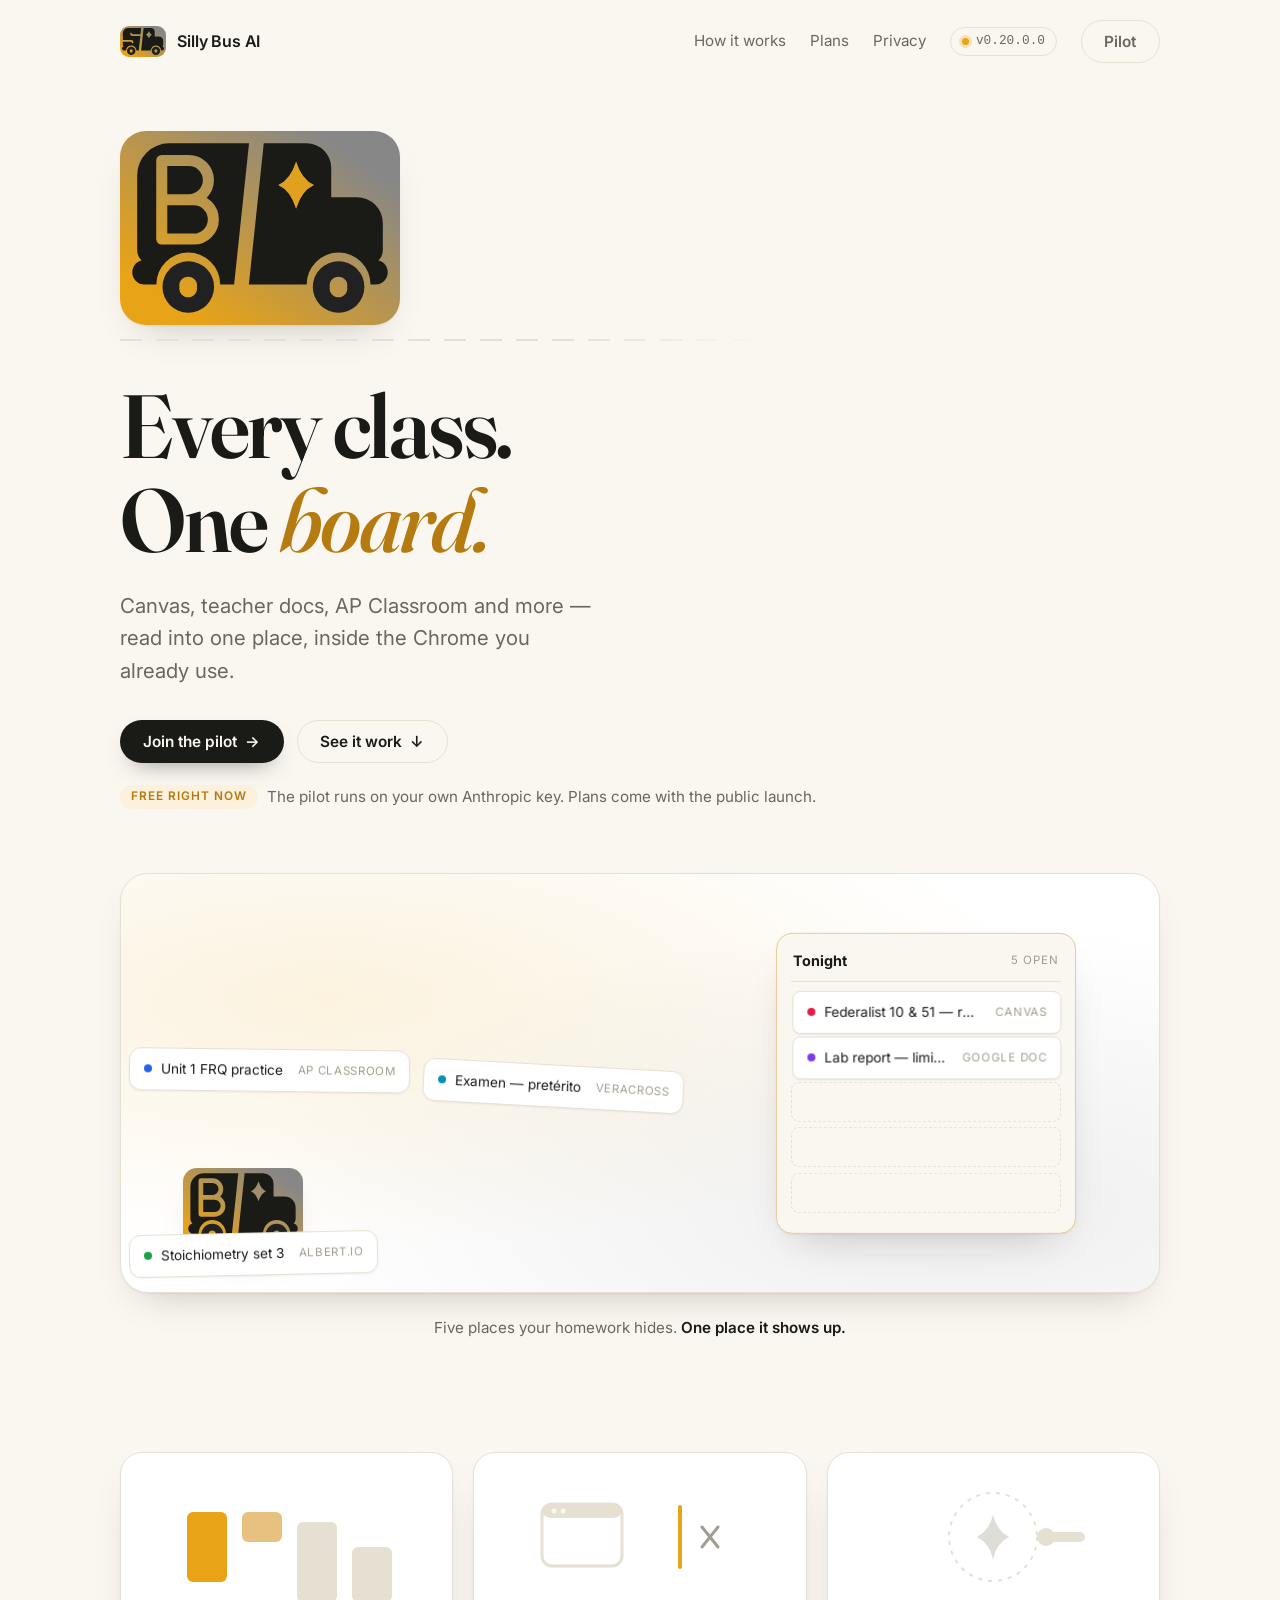
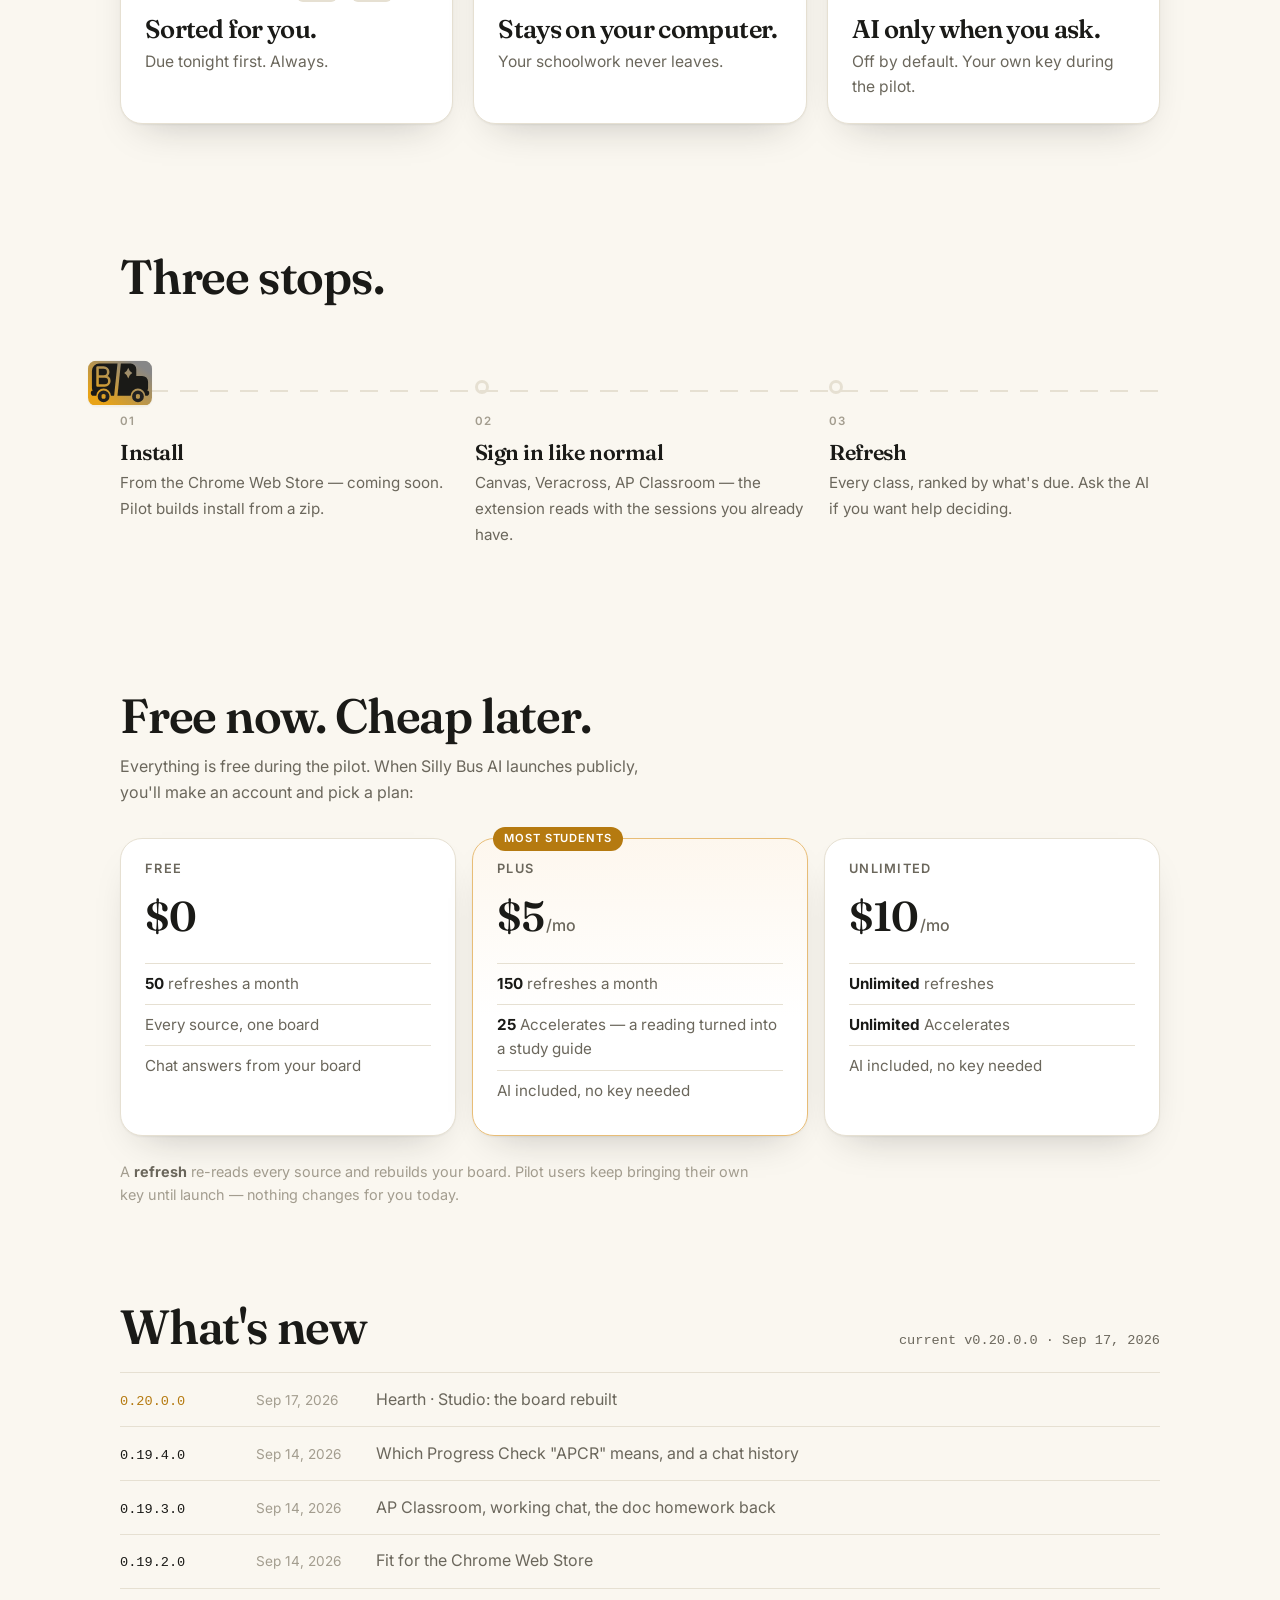
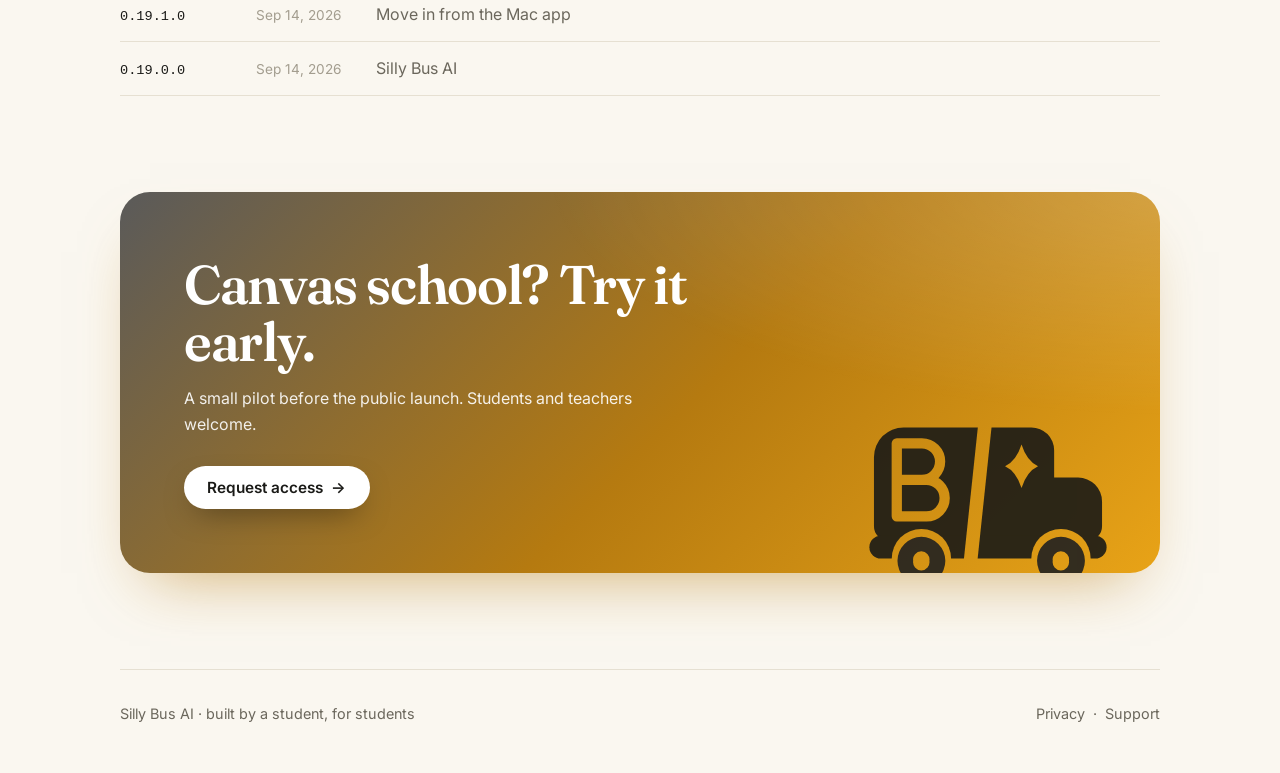
==== index.html @ c0c5c616 "Say it's free now, show the plans coming at launch, add a version tracker Students see "Free right n" ====
<!doctype html>
<html lang="en">
<head>
<meta charset="utf-8">
<meta name="viewport" content="width=device-width, initial-scale=1">
<title>Silly Bus AI — every class, one board</title>
<meta name="description" content="Silly Bus AI reads Canvas, teacher docs, AP Classroom and more into one prioritized board, inside your Chrome. Nothing is uploaded.">
<meta property="og:title" content="Silly Bus AI — every class, one board">
<meta property="og:description" content="Every assignment from every source, in one place, on your own computer.">
<meta property="og:image" content="https://elmagoct.github.io/sillybusai-site/assets/img/og-1200x630.png">
<meta name="twitter:card" content="summary_large_image">
<link rel="icon" href="assets/favicon.ico" sizes="any">
<link rel="icon" type="image/svg+xml" href="assets/img/icon-square.svg">
<link rel="icon" type="image/png" sizes="32x32" href="assets/img/icon-32.png">
<link rel="apple-touch-icon" href="assets/img/icon-180.png">
<link rel="preconnect" href="https://fonts.googleapis.com">
<link rel="preconnect" href="https://fonts.gstatic.com" crossorigin>
<link rel="stylesheet" href="style.css">
</head>
<body>

<svg width="0" height="0" style="position:absolute" aria-hidden="true">
  <defs>
    <linearGradient id="bus-grad" x1="0" y1="0" x2="1" y2="0" gradientTransform="rotate(135 0.5 0.5)">
      <stop offset="0" stop-color="#878787"/><stop offset="1" stop-color="#E8A317"/>
    </linearGradient>
    <mask id="bus-mask" maskUnits="userSpaceOnUse" x="-60" y="-60" width="280" height="260">
      <rect x="-60" y="-60" width="280" height="260" fill="#fff"/>
      <path d="M49.7 12.5L55.7 12.5L49.3 73L43.3 73Z" fill="#000"/>
      <path d="M14 21V53M14 21H25A8 8 0 0 1 25 37H14M14 37H27A8 8 0 0 1 27 53H14" fill="none" stroke="#000" stroke-width="4.5" stroke-linecap="round" stroke-linejoin="round"/>
      <circle cx="24.8" cy="71.5" r="13" fill="#000"/><circle cx="86" cy="71.5" r="13" fill="#000"/>
      <use href="#sparkle-shape" fill="#000"/>
    </mask>
    <path id="sparkle-shape" d="M68.7 21.48Q70.98 28.72 75.93 31Q70.98 33.28 68.7 40.52Q66.42 33.28 61.48 31Q66.42 28.72 68.7 21.48Z"/>
    <g id="bus-body">
      <g mask="url(#bus-mask)">
        <path d="M4 57.5V27a13 13 0 0 1 13 -13H73a10 10 0 0 1 10 10V36H93.5a10.5 10.5 0 0 1 10.5 10.5V57.5a6 6 0 0 1 -6 6H10a6 6 0 0 1 -6 -6Z" fill="#1A1A17"/>
        <rect x="2" y="61.5" width="104" height="10" rx="5" fill="#1A1A17"/>
      </g>
      <path fill-rule="evenodd" fill="#212121" d="M14.3 72.5a10.5 10.5 0 1 0 21 0a10.5 10.5 0 1 0 -21 0ZM21.2 72.5a3.6 3.6 0 1 0 7.1 0a3.6 3.6 0 1 0 -7.1 0Z"/>
      <path fill-rule="evenodd" fill="#212121" d="M75.5 72.5a10.5 10.5 0 1 0 21 0a10.5 10.5 0 1 0 -21 0ZM82.4 72.5a3.6 3.6 0 1 0 7.1 0a3.6 3.6 0 1 0 -7.1 0Z"/>
    </g>
    <g id="bus-full">
      <rect x="-3" y="9" width="114" height="79" fill="url(#bus-grad)"/>
      <use href="#bus-body"/>
    </g>
  </defs>
</svg>
<canvas id="burst" aria-hidden="true"></canvas>

<div class="wrap">
  <nav class="nav">
    <a class="brand" href="./"><img src="assets/img/logo.svg" alt="" width="46" height="32">Silly Bus AI</a>
    <div class="nav-links">
      <a class="hide-sm" href="#how">How it works</a>
      <a class="hide-sm" href="#plans">Plans</a>
      <a class="hide-xs" href="privacy.html">Privacy</a>
      <a class="version" id="version" href="#changes" title="What's new"><span class="vdot"></span><span class="vtext">Changelog</span></a>
      <a class="btn btn-ghost" href="#pilot">Pilot</a>
    </div>
  </nav>

  <section class="hero">
    <div class="hero-mark" id="hero-mark" title="Click me" role="img" aria-label="Silly Bus AI logo">
      <svg viewBox="-3 9 114 79"><use href="#bus-full"/><use class="twinkle" href="#sparkle-shape" fill="#E8A317" opacity=".9"/></svg>
    </div>
    <div class="road" aria-hidden="true"></div>
    <h1 class="rise">Every class.<br>One <span class="accent">board.</span></h1>
    <p class="lede rise">Canvas, teacher docs, AP Classroom and more — read into one place, inside the Chrome you already use.</p>
    <div class="cta-row rise">
      <a class="btn btn-primary" data-burst href="https://github.com/ElMagoCT/sillybusai-site/issues/new?title=Pilot%20access%20request&labels=pilot&body=School%3A%0ACanvas%20URL%3A%0AGrade%2FYear%3A%0A">Join the pilot <span class="arrow">→</span></a>
      <a class="btn btn-ghost" href="#stage">See it work <span class="arrow">↓</span></a>
    </div>
    <p class="free-now rise"><span class="tag">Free right now</span> The pilot runs on your own Anthropic key. Plans come with the public launch.</p>
  </section>

  <section class="stage-wrap" id="stage">
    <div class="stage" id="convergence" aria-label="Assignments from five sources gathering into one board">
      <div class="chip" style="--c:#e11d48"><span class="dot"></span><span class="t">Federalist 10 &amp; 51 — reading</span><span class="src">Canvas</span></div>
      <div class="chip" style="--c:#7c3aed"><span class="dot"></span><span class="t">Lab report — limiting reagent</span><span class="src">Google Doc</span></div>
      <div class="chip" style="--c:#2563eb"><span class="dot"></span><span class="t">Unit 1 FRQ practice</span><span class="src">AP Classroom</span></div>
      <div class="chip" style="--c:#0891b2"><span class="dot"></span><span class="t">Examen — pretérito</span><span class="src">Veracross</span></div>
      <div class="chip" style="--c:#16a34a"><span class="dot"></span><span class="t">Stoichiometry set 3</span><span class="src">Albert.io</span></div>
      <div class="board" aria-hidden="true">
        <div class="board-head"><b>Tonight</b><span>5 open</span></div>
        <div class="slot"></div><div class="slot"></div><div class="slot"></div><div class="slot"></div><div class="slot"></div>
      </div>
      <div class="stage-bus" aria-hidden="true"><svg viewBox="-3 9 114 79"><use href="#bus-full"/></svg></div>
      <button class="replay" type="button" aria-label="Replay">↻</button>
    </div>
    <p class="stage-caption reveal">Five places your homework hides. <b>One place it shows up.</b></p>
  </section>

  <section class="reasons">
    <div class="reasons-grid reveal-stagger">
      <article class="reason">
        <div class="glyph">
          <svg class="g-bars" viewBox="0 0 220 110" aria-hidden="true">
            <rect class="bar b1 hot"  x="10"  y="30" width="40" height="70" rx="6"/>
            <rect class="bar b2 warm" x="65"  y="70" width="40" height="30" rx="6"/>
            <rect class="bar b3"      x="120" y="20" width="40" height="80" rx="6"/>
            <rect class="bar b4"      x="175" y="45" width="40" height="55" rx="6"/>
          </svg>
        </div>
        <h3>Sorted for you.</h3>
        <p>Due tonight first. Always.</p>
      </article>
      <article class="reason">
        <div class="glyph">
          <svg class="g-lock" viewBox="0 0 220 110" aria-hidden="true">
            <rect x="12" y="22" width="80" height="62" rx="10" fill="none" stroke="var(--rule)" stroke-width="3"/>
            <rect x="12" y="22" width="80" height="14" rx="10" fill="var(--rule)"/>
            <circle cx="24" cy="29" r="2.5" fill="var(--bg)"/><circle cx="33" cy="29" r="2.5" fill="var(--bg)"/>
            <path class="wall" d="M150 25 V85" stroke="var(--gold)" stroke-width="4" stroke-linecap="round"/>
            <path d="M172 45 l16 20 m0 -20 l-16 20" stroke="var(--faint)" stroke-width="3" stroke-linecap="round"/>
            <circle class="pkt" r="6" fill="var(--gold)"/>
          </svg>
        </div>
        <h3>Stays on your computer.</h3>
        <p>Your schoolwork never leaves.</p>
      </article>
      <article class="reason" tabindex="0">
        <div class="glyph">
          <svg class="g-spark" viewBox="0 0 220 110" aria-hidden="true">
            <circle class="ring" cx="110" cy="55" r="44" fill="none" stroke-width="2"/>
            <path class="star" d="M110 18Q116 45 137 55Q116 65 110 92Q104 65 83 55Q104 45 110 18Z"/>
            <rect class="key" x="160" y="50" width="42" height="10" rx="5"/>
            <circle class="key" cx="163" cy="55" r="9"/>
          </svg>
        </div>
        <h3>AI only when you ask.</h3>
        <p>Off by default. Your own key during the pilot.</p>
      </article>
    </div>
  </section>

  <section class="how" id="how">
    <h2 class="reveal">Three stops.</h2>
    <div class="route" id="route">
      <div class="route-line"></div>
      <div class="route-progress" id="route-progress"></div>
      <div class="route-bus" id="route-bus"><svg viewBox="-3 9 114 79"><use href="#bus-full"/></svg></div>
      <ol class="steps">
        <li><div class="pin"></div><b>Install</b><span>From the Chrome Web Store — coming soon. Pilot builds install from a zip.</span></li>
        <li><div class="pin"></div><b>Sign in like normal</b><span>Canvas, Veracross, AP Classroom — the extension reads with the sessions you already have.</span></li>
        <li><div class="pin"></div><b>Refresh</b><span>Every class, ranked by what's due. Ask the AI if you want help deciding.</span></li>
      </ol>
    </div>
  </section>

  <section class="plans" id="plans">
    <h2 class="reveal">Free now. Cheap later.</h2>
    <p class="plans-lede reveal">Everything is free during the pilot. When Silly Bus AI launches publicly, you'll make an account and pick a plan:</p>
    <div class="plan-grid reveal-stagger">
      <article class="plan">
        <div class="plan-name">Free</div>
        <div class="plan-price">$0</div>
        <ul>
          <li><b>50</b> refreshes a month</li>
          <li>Every source, one board</li>
          <li>Chat answers from your board</li>
        </ul>
      </article>
      <article class="plan featured">
        <div class="plan-name">Plus</div>
        <div class="plan-price">$5<span>/mo</span></div>
        <ul>
          <li><b>150</b> refreshes a month</li>
          <li><b>25</b> Accelerates — a reading turned into a study guide</li>
          <li>AI included, no key needed</li>
        </ul>
      </article>
      <article class="plan">
        <div class="plan-name">Unlimited</div>
        <div class="plan-price">$10<span>/mo</span></div>
        <ul>
          <li><b>Unlimited</b> refreshes</li>
          <li><b>Unlimited</b> Accelerates</li>
          <li>AI included, no key needed</li>
        </ul>
      </article>
    </div>
    <p class="plans-note reveal">A <b>refresh</b> re-reads every source and rebuilds your board. Pilot users keep bringing their own key until launch — nothing changes for you today.</p>
  </section>

  <section class="changes" id="changes">
    <div class="changes-head reveal">
      <h2>What's new</h2>
      <span class="changes-current" id="changes-current"></span>
    </div>
    <ol class="changes-list reveal-stagger" id="changes-list"></ol>
  </section>

  <section class="pilot reveal" id="pilot">
    <div class="pilot-card" id="pilot-card">
      <h2>Canvas school? Try it early.</h2>
      <p>A small pilot before the public launch. Students and teachers welcome.</p>
      <a class="btn btn-primary" data-burst href="https://github.com/ElMagoCT/sillybusai-site/issues/new?title=Pilot%20access%20request&labels=pilot&body=School%3A%0ACanvas%20URL%3A%0AGrade%2FYear%3A%0A">Request access <span class="arrow">→</span></a>
      <div class="bus" aria-hidden="true"><svg viewBox="-3 9 114 79"><use href="#bus-body"/></svg></div>
    </div>
  </section>

  <footer>
    <span>Silly Bus AI · built by a student, for students</span>
    <span><a href="privacy.html">Privacy</a> &nbsp;·&nbsp; <a href="https://github.com/ElMagoCT/sillybusai-site/issues">Support</a></span>
  </footer>
</div>

<script src="app.js" defer></script>
</body>
</html>
---- style.css ----
@import url("https://fonts.googleapis.com/css2?family=Fraunces:opsz,wght@9..144,500;9..144,600;9..144,700&family=Inter:wght@400;500;600&display=swap");

:root {
  --bg: #faf7f0;
  --panel: #ffffff;
  --ink: #1a1a17;
  --muted: #6b675c;
  --faint: #a39d8f;
  --rule: #e6e0d2;
  --gold: #e8a317;
  --gold-deep: #b57a10;
  --gray: #878787;
  --accent: var(--gold-deep);
  --accent-soft: #fbf1dc;
  --shadow: 0 1px 2px rgba(26, 26, 23, .06), 0 18px 40px -22px rgba(26, 26, 23, .28);
  --head: "Fraunces", Georgia, serif;
  --body: "Inter", -apple-system, BlinkMacSystemFont, "Segoe UI", sans-serif;
  --ease: cubic-bezier(.2, .7, .2, 1);
  --ease-out-back: cubic-bezier(.34, 1.4, .64, 1);
  color-scheme: light;
}
@media (prefers-color-scheme: dark) {
  :root {
    --bg: #141311;
    --panel: #1d1c19;
    --ink: #f1ede4;
    --muted: #a8a294;
    --faint: #6f6a5e;
    --rule: #2c2a25;
    --accent: #e0af4f;
    --accent-soft: #2a2316;
    --shadow: 0 1px 2px rgba(0, 0, 0, .4), 0 18px 40px -22px rgba(0, 0, 0, .8);
    color-scheme: dark;
  }
}

* { box-sizing: border-box; }
html { scroll-behavior: smooth; }
body {
  margin: 0;
  background: var(--bg);
  color: var(--ink);
  font: 400 16px/1.6 var(--body);
  -webkit-font-smoothing: antialiased;
  overflow-x: hidden;
}
a { color: inherit; }
img, svg { display: block; }
h1, h2, h3 { font-family: var(--head); font-weight: 600; letter-spacing: -.025em; margin: 0; line-height: 1.05; }
.wrap { max-width: 68rem; margin: 0 auto; padding: 0 1.5rem; }
.wrap.narrow { max-width: 44rem; }

/* ---------- nav ---------- */
.nav {
  display: flex; align-items: center; justify-content: space-between; gap: 1rem;
  padding: 1.25rem 0;
}
.brand { display: flex; align-items: center; gap: .7rem; text-decoration: none; font-weight: 600; letter-spacing: -.01em; white-space: nowrap; }
.nav-links a { white-space: nowrap; }
@media (max-width: 560px) { .nav-links .hide-sm, .nav-links .hide-xs { display: none; } .nav-links { gap: .75rem; } }
.brand img { width: 46px; height: auto; border-radius: 9px; }
.nav-links { display: flex; align-items: center; gap: 1.5rem; font-size: .95rem; }
.nav-links a { color: var(--muted); text-decoration: none; transition: color .2s; }
.nav-links a:hover { color: var(--ink); }

/* ---------- buttons ---------- */
.btn {
  position: relative; display: inline-flex; align-items: center; gap: .5rem;
  padding: .8rem 1.4rem; border-radius: 999px; font: 600 .96rem/1 var(--body);
  text-decoration: none; border: 1px solid transparent; cursor: pointer;
  transition: transform .25s var(--ease), box-shadow .25s var(--ease), background .2s, color .2s, border-color .2s;
  will-change: transform;
}
.btn-primary { background: var(--ink); color: var(--bg); box-shadow: 0 10px 24px -14px rgba(26, 26, 23, .7); }
.btn-primary:hover { box-shadow: 0 16px 30px -14px rgba(26, 26, 23, .7); }
.btn-ghost { color: var(--ink); border-color: var(--rule); background: transparent; }
.btn-ghost:hover { border-color: var(--ink); }
.btn .arrow { transition: transform .25s var(--ease); }
.btn:hover .arrow { transform: translateX(3px); }
.btn-ghost:hover .arrow { transform: translateY(3px); }

/* ---------- hero ---------- */
.hero { padding: 3rem 0 2rem; min-height: 78vh; display: grid; align-content: center; }
.hero-mark {
  width: min(280px, 60vw); margin: 0 0 2.25rem; border-radius: 26px; overflow: hidden;
  box-shadow: var(--shadow); cursor: pointer; position: relative;
  transform: translateX(-60vw) rotate(-2deg); opacity: 0;
  animation: drive-in 1.3s var(--ease-out-back) .15s forwards;
}
.hero-mark svg { width: 100%; height: auto; }
.hero-mark .twinkle { transform-box: fill-box; transform-origin: center; animation: twinkle 2.8s ease-in-out 1.6s infinite; }
@keyframes drive-in {
  0%   { transform: translateX(-60vw) rotate(-2deg); opacity: 0; }
  60%  { opacity: 1; }
  100% { transform: translateX(0) rotate(0); opacity: 1; }
}
@keyframes twinkle {
  0%, 100% { transform: scale(1) rotate(0deg); opacity: 1; }
  50% { transform: scale(1.25) rotate(12deg); opacity: .85; }
}
.road {
  height: 2px; width: 100%; max-width: 640px; margin: -1.4rem 0 2.4rem;
  background: repeating-linear-gradient(90deg, var(--rule) 0 22px, transparent 22px 36px);
  mask: linear-gradient(90deg, #000 70%, transparent);
  -webkit-mask: linear-gradient(90deg, #000 70%, transparent);
  transform-origin: left; transform: scaleX(0);
  animation: road-draw 1.1s var(--ease) .35s forwards;
}
@keyframes road-draw { to { transform: scaleX(1); } }
.hero h1 { font-size: clamp(2.8rem, 7.2vw, 5.6rem); max-width: 14ch; }
.hero h1 .accent { font-style: italic; font-weight: 500; color: var(--accent); }
.hero .lede { font-size: clamp(1.05rem, 1.6vw, 1.3rem); color: var(--muted); max-width: 30rem; margin: 1.4rem 0 2rem; }
.cta-row { display: flex; gap: .8rem; flex-wrap: wrap; }
.hero .rise { opacity: 0; transform: translateY(18px); animation: rise .9s var(--ease) forwards; }
.hero .rise:nth-child(3) { animation-delay: .5s; }
.hero .rise:nth-child(4) { animation-delay: .65s; }
.hero .rise:nth-child(5) { animation-delay: .8s; }
.hero .rise:nth-child(6) { animation-delay: 1s; }
@keyframes rise { to { opacity: 1; transform: none; } }

/* ---------- convergence stage ---------- */
.stage-wrap { padding: 2rem 0 5rem; }
.stage {
  position: relative; height: 420px; border-radius: 28px;
  background:
    radial-gradient(ellipse at 20% 30%, color-mix(in oklab, var(--gold) 14%, transparent), transparent 60%),
    radial-gradient(ellipse at 80% 80%, color-mix(in oklab, var(--gray) 14%, transparent), transparent 60%),
    var(--panel);
  border: 1px solid var(--rule); overflow: hidden; box-shadow: var(--shadow);
}
.chip {
  position: absolute; left: 0; top: 0; display: flex; align-items: center; gap: .6rem;
  padding: .6rem .85rem; border-radius: 12px; background: var(--panel);
  border: 1px solid var(--rule); box-shadow: var(--shadow); font-size: .85rem; white-space: nowrap;
  transform: translate(var(--x), var(--y)) rotate(var(--r, 0deg));
  transition: transform 1.25s var(--ease), opacity .6s, border-radius .8s;
  will-change: transform;
}
.chip { z-index: 2; }
.chip .dot { width: 8px; height: 8px; border-radius: 99px; background: var(--c); flex: none; }
.chip .t { overflow: hidden; text-overflow: ellipsis; min-width: 0; }
.chip .src { color: var(--faint); font-size: .72rem; letter-spacing: .06em; text-transform: uppercase; margin-left: .3rem; flex: none; }
.chip.landed { transform: translate(var(--tx), var(--ty)) rotate(0deg); border-radius: 8px; overflow: hidden; }
.board { z-index: 1; } .stage-bus { z-index: 1; } .replay { z-index: 3; }
.board {
  position: absolute; right: 8%; top: 50%; width: min(300px, 46%); transform: translateY(-50%) scale(.96);
  background: var(--bg); border: 1px solid color-mix(in oklab, var(--gold) 35%, var(--rule)); border-radius: 16px; box-shadow: var(--shadow);
  padding: .9rem; opacity: 0; transition: opacity .6s var(--ease), transform .8s var(--ease);
}
.stage.play .board { opacity: 1; transform: translateY(-50%) scale(1); }
.board-head { display: flex; align-items: center; justify-content: space-between; font-size: .72rem; letter-spacing: .08em; text-transform: uppercase; color: var(--faint); padding: 0 .1rem .6rem; border-bottom: 1px solid var(--rule); margin-bottom: .5rem; }
.board-head b { color: var(--ink); letter-spacing: 0; text-transform: none; font-size: .9rem; }
.slot { height: 40px; border-radius: 8px; margin: .35rem 0; border: 1px dashed var(--rule); transition: border-color .5s; }
.slot.filled { border-color: transparent; }
.stage-bus { position: absolute; left: 6%; bottom: 10%; width: 120px; border-radius: 14px; overflow: hidden; box-shadow: var(--shadow); opacity: 0; transform: translateX(-40px); transition: opacity .8s, transform 1s var(--ease); }
.stage.play .stage-bus { opacity: 1; transform: none; }
.stage-bus svg { width: 100%; height: auto; }
.replay {
  position: absolute; right: 1rem; top: 1rem; width: 34px; height: 34px; border-radius: 99px; border: 1px solid var(--rule);
  background: var(--panel); color: var(--muted); cursor: pointer; display: grid; place-items: center; opacity: 0; transition: opacity .3s, transform .4s var(--ease), color .2s;
}
.stage.done .replay { opacity: 1; }
.replay:hover { color: var(--ink); transform: rotate(-90deg); }
.stage-caption { text-align: center; color: var(--muted); margin: 1.4rem 0 0; font-size: .95rem; }
.stage-caption b { color: var(--ink); font-weight: 600; }

/* ---------- three reasons ---------- */
.reasons { padding: 2rem 0 5rem; }
.reasons-grid { display: grid; grid-template-columns: repeat(auto-fit, minmax(16rem, 1fr)); gap: 1.25rem; }
.reason {
  position: relative; background: var(--panel); border: 1px solid var(--rule); border-radius: 22px; padding: 1.5rem;
  overflow: hidden; box-shadow: var(--shadow); transition: transform .35s var(--ease), border-color .3s;
}
.reason::before {
  content: ""; position: absolute; inset: 0; pointer-events: none; opacity: 0; transition: opacity .35s;
  background: radial-gradient(240px circle at var(--mx, 50%) var(--my, 50%), color-mix(in oklab, var(--gold) 16%, transparent), transparent 70%);
}
.reason:hover { transform: translateY(-4px); border-color: color-mix(in oklab, var(--gold) 45%, var(--rule)); }
.reason:hover::before { opacity: 1; }
.reason h3 { font-size: 1.6rem; margin: 1.2rem 0 .35rem; }
.reason p { margin: 0; color: var(--muted); font-size: .98rem; }
.glyph { height: 120px; display: grid; place-items: center; }
.glyph svg { width: 100%; max-width: 220px; height: 110px; overflow: visible; }

/* glyph 1 — bars sort themselves */
.g-bars rect { transition: transform 1.1s var(--ease); }
.g-bars .bar { fill: var(--rule); }
.g-bars .bar.hot { fill: var(--gold); }
.g-bars .bar.warm { fill: color-mix(in oklab, var(--gold) 55%, var(--rule)); }
.in .g-bars .b1 { transform: translateY(0); }
.in .g-bars .b2 { transform: translateY(-40px); }
.in .g-bars .b3 { transform: translateY(20px); }
.in .g-bars .b4 { transform: translateY(20px); }
/* glyph 2 — a packet tries to leave and bounces back */
.g-lock .pkt { offset-path: path("M60 55 C 95 55, 120 55, 150 55"); offset-distance: 0%; opacity: 0; }
.in .g-lock .pkt { animation: pkt 2.6s var(--ease) .5s infinite; }
@keyframes pkt {
  0% { offset-distance: 0%; opacity: 0; }
  10% { opacity: 1; }
  45% { offset-distance: 58%; }
  55% { offset-distance: 58%; }
  85% { offset-distance: 0%; opacity: 1; }
  100% { offset-distance: 0%; opacity: 0; }
}
.g-lock .wall { stroke-dasharray: 60; stroke-dashoffset: 60; transition: stroke-dashoffset .9s var(--ease) .2s; }
.in .g-lock .wall { stroke-dashoffset: 0; }
/* glyph 3 — sparkle lights on hover */
.g-spark .star { transform-box: fill-box; transform-origin: center; transform: scale(.6); opacity: .35; transition: transform .6s var(--ease-out-back), opacity .4s, fill .4s; fill: var(--faint); }
.reason:hover .g-spark .star, .reason:focus-within .g-spark .star { transform: scale(1); opacity: 1; fill: var(--gold); }
.g-spark .ring { stroke: var(--rule); stroke-dasharray: 4 6; transition: stroke .4s; }
.reason:hover .g-spark .ring { stroke: var(--gold); }
.g-spark .key { fill: var(--rule); transition: fill .4s; }
.reason:hover .g-spark .key { fill: var(--ink); }

/* ---------- how it works: bus follows the road ---------- */
.how { padding: 3rem 0 6rem; }
.how h2 { font-size: clamp(2rem, 4vw, 3rem); margin-bottom: 3rem; }
.route { position: relative; padding: 2.5rem 0 1rem; }
.route-line {
  position: absolute; left: 0; right: 0; top: 2.5rem; height: 2px;
  background: repeating-linear-gradient(90deg, var(--rule) 0 18px, transparent 18px 30px);
}
.route-progress { position: absolute; left: 0; top: 2.5rem; height: 2px; width: 0; background: var(--gold); transition: width .15s linear; }
.route-bus { position: absolute; top: 2.5rem; left: 0; width: 64px; transform: translate(-50%, -66%); border-radius: 8px; overflow: hidden; box-shadow: var(--shadow); transition: left .15s linear; }
.route-bus svg { width: 100%; height: auto; }
.steps { display: grid; grid-template-columns: repeat(3, 1fr); gap: 1.5rem; margin: 0; padding: 1.5rem 0 0; list-style: none; counter-reset: s; }
.steps li { counter-increment: s; }
.steps .pin { width: 14px; height: 14px; border-radius: 99px; background: var(--bg); border: 3px solid var(--rule); margin: -2.15rem 0 1.4rem; transition: border-color .3s, transform .3s var(--ease-out-back); }
.steps li.hit .pin { border-color: var(--gold); transform: scale(1.25); }
.steps b { display: block; font-family: var(--head); font-size: 1.35rem; font-weight: 600; letter-spacing: -.02em; }
.steps b::before { content: counter(s, decimal-leading-zero); font: 600 .72rem/1 var(--body); color: var(--faint); letter-spacing: .1em; display: block; margin-bottom: .5rem; }
.steps span { color: var(--muted); font-size: .95rem; }

/* ---------- pilot ---------- */
.pilot { padding: 1rem 0 6rem; }
.pilot-card {
  position: relative; border-radius: 30px; padding: clamp(2rem, 5vw, 4rem); overflow: hidden; color: #fff;
  background: linear-gradient(135deg, #5a5a5a, var(--gold-deep) 55%, var(--gold));
  box-shadow: 0 30px 60px -30px rgba(181, 122, 16, .6);
}
.pilot-card::after {
  content: ""; position: absolute; inset: -40%; pointer-events: none;
  background: radial-gradient(closest-side, rgba(255,255,255,.22), transparent 70%);
  transform: translate(var(--px, 30%), var(--py, -30%)); transition: transform .6s var(--ease);
}
.pilot-card h2 { font-size: clamp(2rem, 4.6vw, 3.4rem); max-width: 16ch; }
.pilot-card p { margin: 1rem 0 1.8rem; opacity: .9; max-width: 32rem; }
.pilot-card .btn-primary { background: #fff; color: #1a1a17; box-shadow: 0 12px 30px -12px rgba(0,0,0,.5); }
.pilot-card .bus { position: absolute; right: 4%; bottom: -6%; width: min(260px, 34%); opacity: .9; transform: translateX(30px) rotate(-3deg); transition: transform 1s var(--ease); }
.pilot-card .bus svg { width: 100%; height: auto; }
.in .pilot-card .bus { transform: none; }

/* ---------- version badge + free-now ---------- */
.version {
  display: inline-flex; align-items: center; gap: .45rem; font: 500 .8rem/1 ui-monospace, SFMono-Regular, Menlo, monospace;
  color: var(--muted) !important; border: 1px solid var(--rule); border-radius: 999px; padding: .42rem .7rem; text-decoration: none;
  transition: border-color .2s, color .2s;
}
.version:hover { border-color: var(--gold); color: var(--ink) !important; }
.vdot { width: 7px; height: 7px; border-radius: 99px; background: var(--gold); box-shadow: 0 0 0 3px color-mix(in oklab, var(--gold) 25%, transparent); }
.free-now { margin: 1.4rem 0 0; color: var(--muted); font-size: .95rem; display: flex; align-items: center; gap: .6rem; flex-wrap: wrap; }
.free-now .tag { font: 600 .74rem/1 var(--body); letter-spacing: .08em; text-transform: uppercase; color: var(--gold-deep); background: var(--accent-soft); border-radius: 999px; padding: .38rem .7rem; }
@media (prefers-color-scheme: dark) { .free-now .tag { color: var(--accent); } }

/* ---------- plans ---------- */
.plans { padding: 2rem 0 5rem; }
.plans h2 { font-size: clamp(2rem, 4vw, 3rem); }
.plans-lede { color: var(--muted); max-width: 34rem; margin: .8rem 0 2rem; }
.plan-grid { display: grid; grid-template-columns: repeat(auto-fit, minmax(14rem, 1fr)); gap: 1rem; align-items: stretch; }
.plan {
  position: relative; background: var(--panel); border: 1px solid var(--rule); border-radius: 22px; padding: 1.5rem;
  box-shadow: var(--shadow); transition: transform .35s var(--ease), border-color .3s;
}
.plan:hover { transform: translateY(-4px); }
.plan.featured { border-color: color-mix(in oklab, var(--gold) 60%, var(--rule)); background: linear-gradient(180deg, color-mix(in oklab, var(--gold) 9%, var(--panel)), var(--panel) 60%); }
.plan.featured::before { content: "Most students"; position: absolute; top: -.7rem; left: 1.25rem; font: 600 .7rem/1 var(--body); letter-spacing: .08em; text-transform: uppercase; color: #fff; background: var(--gold-deep); border-radius: 999px; padding: .38rem .7rem; }
.plan-name { font: 600 .8rem/1 var(--body); letter-spacing: .1em; text-transform: uppercase; color: var(--muted); }
.plan-price { font-family: var(--head); font-size: 2.6rem; font-weight: 600; letter-spacing: -.03em; margin: .5rem 0 .8rem; }
.plan-price span { font-size: 1rem; color: var(--muted); font-family: var(--body); font-weight: 500; letter-spacing: 0; margin-left: .15rem; }
.plan ul { list-style: none; padding: 0; margin: 0; }
.plan li { padding: .5rem 0; border-top: 1px solid var(--rule); color: var(--muted); font-size: .95rem; }
.plan li b { color: var(--ink); }
.plans-note { color: var(--faint); font-size: .9rem; max-width: 40rem; margin: 1.5rem 0 0; }
.plans-note b { color: var(--muted); }

/* ---------- what's new ---------- */
.changes { padding: 1rem 0 5rem; }
.changes-head { display: flex; align-items: baseline; justify-content: space-between; gap: 1rem; flex-wrap: wrap; margin-bottom: 1.25rem; }
.changes-head h2 { font-size: clamp(2rem, 4vw, 3rem); }
.changes-current { font: 500 .85rem/1 ui-monospace, SFMono-Regular, Menlo, monospace; color: var(--muted); }
.changes-list { list-style: none; padding: 0; margin: 0; border-top: 1px solid var(--rule); }
.changes-list li { display: grid; grid-template-columns: 7.5rem 6.5rem 1fr; gap: 1rem; padding: .85rem 0; border-bottom: 1px solid var(--rule); align-items: baseline; }
.changes-list .v { font: 500 .85rem/1.4 ui-monospace, SFMono-Regular, Menlo, monospace; color: var(--ink); }
.changes-list li:first-child .v { color: var(--gold-deep); }
.changes-list .d { color: var(--faint); font-size: .85rem; }
.changes-list .t { color: var(--muted); }
@media (max-width: 720px) {
  .changes-list li { grid-template-columns: 1fr; gap: .15rem; }
  .version .vtext { display: none; }
}

/* ---------- footer ---------- */
footer { border-top: 1px solid var(--rule); padding: 2rem 0 3rem; color: var(--muted); font-size: .9rem; display: flex; justify-content: space-between; gap: 1rem; flex-wrap: wrap; }
footer a { color: var(--muted); text-decoration: none; }
footer a:hover { color: var(--ink); }

/* ---------- reveal + reduced motion ---------- */
.reveal { opacity: 0; transform: translateY(24px); transition: opacity .8s var(--ease), transform .8s var(--ease); }
.reveal.in { opacity: 1; transform: none; }
.reveal-stagger > * { opacity: 0; transform: translateY(20px); transition: opacity .7s var(--ease), transform .7s var(--ease); }
.reveal-stagger.in > * { opacity: 1; transform: none; }
.reveal-stagger.in > :nth-child(2) { transition-delay: .12s; }
.reveal-stagger.in > :nth-child(3) { transition-delay: .24s; }
#burst { position: fixed; inset: 0; pointer-events: none; z-index: 50; }

@media (max-width: 720px) {
  .stage { height: 520px; }
  .board { right: 50%; top: auto; bottom: 1rem; transform: translate(50%, 0) scale(.96); width: 88%; }
  .stage.play .board { transform: translate(50%, 0) scale(1); }
  .stage-bus { display: none; }
  .steps { grid-template-columns: 1fr; gap: 2rem; }
  .route-line, .route-progress, .route-bus { display: none; }
  .steps .pin { display: none; }
  .pilot-card .bus { display: none; }
}
@media (prefers-reduced-motion: reduce) {
  html { scroll-behavior: auto; }
  *, *::before, *::after { animation-duration: .01ms !important; animation-delay: 0s !important; transition-duration: .01ms !important; }
  .hero-mark, .hero .rise, .reveal, .reveal-stagger > * { opacity: 1; transform: none; }
  .road { transform: none; }
}

/* ---------- privacy page (long-form text) ---------- */
.doc h1 { font-size: 2.6rem; margin-bottom: .4rem; }
.doc h2 { font-size: 1.35rem; margin: 2.5rem 0 .6rem; }
.doc .lede { color: var(--muted); font-size: 1.1rem; margin: 0 0 .4rem; }
.doc .updated { color: var(--faint); font-size: .9rem; margin: 0 0 2rem; }
.doc ul { padding-left: 1.15rem; } .doc li { margin: .4rem 0; }
.doc a { color: var(--accent); }
.doc .card { background: var(--panel); border: 1px solid var(--rule); border-radius: 14px; padding: 1.1rem 1.25rem; margin: 1.25rem 0; }
.doc .card p:first-child { margin-top: 0; } .doc .card p:last-child { margin-bottom: 0; }
.doc table { border-collapse: collapse; width: 100%; margin: 1rem 0; font-size: .95rem; }
.doc th, .doc td { text-align: left; padding: .55rem .6rem; border-bottom: 1px solid var(--rule); vertical-align: top; }
.doc th { color: var(--muted); font-weight: 600; }
.doc code { font-family: ui-monospace, SFMono-Regular, Menlo, monospace; font-size: .88em; background: var(--accent-soft); padding: .12em .35em; border-radius: 4px; }
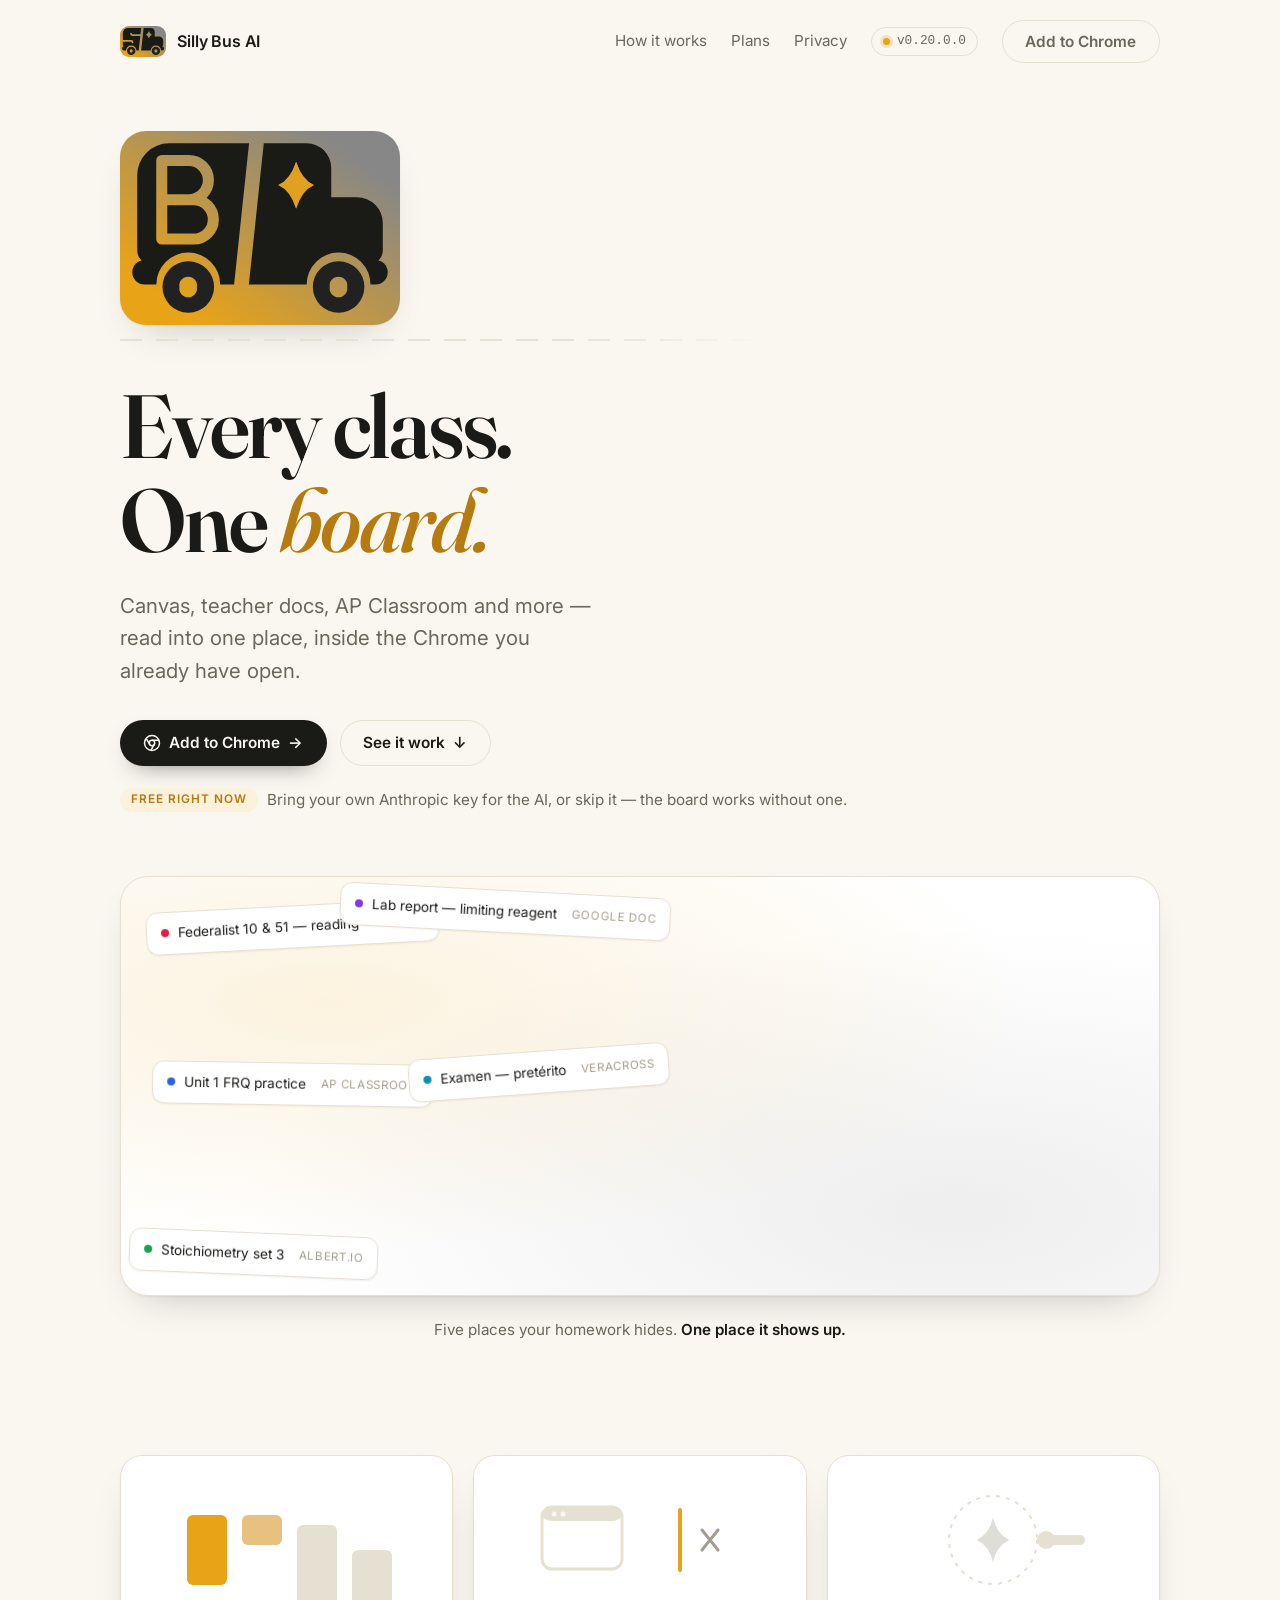
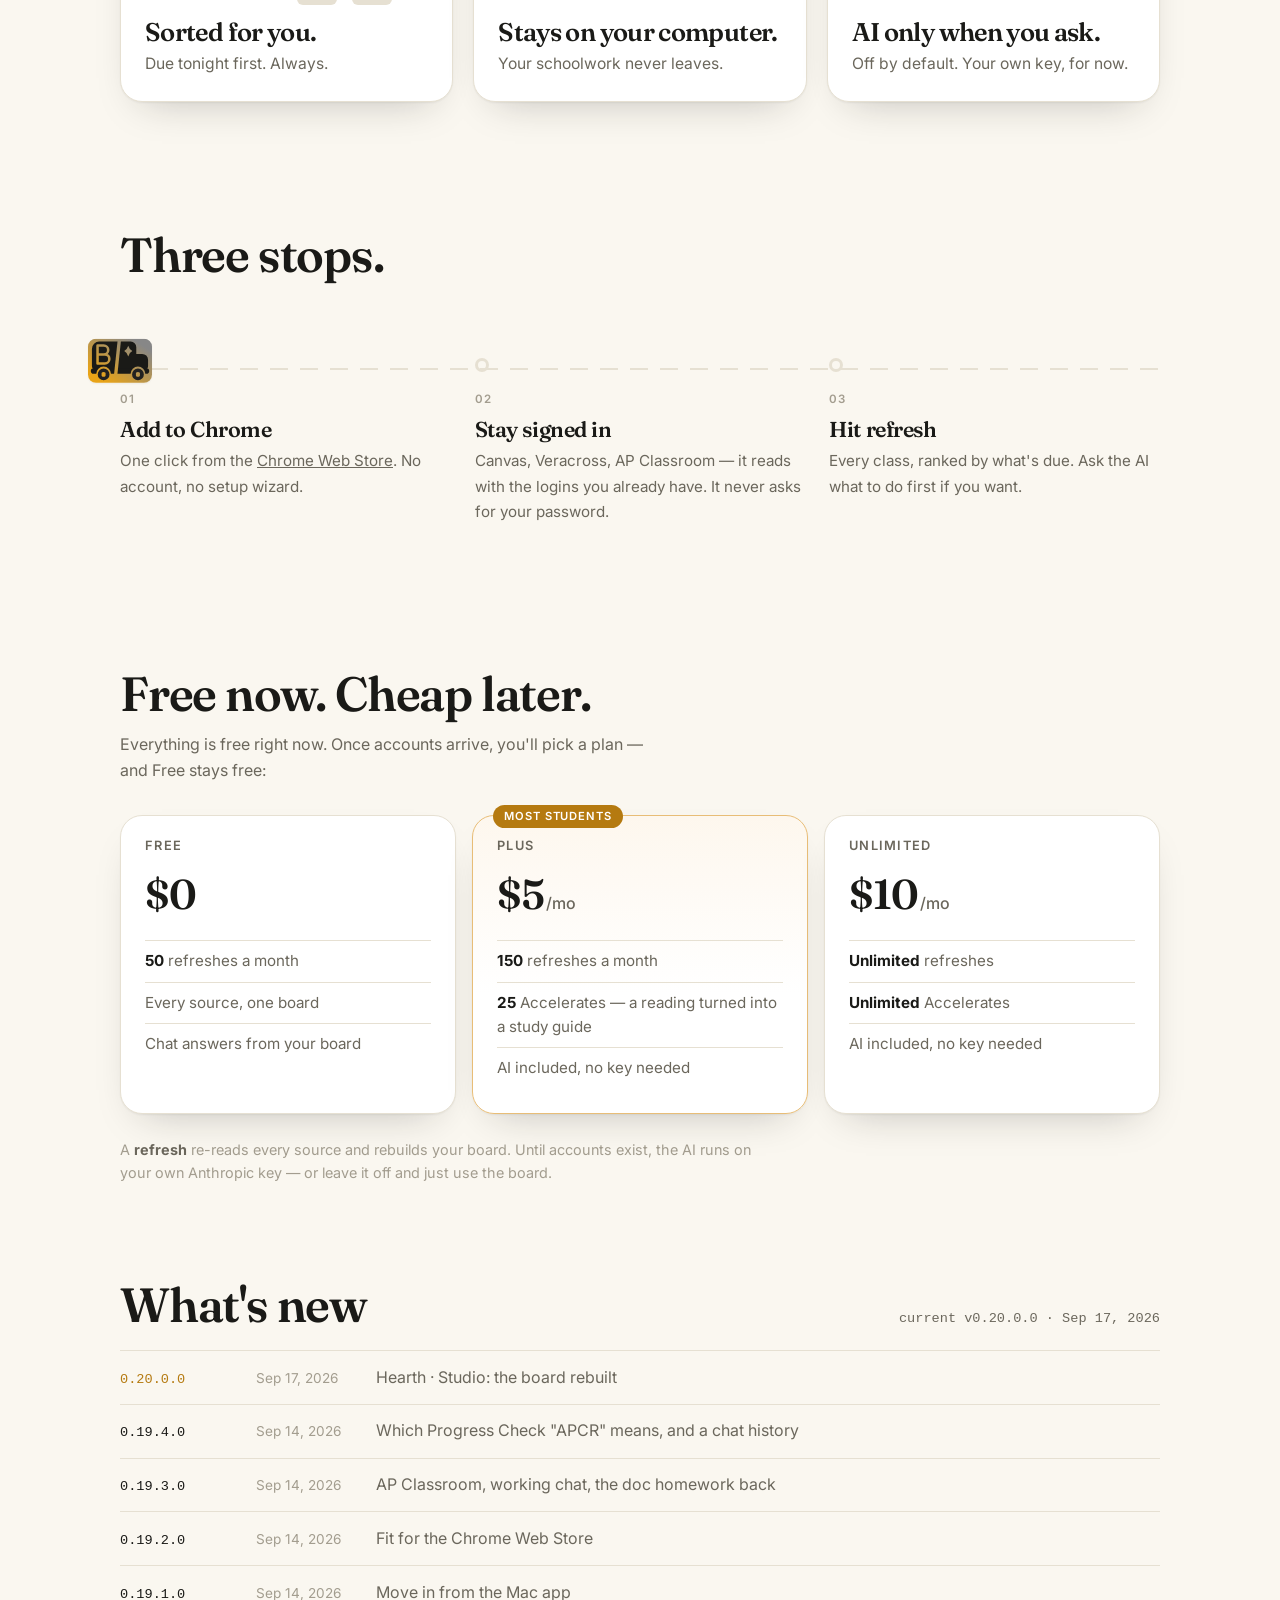
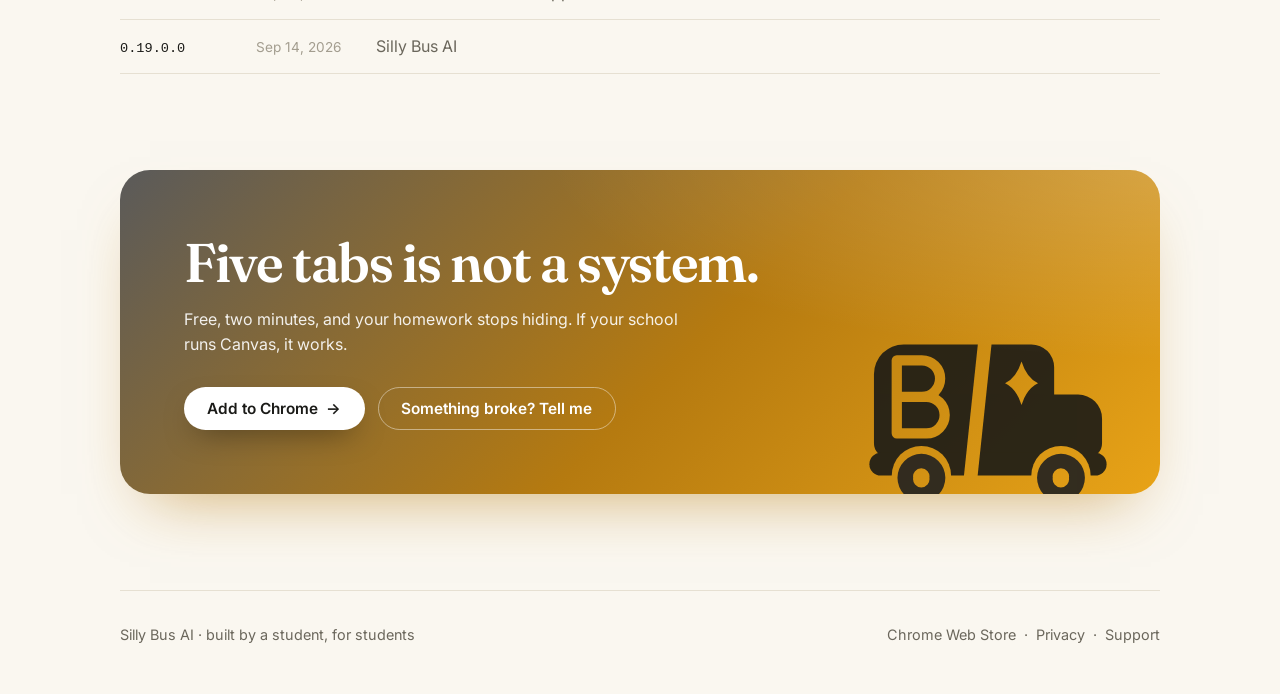
==== commit 2447f833: "Talk to students, link the published extension, point everything at sillybusai.com Every "pilot" cal" ====
--- a/index.html
+++ b/index.html
@@ -7,8 +7,10 @@
 <meta name="description" content="Silly Bus AI reads Canvas, teacher docs, AP Classroom and more into one prioritized board, inside your Chrome. Nothing is uploaded.">
 <meta property="og:title" content="Silly Bus AI — every class, one board">
 <meta property="og:description" content="Every assignment from every source, in one place, on your own computer.">
-<meta property="og:image" content="https://elmagoct.github.io/sillybusai-site/assets/img/og-1200x630.png">
+<meta property="og:image" content="https://sillybusai.com/assets/img/og-1200x630.png">
+<meta property="og:url" content="https://sillybusai.com/">
 <meta name="twitter:card" content="summary_large_image">
+<link rel="canonical" href="https://sillybusai.com/">
 <link rel="icon" href="assets/favicon.ico" sizes="any">
 <link rel="icon" type="image/svg+xml" href="assets/img/icon-square.svg">
 <link rel="icon" type="image/png" sizes="32x32" href="assets/img/icon-32.png">
@@ -56,7 +58,7 @@
       <a class="hide-sm" href="#plans">Plans</a>
       <a class="hide-xs" href="privacy.html">Privacy</a>
       <a class="version" id="version" href="#changes" title="What's new"><span class="vdot"></span><span class="vtext">Changelog</span></a>
-      <a class="btn btn-ghost" href="#pilot">Pilot</a>
+      <a class="btn btn-ghost" href="https://chromewebstore.google.com/detail/silly-bus-ai/nkglcihnfamdlmkiihoncmikndpmidpa">Add to Chrome</a>
     </div>
   </nav>
 
@@ -66,12 +68,12 @@
     </div>
     <div class="road" aria-hidden="true"></div>
     <h1 class="rise">Every class.<br>One <span class="accent">board.</span></h1>
-    <p class="lede rise">Canvas, teacher docs, AP Classroom and more — read into one place, inside the Chrome you already use.</p>
+    <p class="lede rise">Canvas, teacher docs, AP Classroom and more — read into one place, inside the Chrome you already have open.</p>
     <div class="cta-row rise">
-      <a class="btn btn-primary" data-burst href="https://github.com/ElMagoCT/sillybusai-site/issues/new?title=Pilot%20access%20request&labels=pilot&body=School%3A%0ACanvas%20URL%3A%0AGrade%2FYear%3A%0A">Join the pilot <span class="arrow">→</span></a>
+      <a class="btn btn-primary" data-burst href="https://chromewebstore.google.com/detail/silly-bus-ai/nkglcihnfamdlmkiihoncmikndpmidpa"><svg class="chrome" viewBox="0 0 24 24" width="18" height="18" aria-hidden="true"><circle cx="12" cy="12" r="10" fill="none" stroke="currentColor" stroke-width="2"/><circle cx="12" cy="12" r="3.6" fill="none" stroke="currentColor" stroke-width="2"/><path d="M12 8.4h8.6M8.9 13.8 4.6 6.4M15.1 13.8l-4.3 7.5" fill="none" stroke="currentColor" stroke-width="2" stroke-linecap="round"/></svg>Add to Chrome <span class="arrow">→</span></a>
       <a class="btn btn-ghost" href="#stage">See it work <span class="arrow">↓</span></a>
     </div>
-    <p class="free-now rise"><span class="tag">Free right now</span> The pilot runs on your own Anthropic key. Plans come with the public launch.</p>
+    <p class="free-now rise"><span class="tag">Free right now</span> Bring your own Anthropic key for the AI, or skip it — the board works without one.</p>
   </section>
 
   <section class="stage-wrap" id="stage">
@@ -129,7 +131,7 @@
           </svg>
         </div>
         <h3>AI only when you ask.</h3>
-        <p>Off by default. Your own key during the pilot.</p>
+        <p>Off by default. Your own key, for now.</p>
       </article>
     </div>
   </section>
@@ -141,16 +143,16 @@
       <div class="route-progress" id="route-progress"></div>
       <div class="route-bus" id="route-bus"><svg viewBox="-3 9 114 79"><use href="#bus-full"/></svg></div>
       <ol class="steps">
-        <li><div class="pin"></div><b>Install</b><span>From the Chrome Web Store — coming soon. Pilot builds install from a zip.</span></li>
-        <li><div class="pin"></div><b>Sign in like normal</b><span>Canvas, Veracross, AP Classroom — the extension reads with the sessions you already have.</span></li>
-        <li><div class="pin"></div><b>Refresh</b><span>Every class, ranked by what's due. Ask the AI if you want help deciding.</span></li>
+        <li><div class="pin"></div><b>Add to Chrome</b><span>One click from the <a href="https://chromewebstore.google.com/detail/silly-bus-ai/nkglcihnfamdlmkiihoncmikndpmidpa">Chrome Web Store</a>. No account, no setup wizard.</span></li>
+        <li><div class="pin"></div><b>Stay signed in</b><span>Canvas, Veracross, AP Classroom — it reads with the logins you already have. It never asks for your password.</span></li>
+        <li><div class="pin"></div><b>Hit refresh</b><span>Every class, ranked by what's due. Ask the AI what to do first if you want.</span></li>
       </ol>
     </div>
   </section>
 
   <section class="plans" id="plans">
     <h2 class="reveal">Free now. Cheap later.</h2>
-    <p class="plans-lede reveal">Everything is free during the pilot. When Silly Bus AI launches publicly, you'll make an account and pick a plan:</p>
+    <p class="plans-lede reveal">Everything is free right now. Once accounts arrive, you'll pick a plan — and Free stays free:</p>
     <div class="plan-grid reveal-stagger">
       <article class="plan">
         <div class="plan-name">Free</div>
@@ -180,7 +182,7 @@
         </ul>
       </article>
     </div>
-    <p class="plans-note reveal">A <b>refresh</b> re-reads every source and rebuilds your board. Pilot users keep bringing their own key until launch — nothing changes for you today.</p>
+    <p class="plans-note reveal">A <b>refresh</b> re-reads every source and rebuilds your board. Until accounts exist, the AI runs on your own Anthropic key — or leave it off and just use the board.</p>
   </section>
 
   <section class="changes" id="changes">
@@ -191,18 +193,21 @@
     <ol class="changes-list reveal-stagger" id="changes-list"></ol>
   </section>
 
-  <section class="pilot reveal" id="pilot">
+  <section class="pilot reveal" id="get">
     <div class="pilot-card" id="pilot-card">
-      <h2>Canvas school? Try it early.</h2>
-      <p>A small pilot before the public launch. Students and teachers welcome.</p>
-      <a class="btn btn-primary" data-burst href="https://github.com/ElMagoCT/sillybusai-site/issues/new?title=Pilot%20access%20request&labels=pilot&body=School%3A%0ACanvas%20URL%3A%0AGrade%2FYear%3A%0A">Request access <span class="arrow">→</span></a>
+      <h2>Five tabs is not a system.</h2>
+      <p>Free, two minutes, and your homework stops hiding. If your school runs Canvas, it works.</p>
+      <div class="cta-row">
+        <a class="btn btn-primary" data-burst href="https://chromewebstore.google.com/detail/silly-bus-ai/nkglcihnfamdlmkiihoncmikndpmidpa">Add to Chrome <span class="arrow">→</span></a>
+        <a class="btn btn-ghost on-dark" href="https://github.com/ElMagoCT/sillybusai-site/issues/new?title=Something%20broke&labels=bug&body=School%3A%0AWhat%20happened%3A%0A">Something broke? Tell me</a>
+      </div>
       <div class="bus" aria-hidden="true"><svg viewBox="-3 9 114 79"><use href="#bus-body"/></svg></div>
     </div>
   </section>
 
   <footer>
     <span>Silly Bus AI · built by a student, for students</span>
-    <span><a href="privacy.html">Privacy</a> &nbsp;·&nbsp; <a href="https://github.com/ElMagoCT/sillybusai-site/issues">Support</a></span>
+    <span><a href="https://chromewebstore.google.com/detail/silly-bus-ai/nkglcihnfamdlmkiihoncmikndpmidpa">Chrome Web Store</a> &nbsp;·&nbsp; <a href="privacy.html">Privacy</a> &nbsp;·&nbsp; <a href="https://github.com/ElMagoCT/sillybusai-site/issues">Support</a></span>
   </footer>
 </div>
 
--- a/style.css
+++ b/style.css
@@ -246,6 +246,10 @@
 .pilot-card h2 { font-size: clamp(2rem, 4.6vw, 3.4rem); max-width: 16ch; }
 .pilot-card p { margin: 1rem 0 1.8rem; opacity: .9; max-width: 32rem; }
 .pilot-card .btn-primary { background: #fff; color: #1a1a17; box-shadow: 0 12px 30px -12px rgba(0,0,0,.5); }
+.pilot-card .cta-row { position: relative; z-index: 1; }
+.btn-ghost.on-dark { color: #fff; border-color: rgba(255,255,255,.45); }
+.btn-ghost.on-dark:hover { border-color: #fff; color: #fff; }
+.btn .chrome { flex: none; }
 .pilot-card .bus { position: absolute; right: 4%; bottom: -6%; width: min(260px, 34%); opacity: .9; transform: translateX(30px) rotate(-3deg); transition: transform 1s var(--ease); }
 .pilot-card .bus svg { width: 100%; height: auto; }
 .in .pilot-card .bus { transform: none; }
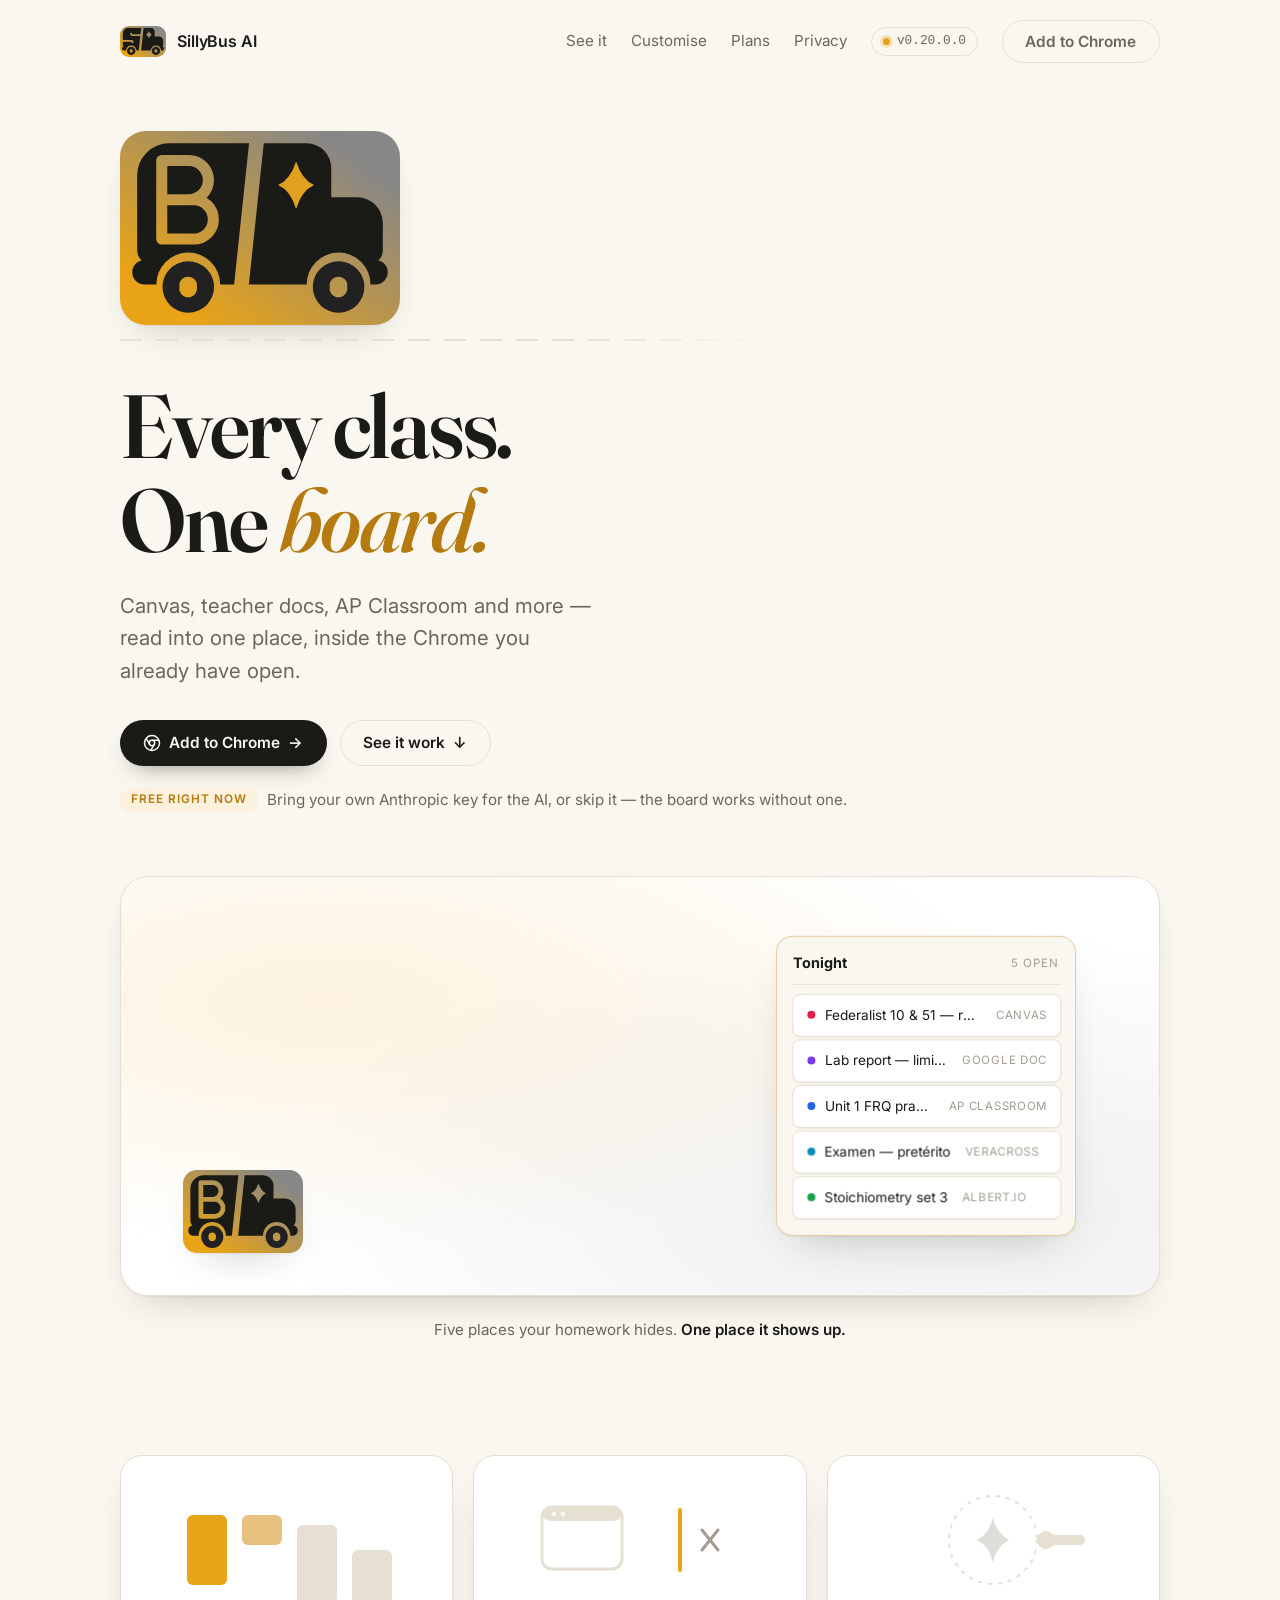
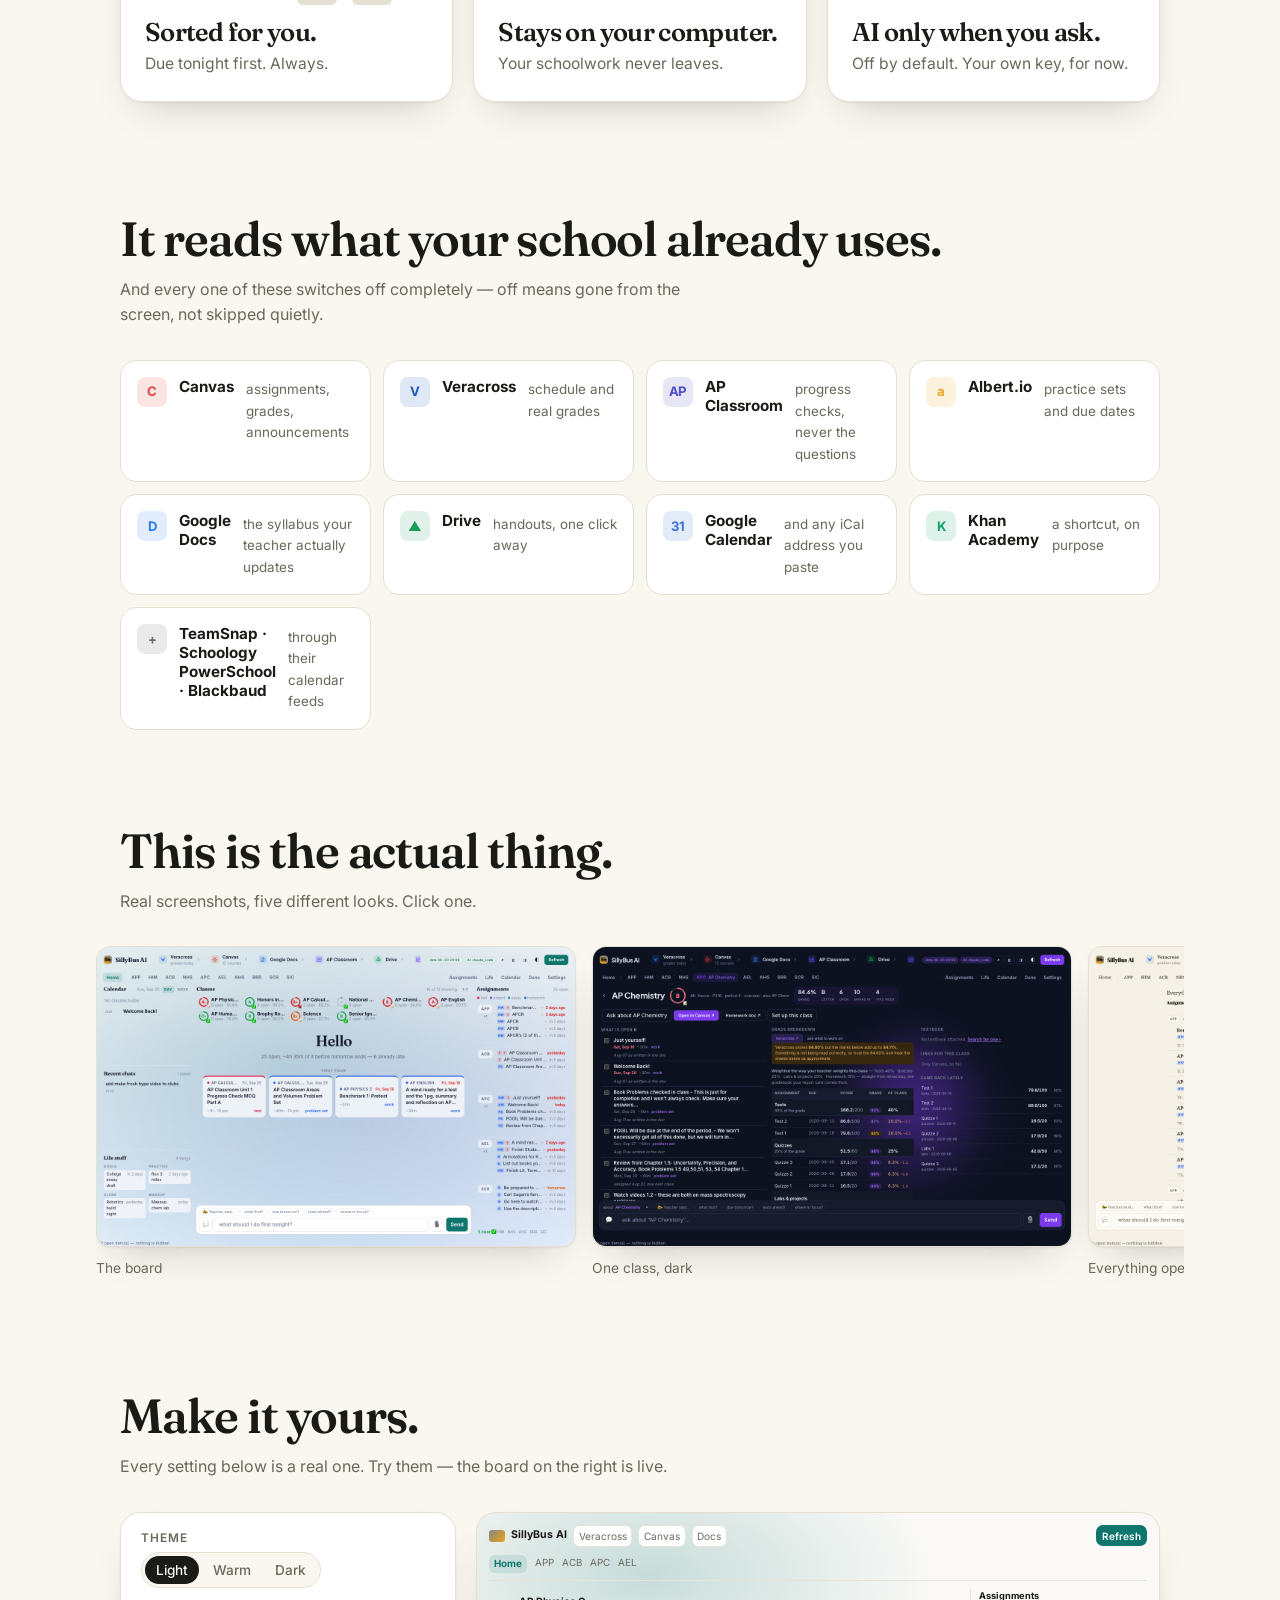
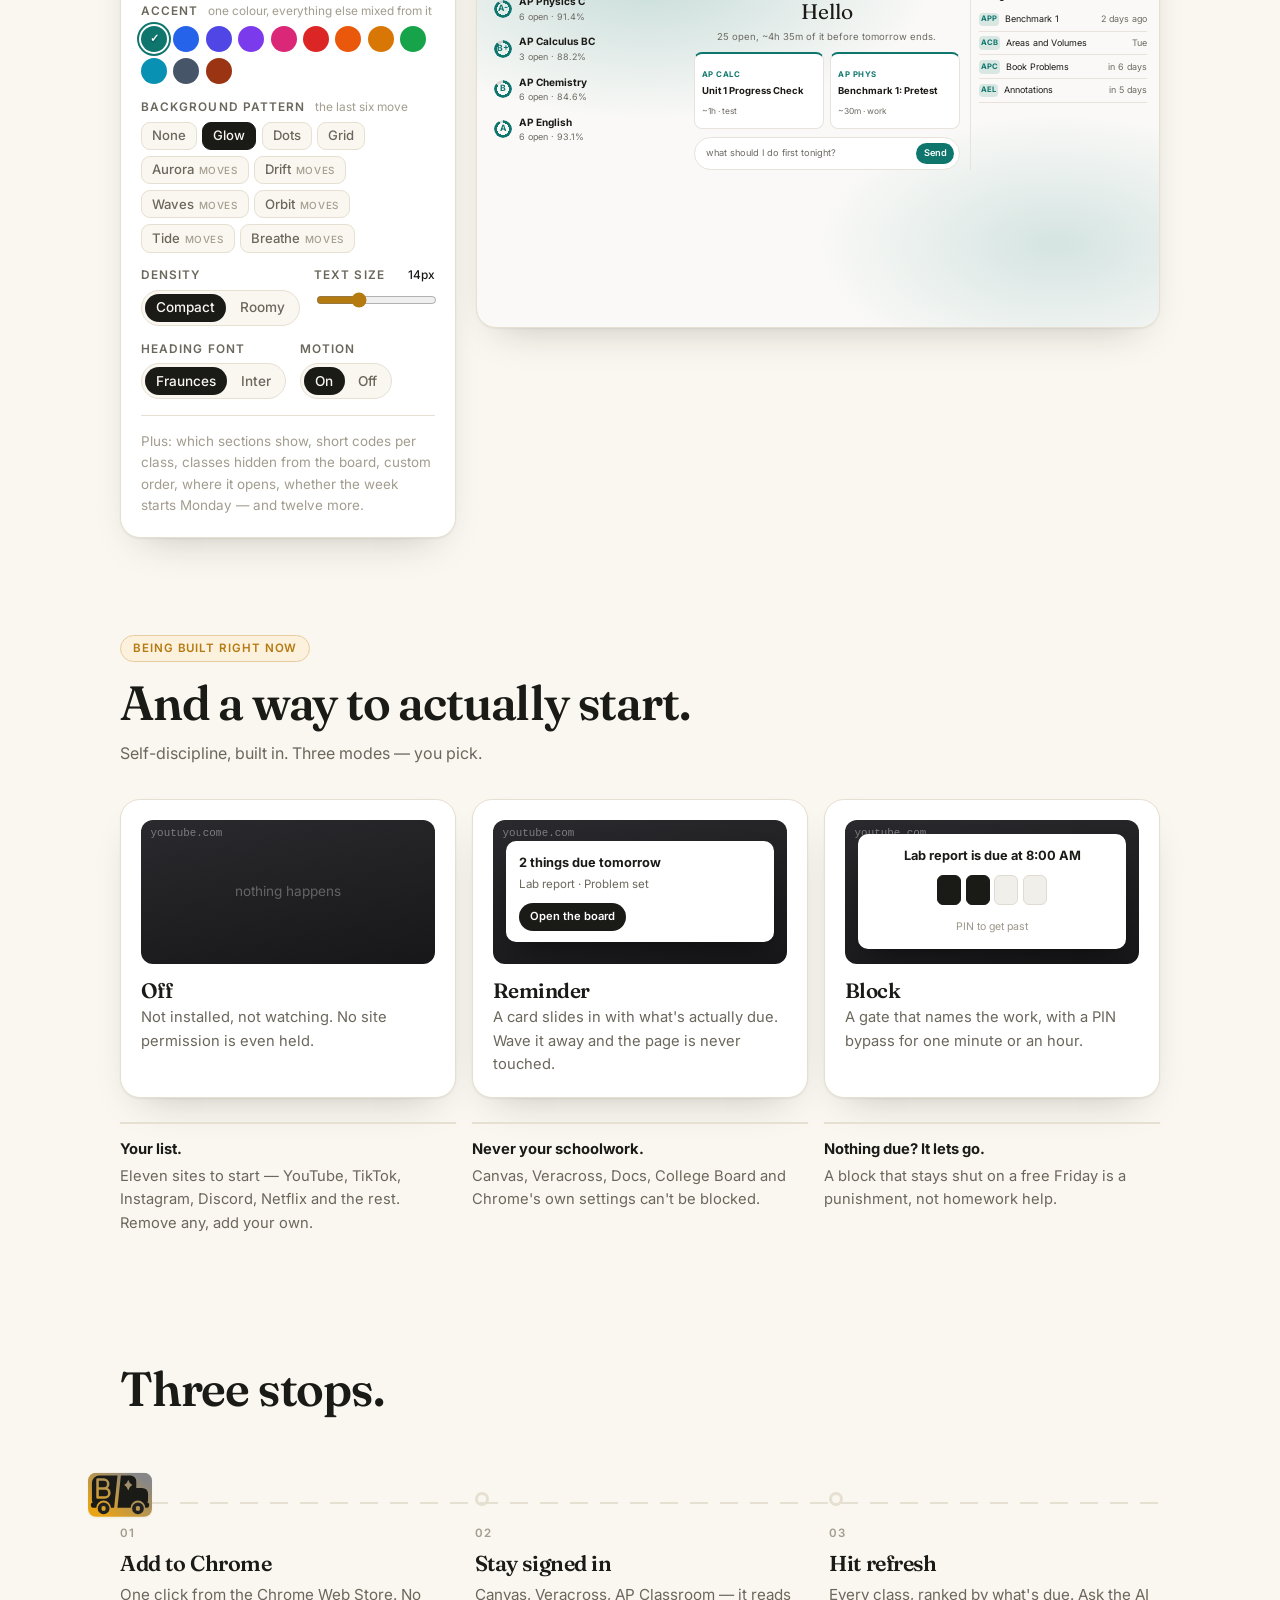
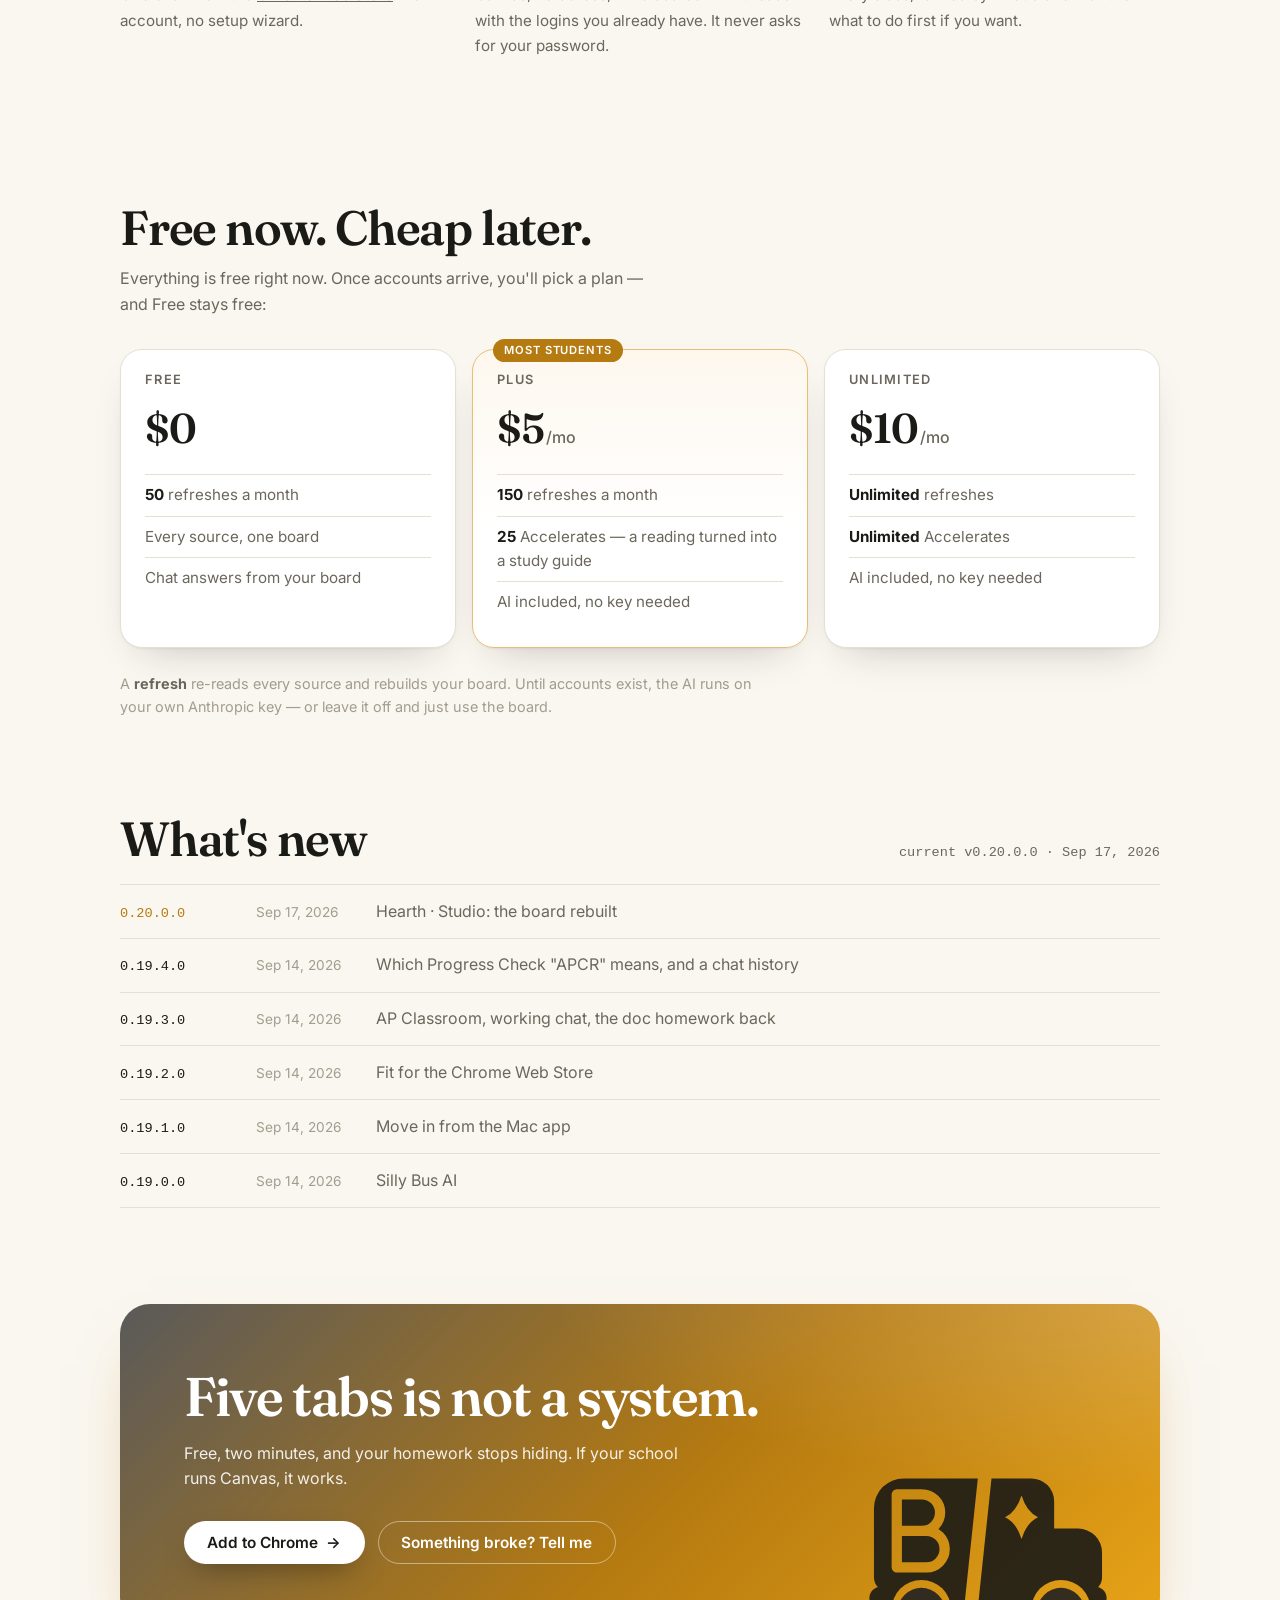
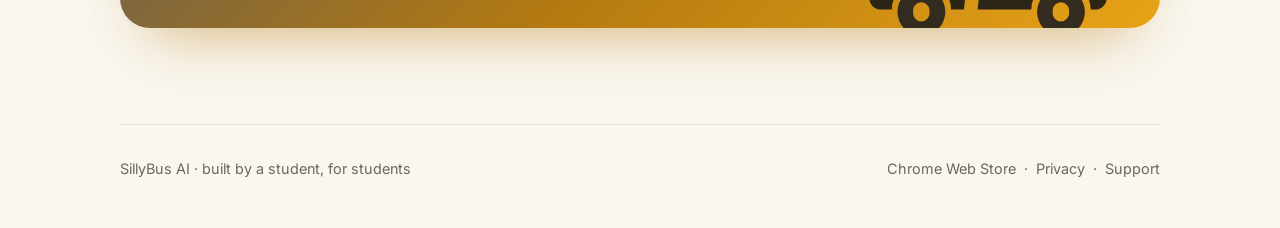
==== commit ff98c3f8: "Show the app: real screenshots, a live customiser, the apps it reads, Focus Four new sections, built" ====
--- a/index.html
+++ b/index.html
@@ -3,9 +3,9 @@
 <head>
 <meta charset="utf-8">
 <meta name="viewport" content="width=device-width, initial-scale=1">
-<title>Silly Bus AI — every class, one board</title>
-<meta name="description" content="Silly Bus AI reads Canvas, teacher docs, AP Classroom and more into one prioritized board, inside your Chrome. Nothing is uploaded.">
-<meta property="og:title" content="Silly Bus AI — every class, one board">
+<title>SillyBus AI — every class, one board</title>
+<meta name="description" content="SillyBus AI reads Canvas, teacher docs, AP Classroom and more into one prioritized board, inside your Chrome. Nothing is uploaded.">
+<meta property="og:title" content="SillyBus AI — every class, one board">
 <meta property="og:description" content="Every assignment from every source, in one place, on your own computer.">
 <meta property="og:image" content="https://sillybusai.com/assets/img/og-1200x630.png">
 <meta property="og:url" content="https://sillybusai.com/">
@@ -52,9 +52,10 @@
 
 <div class="wrap">
   <nav class="nav">
-    <a class="brand" href="./"><img src="assets/img/logo.svg" alt="" width="46" height="32">Silly Bus AI</a>
+    <a class="brand" href="./"><img src="assets/img/logo.svg" alt="" width="46" height="32">SillyBus AI</a>
     <div class="nav-links">
-      <a class="hide-sm" href="#how">How it works</a>
+      <a class="hide-sm" href="#shots">See it</a>
+      <a class="hide-sm" href="#make-it-yours">Customise</a>
       <a class="hide-sm" href="#plans">Plans</a>
       <a class="hide-xs" href="privacy.html">Privacy</a>
       <a class="version" id="version" href="#changes" title="What's new"><span class="vdot"></span><span class="vtext">Changelog</span></a>
@@ -63,7 +64,7 @@
   </nav>
 
   <section class="hero">
-    <div class="hero-mark" id="hero-mark" title="Click me" role="img" aria-label="Silly Bus AI logo">
+    <div class="hero-mark" id="hero-mark" title="Click me" role="img" aria-label="SillyBus AI logo">
       <svg viewBox="-3 9 114 79"><use href="#bus-full"/><use class="twinkle" href="#sparkle-shape" fill="#E8A317" opacity=".9"/></svg>
     </div>
     <div class="road" aria-hidden="true"></div>
@@ -136,6 +137,191 @@
     </div>
   </section>
 
+  <section class="apps" id="apps">
+    <div class="sec-head reveal">
+      <h2>It reads what your school already uses.</h2>
+      <p>And every one of these switches off completely — off means gone from the screen, not skipped quietly.</p>
+    </div>
+    <div class="app-grid reveal-stagger">
+      <div class="app"><span class="app-ic" style="--ic:#e2453c">C</span><b>Canvas</b><i>assignments, grades, announcements</i></div>
+      <div class="app"><span class="app-ic" style="--ic:#1e5bb8">V</span><b>Veracross</b><i>schedule and real grades</i></div>
+      <div class="app"><span class="app-ic" style="--ic:#4b4fc8">AP</span><b>AP Classroom</b><i>progress checks, never the questions</i></div>
+      <div class="app"><span class="app-ic" style="--ic:#e8a317">a</span><b>Albert.io</b><i>practice sets and due dates</i></div>
+      <div class="app"><span class="app-ic" style="--ic:#2b7de9">D</span><b>Google Docs</b><i>the syllabus your teacher actually updates</i></div>
+      <div class="app"><span class="app-ic" style="--ic:#1a9c5b">▲</span><b>Drive</b><i>handouts, one click away</i></div>
+      <div class="app"><span class="app-ic" style="--ic:#3b74d8">31</span><b>Google Calendar</b><i>and any iCal address you paste</i></div>
+      <div class="app"><span class="app-ic" style="--ic:#14a06a">K</span><b>Khan Academy</b><i>a shortcut, on purpose</i></div>
+      <div class="app"><span class="app-ic" style="--ic:#6b6b6b">+</span><b>TeamSnap · Schoology<br>PowerSchool · Blackbaud</b><i>through their calendar feeds</i></div>
+    </div>
+  </section>
+
+  <section class="shots" id="shots">
+    <div class="sec-head reveal">
+      <h2>This is the actual thing.</h2>
+      <p>Real screenshots, five different looks. Click one.</p>
+    </div>
+    <div class="shot-strip reveal-stagger">
+      <figure class="shot"><img src="assets/img/shots/board-aurora.jpg" alt="The SillyBus AI board: classes with grade rings, tonight's four assignments, chat" width="1280" height="800" loading="lazy"><figcaption>The board</figcaption></figure>
+      <figure class="shot"><img src="assets/img/shots/chemistry-dark-orbit.jpg" alt="A class page in dark mode: what's open, the grade breakdown, the textbook" width="1280" height="800" loading="lazy"><figcaption>One class, dark</figcaption></figure>
+      <figure class="shot"><img src="assets/img/shots/assignments-warm-tide.jpg" alt="Every assignment listed by class, in the warm theme" width="1280" height="800" loading="lazy"><figcaption>Everything open</figcaption></figure>
+      <figure class="shot"><img src="assets/img/shots/calendar-drift-blue.jpg" alt="The calendar view with a blue accent" width="1280" height="800" loading="lazy"><figcaption>Your week</figcaption></figure>
+      <figure class="shot"><img src="assets/img/shots/appearance-breathe.jpg" alt="The Appearance settings: theme, accent colour and ten background patterns" width="1280" height="800" loading="lazy"><figcaption>Settings</figcaption></figure>
+    </div>
+  </section>
+
+  <section class="studio" id="make-it-yours">
+    <div class="sec-head reveal">
+      <h2>Make it yours.</h2>
+      <p>Every setting below is a real one. Try them — the board on the right is live.</p>
+    </div>
+    <div class="studio-grid reveal">
+      <div class="panel">
+        <div class="ctl">
+          <label>Theme</label>
+          <div class="seg" role="group" data-ctl="theme">
+            <button data-v="light" class="on">Light</button>
+            <button data-v="warm">Warm</button>
+            <button data-v="dark">Dark</button>
+          </div>
+        </div>
+        <div class="ctl">
+          <label>Accent <span class="hint">one colour, everything else mixed from it</span></label>
+          <div class="swatches" data-ctl="accent">
+            <button class="sw on" data-v="#0f766e" style="--s:#0f766e" aria-label="Teal"></button>
+            <button class="sw" data-v="#2563eb" style="--s:#2563eb" aria-label="Blue"></button>
+            <button class="sw" data-v="#4f46e5" style="--s:#4f46e5" aria-label="Indigo"></button>
+            <button class="sw" data-v="#7c3aed" style="--s:#7c3aed" aria-label="Purple"></button>
+            <button class="sw" data-v="#db2777" style="--s:#db2777" aria-label="Pink"></button>
+            <button class="sw" data-v="#dc2626" style="--s:#dc2626" aria-label="Red"></button>
+            <button class="sw" data-v="#ea580c" style="--s:#ea580c" aria-label="Orange"></button>
+            <button class="sw" data-v="#d97706" style="--s:#d97706" aria-label="Amber"></button>
+            <button class="sw" data-v="#16a34a" style="--s:#16a34a" aria-label="Green"></button>
+            <button class="sw" data-v="#0891b2" style="--s:#0891b2" aria-label="Cyan"></button>
+            <button class="sw" data-v="#475569" style="--s:#475569" aria-label="Slate"></button>
+            <button class="sw" data-v="#9a3412" style="--s:#9a3412" aria-label="Brown"></button>
+          </div>
+        </div>
+        <div class="ctl">
+          <label>Background pattern <span class="hint">the last six move</span></label>
+          <div class="chips" data-ctl="pattern">
+            <button data-v="none">None</button>
+            <button data-v="glow" class="on">Glow</button>
+            <button data-v="dots">Dots</button>
+            <button data-v="grid">Grid</button>
+            <button data-v="aurora">Aurora<em>moves</em></button>
+            <button data-v="drift">Drift<em>moves</em></button>
+            <button data-v="waves">Waves<em>moves</em></button>
+            <button data-v="orbit">Orbit<em>moves</em></button>
+            <button data-v="tide">Tide<em>moves</em></button>
+            <button data-v="breathe">Breathe<em>moves</em></button>
+          </div>
+        </div>
+        <div class="ctl two">
+          <div>
+            <label>Density</label>
+            <div class="seg" role="group" data-ctl="density">
+              <button data-v="compact" class="on">Compact</button>
+              <button data-v="roomy">Roomy</button>
+            </div>
+          </div>
+          <div>
+            <label>Text size <output id="ts-out">14px</output></label>
+            <input type="range" min="12" max="18" step="1" value="14" data-ctl="size" aria-label="Text size">
+          </div>
+        </div>
+        <div class="ctl two">
+          <div>
+            <label>Heading font</label>
+            <div class="seg" role="group" data-ctl="font">
+              <button data-v="Fraunces" class="on">Fraunces</button>
+              <button data-v="Inter">Inter</button>
+            </div>
+          </div>
+          <div>
+            <label>Motion</label>
+            <div class="seg" role="group" data-ctl="motion">
+              <button data-v="auto" class="on">On</button>
+              <button data-v="off">Off</button>
+            </div>
+          </div>
+        </div>
+        <p class="panel-note">Plus: which sections show, short codes per class, classes hidden from the board, custom order, where it opens, whether the week starts Monday — and twelve more.</p>
+      </div>
+
+      <div class="mini" id="mini" data-theme="light" data-pattern="glow" data-density="compact" style="--acc:#0f766e">
+        <div class="mini-pat" aria-hidden="true"></div>
+        <div class="mini-inner">
+          <div class="mini-top">
+            <span class="mini-brand"><i></i>SillyBus AI</span>
+            <span class="mini-chip">Veracross</span>
+            <span class="mini-chip">Canvas</span>
+            <span class="mini-chip hide-narrow">Docs</span>
+            <span class="mini-refresh">Refresh</span>
+          </div>
+          <div class="mini-tabs"><b>Home</b><span>APP</span><span>ACB</span><span>APC</span><span>AEL</span></div>
+          <div class="mini-body">
+            <div class="mini-classes">
+              <div class="mini-cls"><span class="ring" style="--p:91">A-</span><div><b>AP Physics C</b><i>6 open · 91.4%</i></div></div>
+              <div class="mini-cls"><span class="ring" style="--p:88">B+</span><div><b>AP Calculus BC</b><i>3 open · 88.2%</i></div></div>
+              <div class="mini-cls"><span class="ring" style="--p:85">B</span><div><b>AP Chemistry</b><i>6 open · 84.6%</i></div></div>
+              <div class="mini-cls"><span class="ring" style="--p:93">A</span><div><b>AP English</b><i>6 open · 93.1%</i></div></div>
+            </div>
+            <div class="mini-mid">
+              <div class="mini-hello">Hello</div>
+              <div class="mini-sub">25 open, ~4h 35m of it before tomorrow ends.</div>
+              <div class="mini-cards">
+                <div class="mini-card"><span class="tag">AP CALC</span><b>Unit 1 Progress Check</b><i>~1h · test</i></div>
+                <div class="mini-card"><span class="tag">AP PHYS</span><b>Benchmark 1: Pretest</b><i>~30m · work</i></div>
+              </div>
+              <div class="mini-ask"><span>what should I do first tonight?</span><em>Send</em></div>
+            </div>
+            <div class="mini-rail">
+              <div class="rail-h">Assignments</div>
+              <div class="rail-row"><span class="rail-k">APP</span>Benchmark 1<em>2 days ago</em></div>
+              <div class="rail-row"><span class="rail-k">ACB</span>Areas and Volumes<em>Tue</em></div>
+              <div class="rail-row"><span class="rail-k">APC</span>Book Problems<em>in 6 days</em></div>
+              <div class="rail-row"><span class="rail-k">AEL</span>Annotations<em>in 5 days</em></div>
+            </div>
+          </div>
+        </div>
+      </div>
+    </div>
+  </section>
+
+  <section class="focus" id="focus">
+    <div class="sec-head reveal">
+      <span class="badge-now">Being built right now</span>
+      <h2>And a way to actually start.</h2>
+      <p>Self-discipline, built in. Three modes — you pick.</p>
+    </div>
+    <div class="focus-grid reveal-stagger">
+      <article class="fmode">
+        <div class="fdemo off"><span class="fdemo-site">youtube.com</span><span class="fnothing">nothing happens</span></div>
+        <h3>Off</h3>
+        <p>Not installed, not watching. No site permission is even held.</p>
+      </article>
+      <article class="fmode">
+        <div class="fdemo"><span class="fdemo-site">youtube.com</span>
+          <div class="fcard"><b>2 things due tomorrow</b><i>Lab report · Problem set</i><span class="fbtn">Open the board</span></div>
+        </div>
+        <h3>Reminder</h3>
+        <p>A card slides in with what's actually due. Wave it away and the page is never touched.</p>
+      </article>
+      <article class="fmode">
+        <div class="fdemo"><span class="fdemo-site">youtube.com</span>
+          <div class="fgate"><b>Lab report is due at 8:00 AM</b><div class="fpin"><i></i><i></i><i></i><i></i></div><span class="fhint">PIN to get past</span></div>
+        </div>
+        <h3>Block</h3>
+        <p>A gate that names the work, with a PIN bypass for one minute or an hour.</p>
+      </article>
+    </div>
+    <ul class="focus-facts reveal-stagger">
+      <li><b>Your list.</b> Eleven sites to start — YouTube, TikTok, Instagram, Discord, Netflix and the rest. Remove any, add your own.</li>
+      <li><b>Never your schoolwork.</b> Canvas, Veracross, Docs, College Board and Chrome's own settings can't be blocked.</li>
+      <li><b>Nothing due? It lets go.</b> A block that stays shut on a free Friday is a punishment, not homework help.</li>
+    </ul>
+  </section>
+
   <section class="how" id="how">
     <h2 class="reveal">Three stops.</h2>
     <div class="route" id="route">
@@ -206,7 +392,7 @@
   </section>
 
   <footer>
-    <span>Silly Bus AI · built by a student, for students</span>
+    <span>SillyBus AI · built by a student, for students</span>
     <span><a href="https://chromewebstore.google.com/detail/silly-bus-ai/nkglcihnfamdlmkiihoncmikndpmidpa">Chrome Web Store</a> &nbsp;·&nbsp; <a href="privacy.html">Privacy</a> &nbsp;·&nbsp; <a href="https://github.com/ElMagoCT/sillybusai-site/issues">Support</a></span>
   </footer>
 </div>
--- a/style.css
+++ b/style.css
@@ -57,7 +57,14 @@
 }
 .brand { display: flex; align-items: center; gap: .7rem; text-decoration: none; font-weight: 600; letter-spacing: -.01em; white-space: nowrap; }
 .nav-links a { white-space: nowrap; }
-@media (max-width: 560px) { .nav-links .hide-sm, .nav-links .hide-xs { display: none; } .nav-links { gap: .75rem; } }
+@media (max-width: 560px) {
+  .nav-links .hide-sm, .nav-links .hide-xs { display: none; }
+  .nav { gap: .5rem; }
+  .nav-links { gap: .5rem; }
+  .nav-links .btn { padding: .55rem .85rem; font-size: .86rem; }
+  .brand img { width: 38px; }
+  .brand { gap: .5rem; font-size: .95rem; }
+}
 .brand img { width: 46px; height: auto; border-radius: 9px; }
 .nav-links { display: flex; align-items: center; gap: 1.5rem; font-size: .95rem; }
 .nav-links a { color: var(--muted); text-decoration: none; transition: color .2s; }
@@ -254,6 +261,234 @@
 .pilot-card .bus svg { width: 100%; height: auto; }
 .in .pilot-card .bus { transform: none; }
 
+/* ---------- shared section heads ---------- */
+.sec-head { margin-bottom: 2rem; }
+.sec-head h2 { font-size: clamp(2rem, 4vw, 3rem); }
+.sec-head p { color: var(--muted); max-width: 38rem; margin: .8rem 0 0; }
+
+/* ---------- supported apps ---------- */
+.apps { padding: 2rem 0 5rem; }
+.app-grid { display: grid; grid-template-columns: repeat(auto-fit, minmax(13rem, 1fr)); gap: .75rem; }
+.app {
+  display: flex; align-items: flex-start; gap: .75rem; padding: 1rem;
+  background: var(--panel); border: 1px solid var(--rule); border-radius: 16px;
+  transition: transform .3s var(--ease), border-color .3s;
+}
+.app:hover { transform: translateY(-3px); border-color: color-mix(in oklab, var(--gold) 45%, var(--rule)); }
+.app-ic {
+  flex: none; width: 30px; height: 30px; border-radius: 8px; display: grid; place-items: center;
+  background: color-mix(in oklab, var(--ic) 14%, transparent); color: var(--ic);
+  font: 700 .82rem/1 var(--body); letter-spacing: -.02em;
+}
+.app b { display: block; font-size: .95rem; line-height: 1.25; }
+.app i { display: block; font-style: normal; color: var(--muted); font-size: .84rem; margin-top: .15rem; }
+
+/* ---------- screenshot strip ---------- */
+.shots { padding: 1rem 0 5rem; }
+.shot-strip {
+  display: grid; grid-auto-flow: column; grid-auto-columns: min(78vw, 30rem); gap: 1rem;
+  overflow-x: auto; scroll-snap-type: x mandatory; padding-bottom: 1rem;
+  scrollbar-width: thin; margin: 0 -1.5rem; padding-inline: 1.5rem;
+}
+.shot { margin: 0; scroll-snap-align: start; }
+.shot img {
+  width: 100%; height: auto; border-radius: 14px; border: 1px solid var(--rule);
+  box-shadow: var(--shadow); cursor: zoom-in; background: var(--panel);
+  transition: transform .3s var(--ease);
+}
+.shot img:hover { transform: translateY(-3px); }
+.shot figcaption { color: var(--muted); font-size: .86rem; margin-top: .6rem; }
+.lightbox {
+  position: fixed; inset: 0; z-index: 90; background: rgba(14,13,11,.86); display: grid; place-items: center;
+  padding: 3vmin; opacity: 0; pointer-events: none; transition: opacity .25s; cursor: zoom-out;
+  -webkit-backdrop-filter: blur(4px); backdrop-filter: blur(4px);
+}
+.lightbox.on { opacity: 1; pointer-events: auto; }
+.lightbox img { max-width: 100%; max-height: 92vh; border-radius: 12px; box-shadow: 0 40px 90px -30px #000; }
+
+/* ---------- the live customiser ---------- */
+.studio { padding: 1rem 0 5rem; }
+.studio-grid { display: grid; grid-template-columns: minmax(16rem, 21rem) 1fr; gap: 1.25rem; align-items: start; }
+.panel { background: var(--panel); border: 1px solid var(--rule); border-radius: 20px; padding: 1.25rem; box-shadow: var(--shadow); }
+.ctl { margin-bottom: 1.1rem; }
+.ctl:last-of-type { margin-bottom: .5rem; }
+.ctl.two { display: grid; grid-template-columns: 1fr 1fr; gap: .9rem; }
+.ctl label { display: block; font: 600 .74rem/1 var(--body); letter-spacing: .09em; text-transform: uppercase; color: var(--muted); margin-bottom: .5rem; }
+.ctl .hint { text-transform: none; letter-spacing: 0; font-weight: 400; color: var(--faint); margin-left: .35rem; }
+.ctl output { float: right; font-weight: 500; color: var(--ink); letter-spacing: 0; text-transform: none; }
+.seg { display: inline-flex; background: var(--bg); border: 1px solid var(--rule); border-radius: 999px; padding: 3px; gap: 2px; }
+.seg button { flex: 1; border: 0; background: none; font: 500 .85rem/1 var(--body); color: var(--muted); padding: .45rem .7rem; border-radius: 999px; cursor: pointer; transition: background .2s, color .2s; white-space: nowrap; }
+.seg button.on { background: var(--ink); color: var(--bg); }
+.swatches { display: flex; flex-wrap: wrap; gap: .4rem; }
+.sw { width: 26px; height: 26px; border-radius: 999px; background: var(--s); border: 2px solid transparent; outline-offset: 2px; cursor: pointer; padding: 0; transition: transform .2s var(--ease-out-back); position: relative; }
+.sw:hover { transform: scale(1.15); }
+.sw.on::after { content: "✓"; position: absolute; inset: 0; display: grid; place-items: center; color: #fff; font-size: .7rem; font-weight: 700; text-shadow: 0 1px 2px rgba(0,0,0,.4); }
+.sw.on { box-shadow: 0 0 0 2px var(--panel), 0 0 0 4px var(--s); }
+.chips { display: flex; flex-wrap: wrap; gap: .35rem; }
+.chips button {
+  border: 1px solid var(--rule); background: var(--bg); color: var(--muted); cursor: pointer;
+  font: 500 .82rem/1 var(--body); padding: .42rem .62rem; border-radius: 9px; transition: all .2s;
+  display: inline-flex; align-items: baseline; gap: .3rem;
+}
+.chips button em { font-style: normal; font-size: .62rem; letter-spacing: .06em; text-transform: uppercase; color: var(--faint); }
+.chips button:hover { border-color: var(--gold); color: var(--ink); }
+.chips button.on { background: var(--ink); color: var(--bg); border-color: var(--ink); }
+.chips button.on em { color: color-mix(in oklab, var(--bg) 65%, transparent); }
+input[type="range"] { width: 100%; accent-color: var(--gold-deep); }
+.panel-note { color: var(--faint); font-size: .84rem; margin: 1rem 0 0; padding-top: .9rem; border-top: 1px solid var(--rule); }
+
+/* the miniature board */
+.mini {
+  --m-bg: #faf9f7; --m-panel: #fff; --m-ink: #1b1a17; --m-dim: #6d6a62; --m-line: #e7e3da;
+  position: relative; border-radius: 20px; overflow: hidden; border: 1px solid var(--rule);
+  box-shadow: var(--shadow); background: var(--m-bg); color: var(--m-ink);
+  font-size: var(--m-size, 14px); min-height: 26rem;
+  transition: background .4s, color .4s;
+}
+.mini[data-theme="warm"] { --m-bg: #f6f1e7; --m-panel: #fffdf8; --m-ink: #221d14; --m-dim: #6b6252; --m-line: #e7ddcb; }
+.mini[data-theme="dark"] { --m-bg: #12131a; --m-panel: #191b23; --m-ink: #e9eaf0; --m-dim: #9aa0ae; --m-line: #262a34; }
+.mini-pat { position: absolute; inset: 0; pointer-events: none; }
+.mini-inner { position: relative; padding: .75rem; display: flex; flex-direction: column; gap: .5rem; height: 100%; }
+.mini-top { display: flex; align-items: center; gap: .4rem; font-size: .72em; flex-wrap: wrap; }
+.mini-brand { display: flex; align-items: center; gap: .35rem; font-weight: 700; font-size: 1.05em; }
+.mini-brand i { width: 16px; height: 12px; border-radius: 3px; background: linear-gradient(135deg, #878787, #e8a317); display: block; }
+.mini-chip { border: 1px solid var(--m-line); background: var(--m-panel); border-radius: 7px; padding: .2em .45em; color: var(--m-dim); }
+.mini-refresh { margin-left: auto; background: var(--acc); color: #fff; border-radius: 7px; padding: .25em .6em; font-weight: 600; }
+.mini-tabs { display: flex; gap: .5rem; font-size: .7em; color: var(--m-dim); border-bottom: 1px solid var(--m-line); padding-bottom: .4rem; }
+.mini-tabs b { color: var(--acc); background: color-mix(in oklab, var(--acc) 12%, transparent); border-radius: 6px; padding: .15em .5em; }
+.mini-body { display: grid; grid-template-columns: 1.1fr 1.5fr 1fr; gap: .6rem; flex: 1; min-height: 0; }
+.mini-cls { display: flex; align-items: center; gap: .45rem; padding: var(--m-pad, .3rem) .3rem; }
+.ring {
+  flex: none; width: 2.1em; height: 2.1em; border-radius: 999px; display: grid; place-items: center;
+  font-size: .62em; font-weight: 700; color: var(--acc);
+  position: relative; isolation: isolate;
+}
+.ring::before {
+  content: ""; position: absolute; inset: 0; z-index: -1; border-radius: 999px;
+  background: conic-gradient(var(--acc) calc(var(--p) * 1%), color-mix(in oklab, var(--m-ink) 14%, transparent) 0);
+  -webkit-mask: radial-gradient(closest-side, transparent 66%, #000 67%);
+  mask: radial-gradient(closest-side, transparent 66%, #000 67%);
+}
+.mini-cls > div { min-width: 0; }
+.mini-cls b { display: block; font-size: .72em; white-space: nowrap; overflow: hidden; text-overflow: ellipsis; }
+.mini-cls i { display: block; font-style: normal; font-size: .64em; color: var(--m-dim); }
+.mini-hello { font-family: var(--m-head, var(--head)); font-size: 1.5em; text-align: center; margin-top: .4rem; }
+.mini-sub { text-align: center; font-size: .68em; color: var(--m-dim); margin-bottom: .5rem; }
+.mini-cards { display: grid; grid-template-columns: 1fr 1fr; gap: .4rem; }
+.mini-card { background: var(--m-panel); border: 1px solid var(--m-line); border-top: 2px solid var(--acc); border-radius: 8px; padding: .45rem; }
+.mini-card .tag { font-size: .56em; letter-spacing: .06em; color: var(--acc); font-weight: 700; }
+.mini-card b { display: block; font-size: .68em; margin: .15em 0; line-height: 1.25; }
+.mini-card i { font-style: normal; font-size: .6em; color: var(--m-dim); }
+.mini-ask { margin-top: .5rem; display: flex; align-items: center; gap: .4rem; background: var(--m-panel); border: 1px solid var(--m-line); border-radius: 999px; padding: .3rem .3rem .3rem .7rem; font-size: .66em; color: var(--m-dim); }
+.mini-ask em { margin-left: auto; font-style: normal; background: var(--acc); color: #fff; border-radius: 999px; padding: .35em .8em; font-weight: 600; }
+.mini-rail { border-left: 1px solid var(--m-line); padding-left: .5rem; }
+.rail-h { font-size: .66em; font-weight: 700; margin-bottom: .3rem; }
+.rail-row { display: flex; align-items: center; gap: .35rem; font-size: .64em; padding: var(--m-pad, .26rem) 0; border-bottom: 1px solid var(--m-line); }
+.rail-k { background: color-mix(in oklab, var(--acc) 14%, transparent); color: var(--acc); border-radius: 4px; padding: .1em .3em; font-weight: 700; font-size: .85em; flex: none; }
+.rail-row em { margin-left: auto; font-style: normal; color: var(--m-dim); white-space: nowrap; }
+.mini[data-density="roomy"] { --m-pad: .55rem; }
+
+/* the ten patterns */
+.mini[data-pattern="none"] .mini-pat { background: none; }
+.mini[data-pattern="glow"] .mini-pat {
+  background: radial-gradient(60% 50% at 25% 15%, color-mix(in oklab, var(--acc) 22%, transparent), transparent 70%),
+              radial-gradient(50% 45% at 85% 80%, color-mix(in oklab, var(--acc) 16%, transparent), transparent 70%);
+}
+.mini[data-pattern="dots"] .mini-pat {
+  background-image: radial-gradient(color-mix(in oklab, var(--acc) 40%, transparent) 1.4px, transparent 1.4px);
+  background-size: 14px 14px;
+}
+.mini[data-pattern="grid"] .mini-pat {
+  background-image: linear-gradient(color-mix(in oklab, var(--acc) 22%, transparent) 1px, transparent 1px),
+                    linear-gradient(90deg, color-mix(in oklab, var(--acc) 22%, transparent) 1px, transparent 1px);
+  background-size: 22px 22px;
+}
+.mini[data-pattern="aurora"] .mini-pat {
+  background: radial-gradient(45% 40% at 20% 20%, color-mix(in oklab, var(--acc) 34%, transparent), transparent 70%),
+              radial-gradient(40% 38% at 75% 70%, color-mix(in oklab, var(--acc) 26%, transparent), transparent 70%),
+              radial-gradient(35% 30% at 55% 35%, color-mix(in oklab, var(--acc) 18%, transparent), transparent 70%);
+  background-size: 180% 180%, 160% 160%, 200% 200%;
+  animation: pat-aurora 18s ease-in-out infinite alternate;
+}
+@keyframes pat-aurora {
+  0% { background-position: 0% 0%, 100% 100%, 50% 0%; }
+  100% { background-position: 60% 40%, 20% 40%, 10% 90%; }
+}
+.mini[data-pattern="drift"] .mini-pat {
+  background-image: radial-gradient(color-mix(in oklab, var(--acc) 42%, transparent) 1.5px, transparent 1.5px);
+  background-size: 16px 16px; animation: pat-drift 14s linear infinite;
+}
+@keyframes pat-drift { to { background-position: 160px 80px; } }
+.mini[data-pattern="waves"] .mini-pat {
+  background-image: repeating-radial-gradient(circle at 50% 120%, transparent 0 16px, color-mix(in oklab, var(--acc) 26%, transparent) 16px 18px);
+  animation: pat-waves 9s ease-in-out infinite alternate;
+}
+@keyframes pat-waves { from { background-position: 0 0; } to { background-position: 0 -26px; } }
+.mini[data-pattern="orbit"] .mini-pat {
+  background: radial-gradient(28% 26% at 50% 50%, color-mix(in oklab, var(--acc) 38%, transparent), transparent 70%),
+              radial-gradient(22% 20% at 50% 50%, color-mix(in oklab, var(--acc) 26%, transparent), transparent 70%);
+  background-size: 100% 100%, 100% 100%;
+  animation: pat-orbit 16s linear infinite;
+}
+@keyframes pat-orbit {
+  0%   { background-position: 20% 25%, 80% 75%; }
+  50%  { background-position: 80% 30%, 20% 70%; }
+  100% { background-position: 20% 25%, 80% 75%; }
+}
+.mini[data-pattern="tide"] .mini-pat {
+  background: linear-gradient(180deg, transparent 40%, color-mix(in oklab, var(--acc) 26%, transparent) 75%, transparent 100%);
+  background-size: 100% 220%; animation: pat-tide 11s ease-in-out infinite alternate;
+}
+@keyframes pat-tide { from { background-position: 0 100%; } to { background-position: 0 0%; } }
+.mini[data-pattern="breathe"] .mini-pat {
+  background: radial-gradient(50% 45% at 50% 50%, color-mix(in oklab, var(--acc) 30%, transparent), transparent 72%);
+  animation: pat-breathe 7s ease-in-out infinite alternate;
+}
+@keyframes pat-breathe { from { transform: scale(.85); opacity: .7; } to { transform: scale(1.12); opacity: 1; } }
+.mini[data-motion="off"] .mini-pat { animation: none !important; }
+
+/* ---------- focus / screen time ---------- */
+.focus { padding: 1rem 0 5rem; }
+.badge-now {
+  display: inline-block; font: 600 .72rem/1 var(--body); letter-spacing: .08em; text-transform: uppercase;
+  color: var(--gold-deep); background: var(--accent-soft); border: 1px solid color-mix(in oklab, var(--gold) 35%, var(--rule));
+  border-radius: 999px; padding: .4rem .75rem; margin-bottom: 1rem;
+}
+@media (prefers-color-scheme: dark) { .badge-now { color: var(--accent); } }
+.focus-grid { display: grid; grid-template-columns: repeat(auto-fit, minmax(15rem, 1fr)); gap: 1rem; }
+.fmode { background: var(--panel); border: 1px solid var(--rule); border-radius: 20px; padding: 1.25rem; box-shadow: var(--shadow); }
+.fmode h3 { font-size: 1.3rem; margin: 1rem 0 .3rem; }
+.fmode p { margin: 0; color: var(--muted); font-size: .92rem; }
+.fdemo {
+  position: relative; height: 9rem; border-radius: 12px; overflow: hidden;
+  background: linear-gradient(170deg, #2a2a2e, #171719); display: grid; place-items: center; padding: .8rem;
+}
+.fdemo-site { position: absolute; top: .5rem; left: .6rem; font: 500 .68rem/1 ui-monospace, Menlo, monospace; color: rgba(255,255,255,.4); }
+.fnothing { color: rgba(255,255,255,.3); font-size: .85rem; }
+.fcard, .fgate { background: #fff; border-radius: 10px; padding: .7rem .8rem; box-shadow: 0 14px 30px -12px rgba(0,0,0,.6); color: #1a1a17; width: 100%; }
+.fcard { animation: slide-in 3.4s ease-in-out infinite; }
+@keyframes slide-in { 0%, 12% { transform: translateX(115%); opacity: 0; } 25%, 82% { transform: none; opacity: 1; } 96%, 100% { transform: translateX(115%); opacity: 0; } }
+.fcard b, .fgate b { display: block; font-size: .8rem; }
+.fcard i { display: block; font-style: normal; font-size: .72rem; color: #6b675c; margin: .15rem 0 .5rem; }
+.fbtn { display: inline-block; background: #1a1a17; color: #fff; border-radius: 999px; padding: .3rem .7rem; font-size: .7rem; font-weight: 600; }
+.fgate { text-align: center; }
+.fpin { display: flex; gap: .3rem; justify-content: center; margin: .55rem 0 .4rem; }
+.fpin i { width: 1.5rem; height: 1.9rem; border-radius: 6px; background: #f1efe9; border: 1px solid #e0dbd0; }
+.fpin i:nth-child(1), .fpin i:nth-child(2) { background: #1a1a17; border-color: #1a1a17; }
+.fhint { font-size: .66rem; color: #9b968a; }
+.focus-facts { list-style: none; padding: 0; margin: 1.5rem 0 0; display: grid; grid-template-columns: repeat(auto-fit, minmax(15rem, 1fr)); gap: 1rem; }
+.focus-facts li { color: var(--muted); font-size: .92rem; padding-top: .9rem; border-top: 2px solid var(--rule); }
+.focus-facts b { color: var(--ink); display: block; margin-bottom: .2rem; }
+
+@media (max-width: 860px) {
+  .studio-grid { grid-template-columns: 1fr; }
+  .mini-body { grid-template-columns: 1fr; }
+  .mini-rail, .mini-classes { display: none; }
+  .mini { min-height: 20rem; }
+  .ctl.two { grid-template-columns: 1fr; }
+  .mini-chip.hide-narrow { display: none; }
+}
+
 /* ---------- version badge + free-now ---------- */
 .version {
   display: inline-flex; align-items: center; gap: .45rem; font: 500 .8rem/1 ui-monospace, SFMono-Regular, Menlo, monospace;
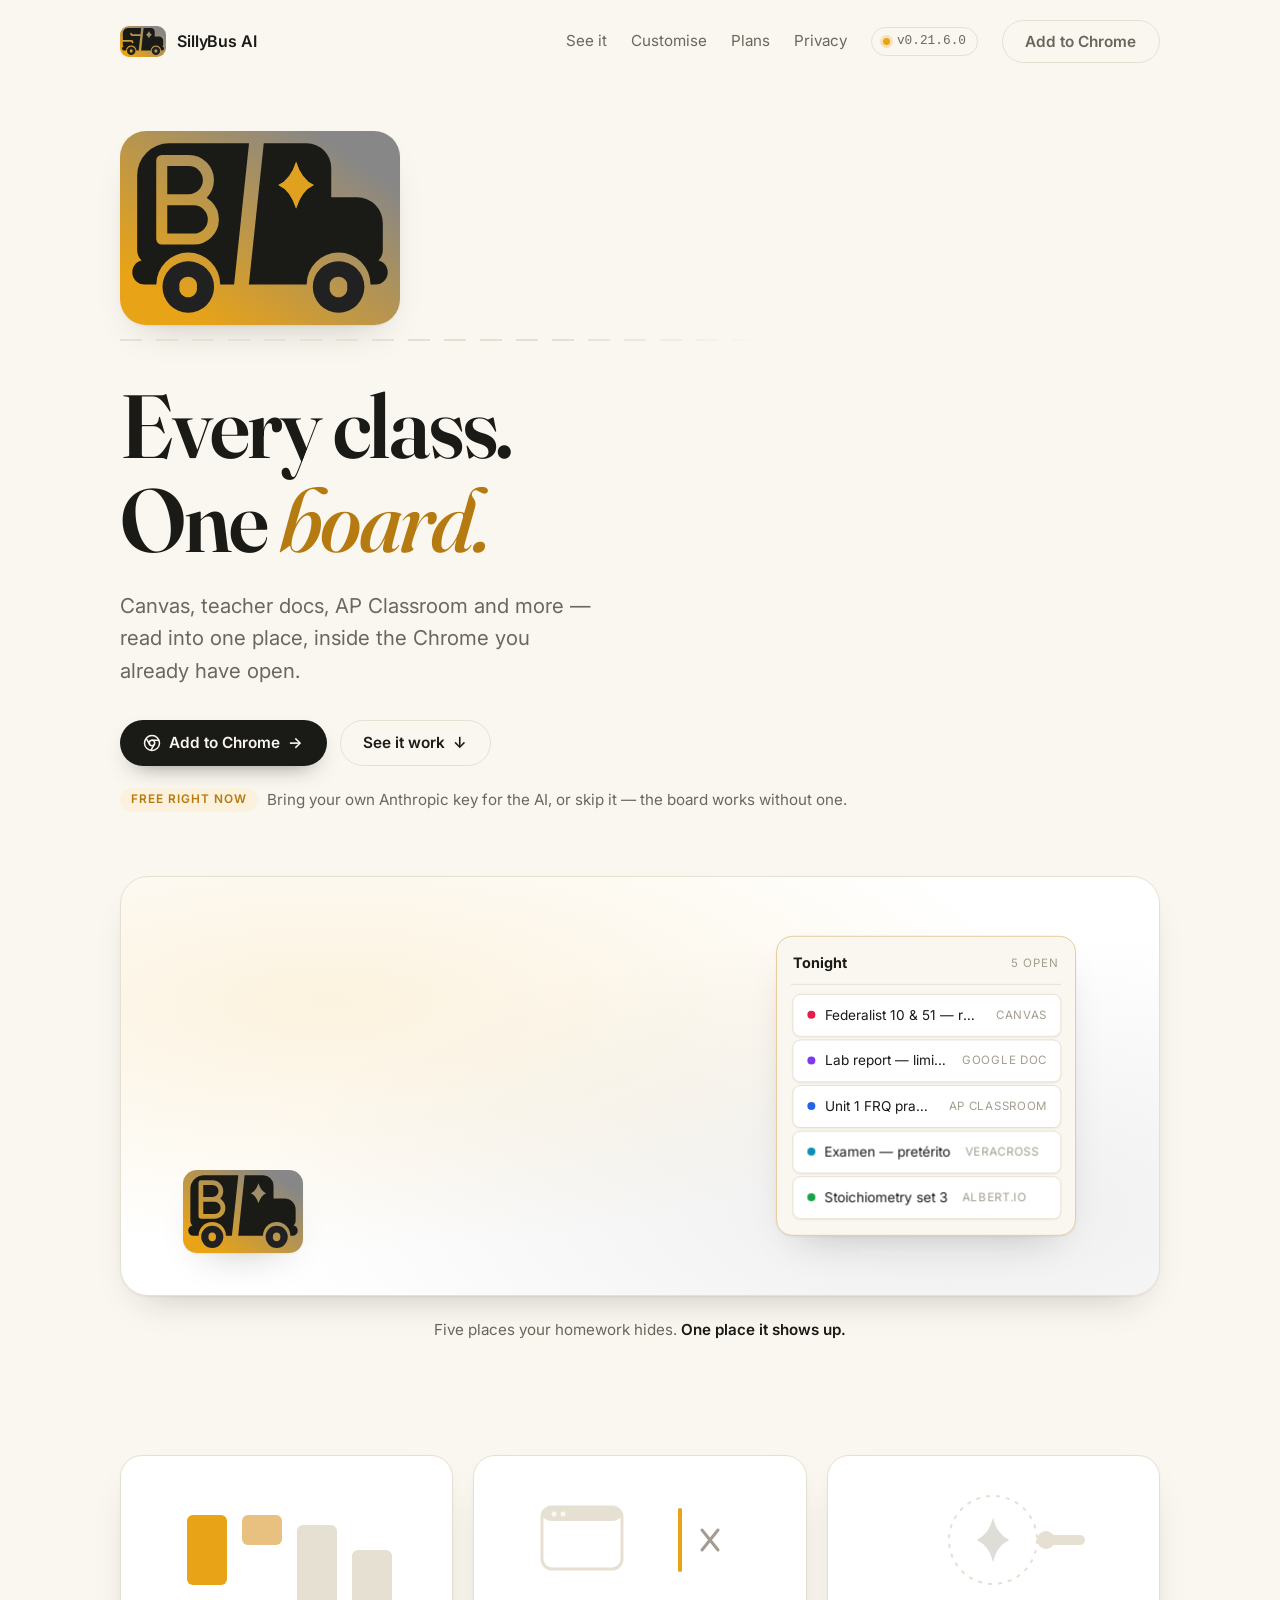
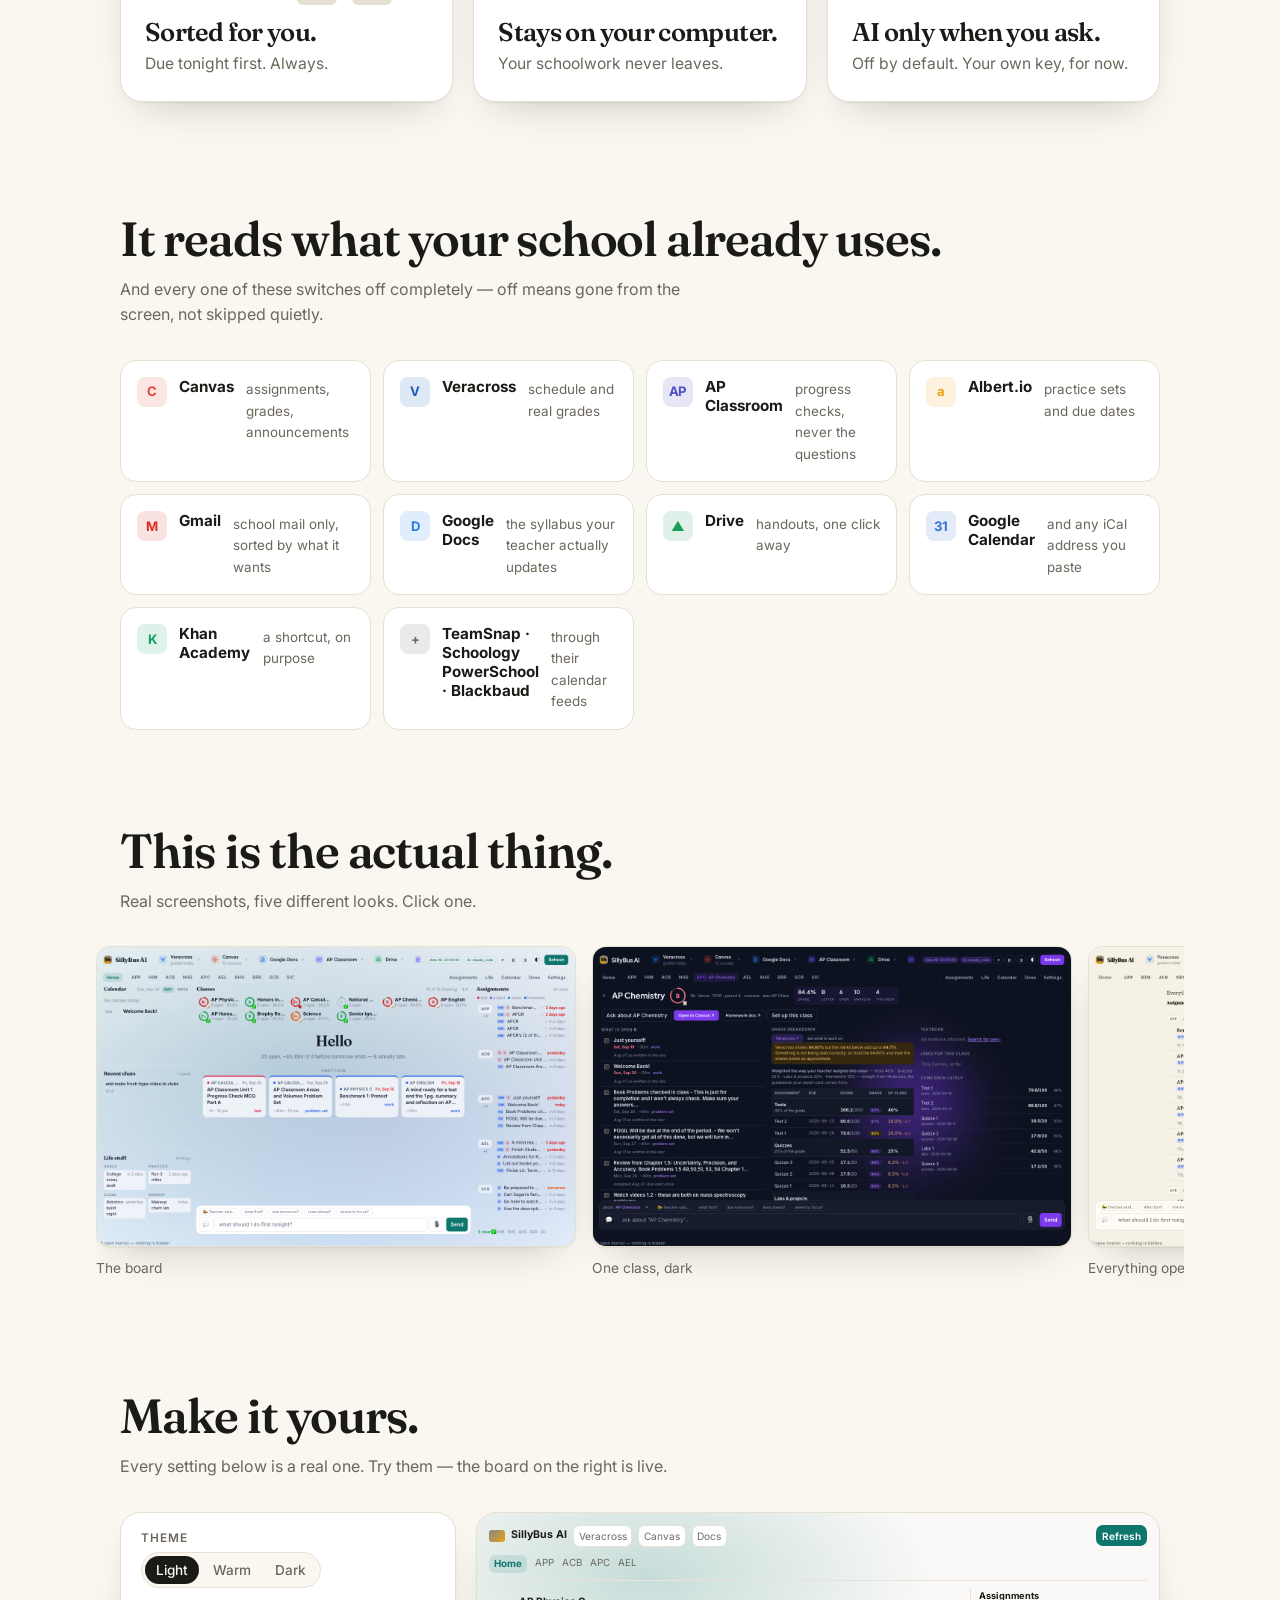
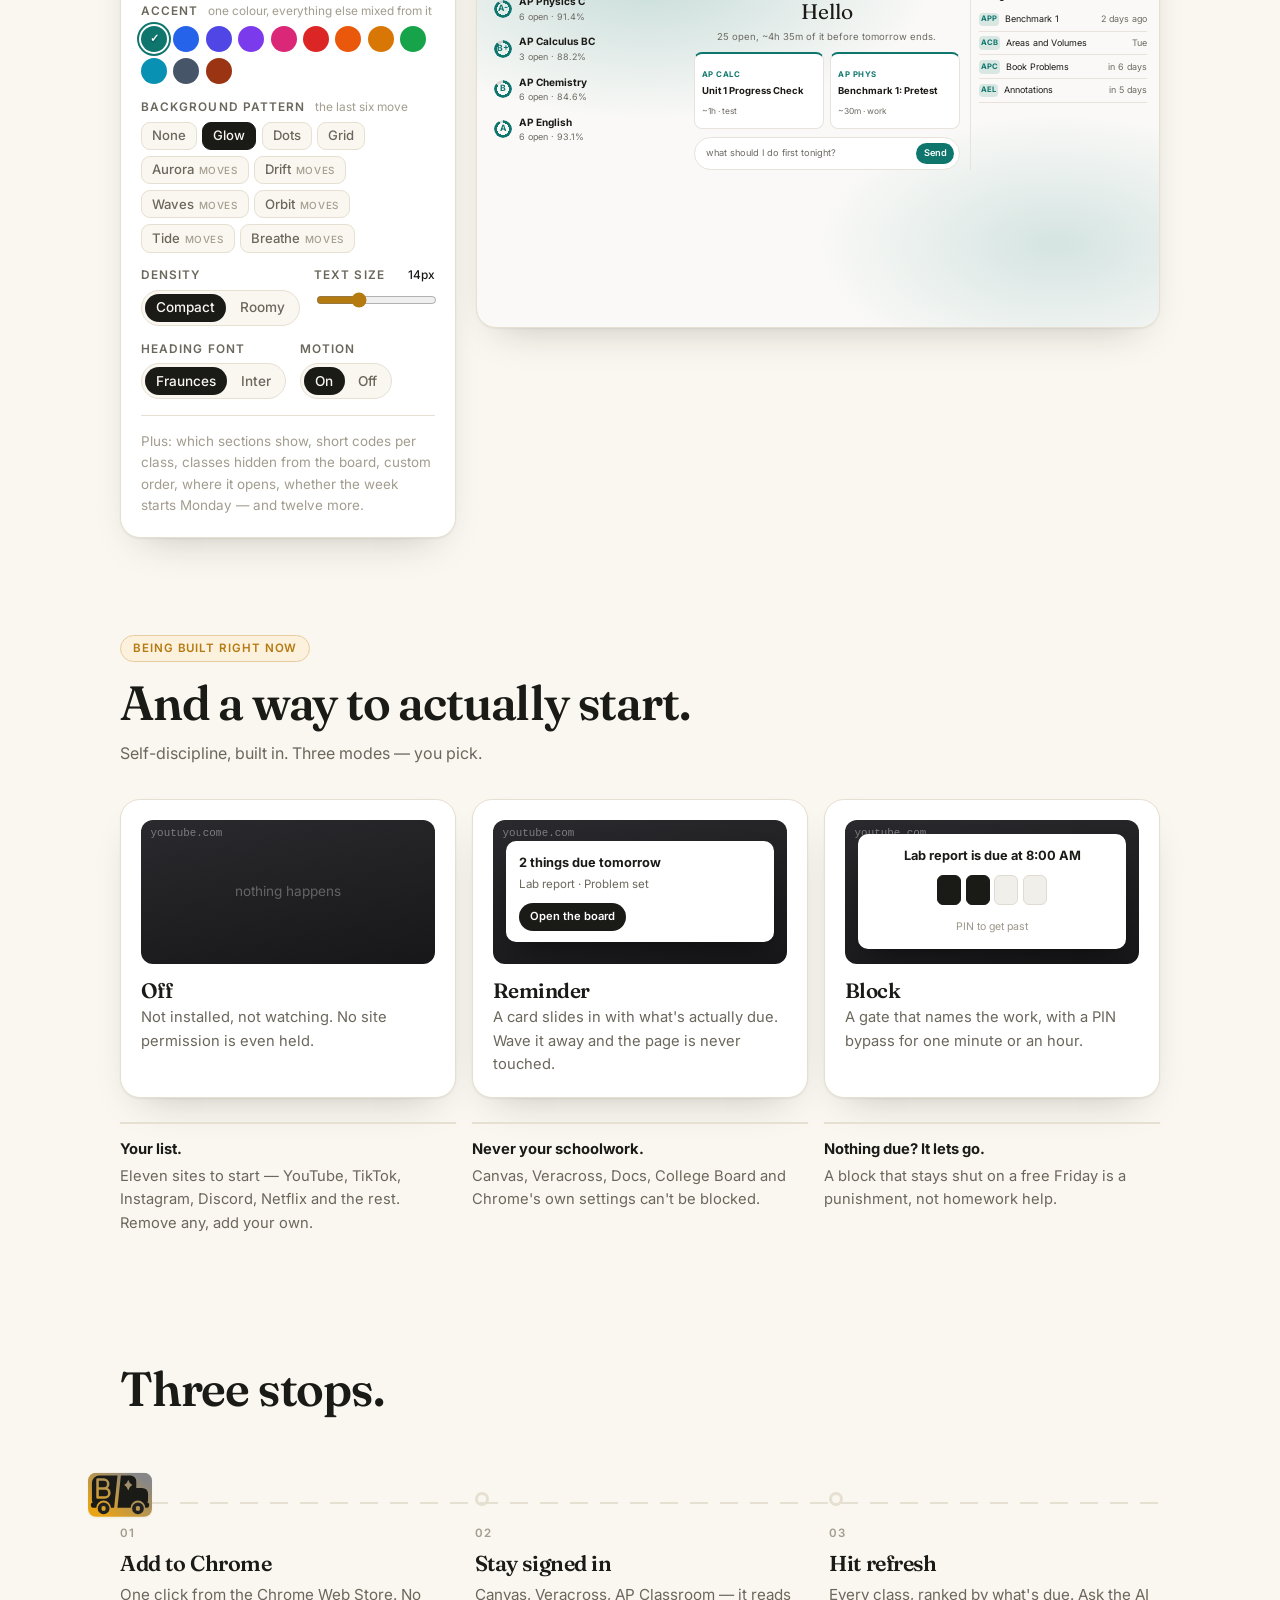
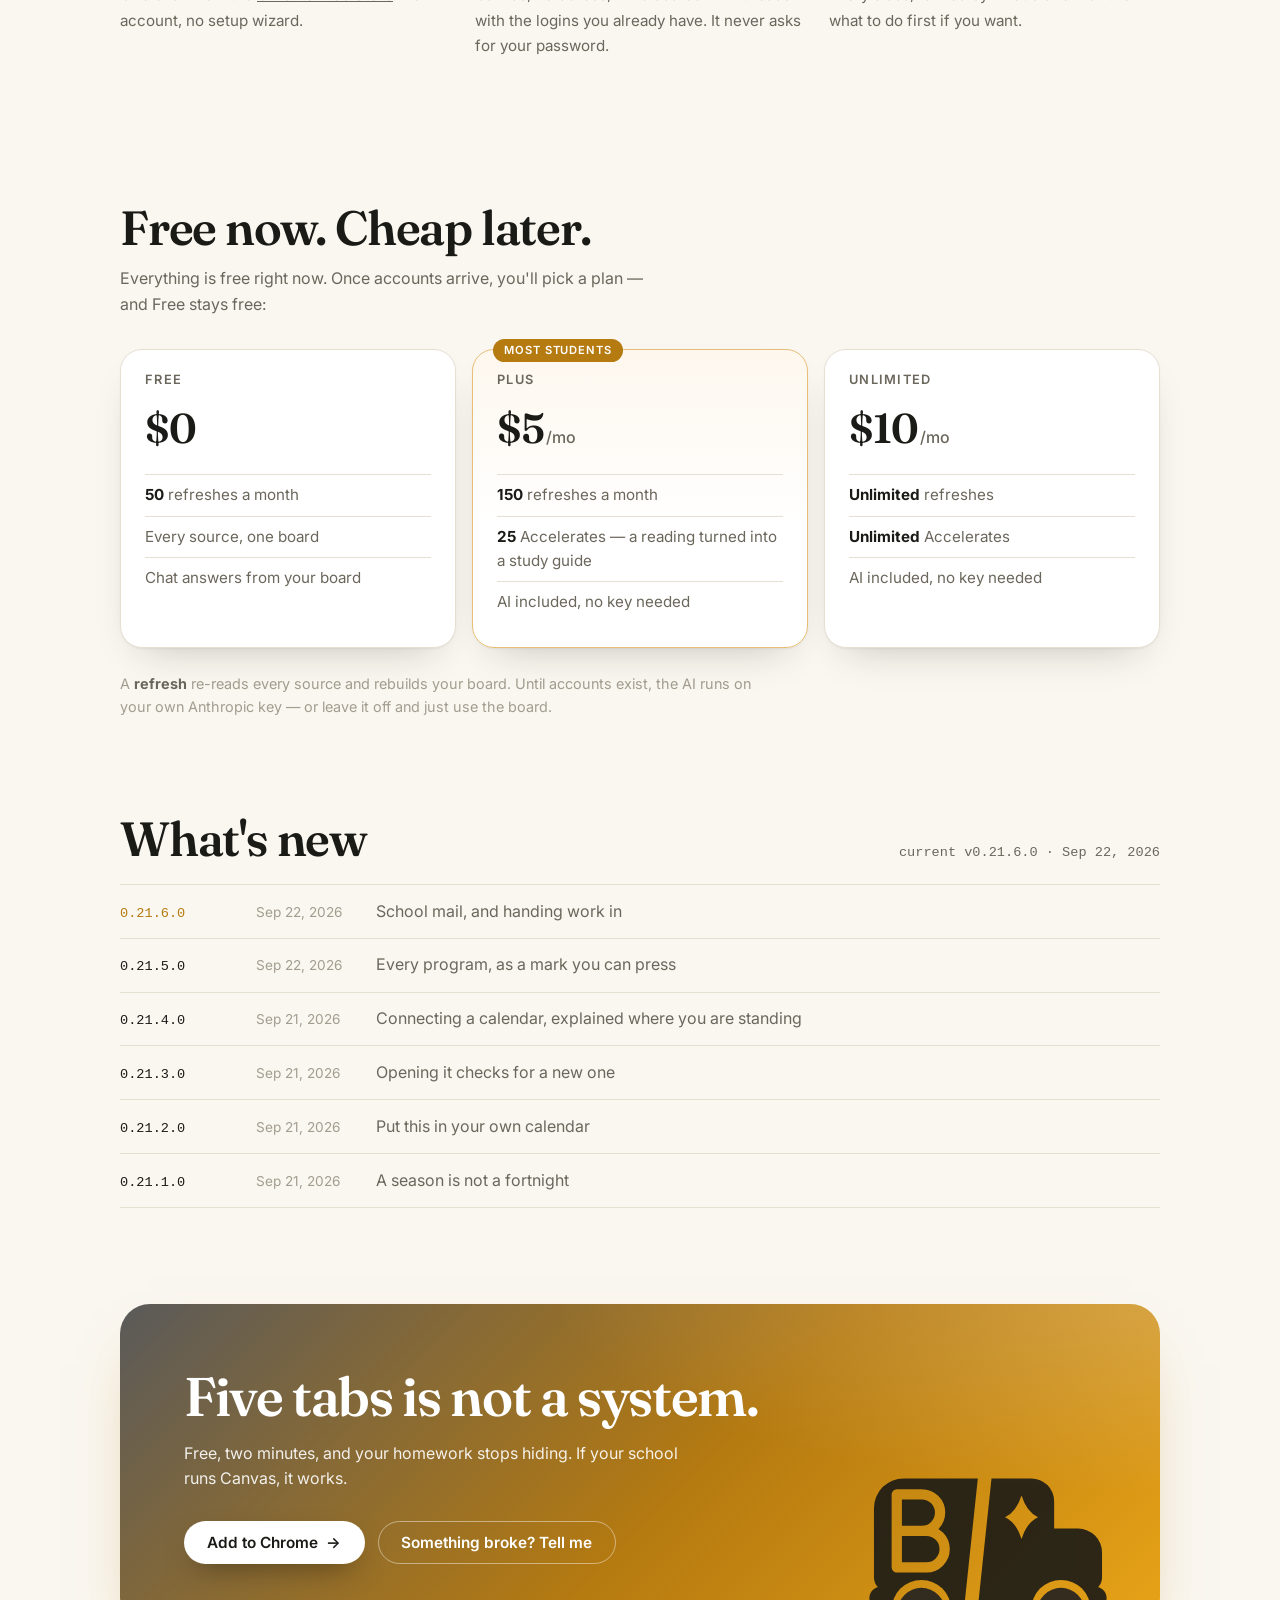
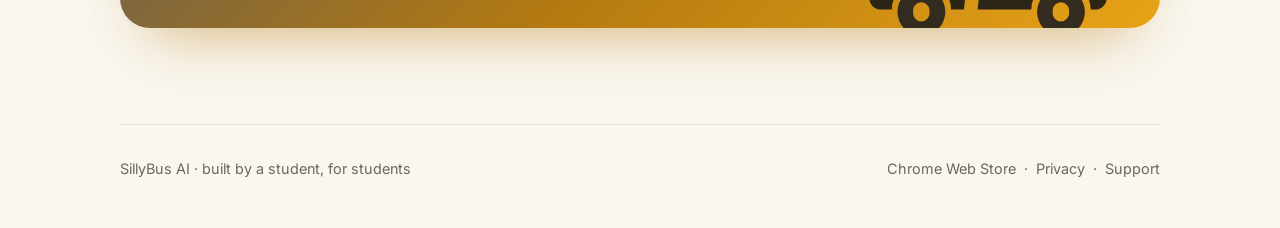
==== commit ce4f5adc: "The site catches up with 0.21.6, and a page the store listing can link to Four changes, all driven b" ====
--- a/index.html
+++ b/index.html
@@ -147,6 +147,7 @@
       <div class="app"><span class="app-ic" style="--ic:#1e5bb8">V</span><b>Veracross</b><i>schedule and real grades</i></div>
       <div class="app"><span class="app-ic" style="--ic:#4b4fc8">AP</span><b>AP Classroom</b><i>progress checks, never the questions</i></div>
       <div class="app"><span class="app-ic" style="--ic:#e8a317">a</span><b>Albert.io</b><i>practice sets and due dates</i></div>
+      <div class="app"><span class="app-ic" style="--ic:#d93025">M</span><b>Gmail</b><i>school mail only, sorted by what it wants</i></div>
       <div class="app"><span class="app-ic" style="--ic:#2b7de9">D</span><b>Google Docs</b><i>the syllabus your teacher actually updates</i></div>
       <div class="app"><span class="app-ic" style="--ic:#1a9c5b">▲</span><b>Drive</b><i>handouts, one click away</i></div>
       <div class="app"><span class="app-ic" style="--ic:#3b74d8">31</span><b>Google Calendar</b><i>and any iCal address you paste</i></div>
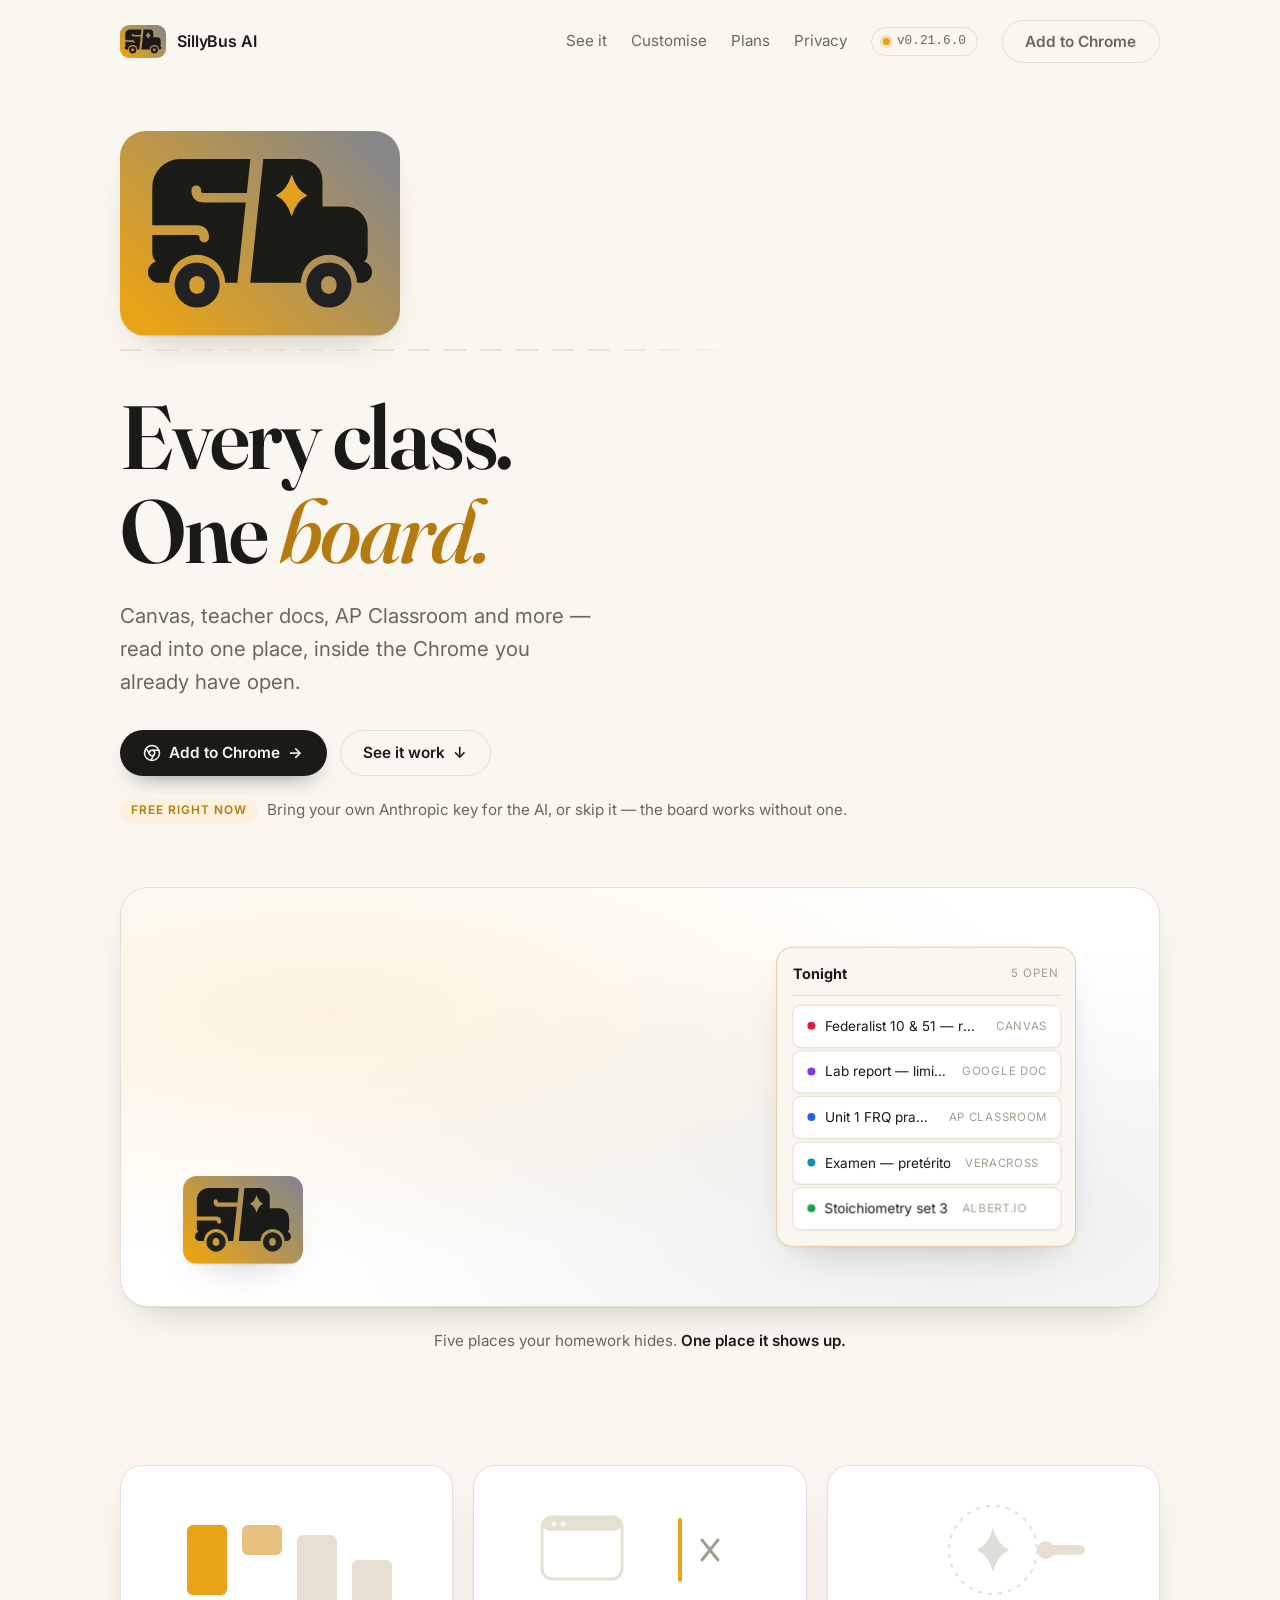
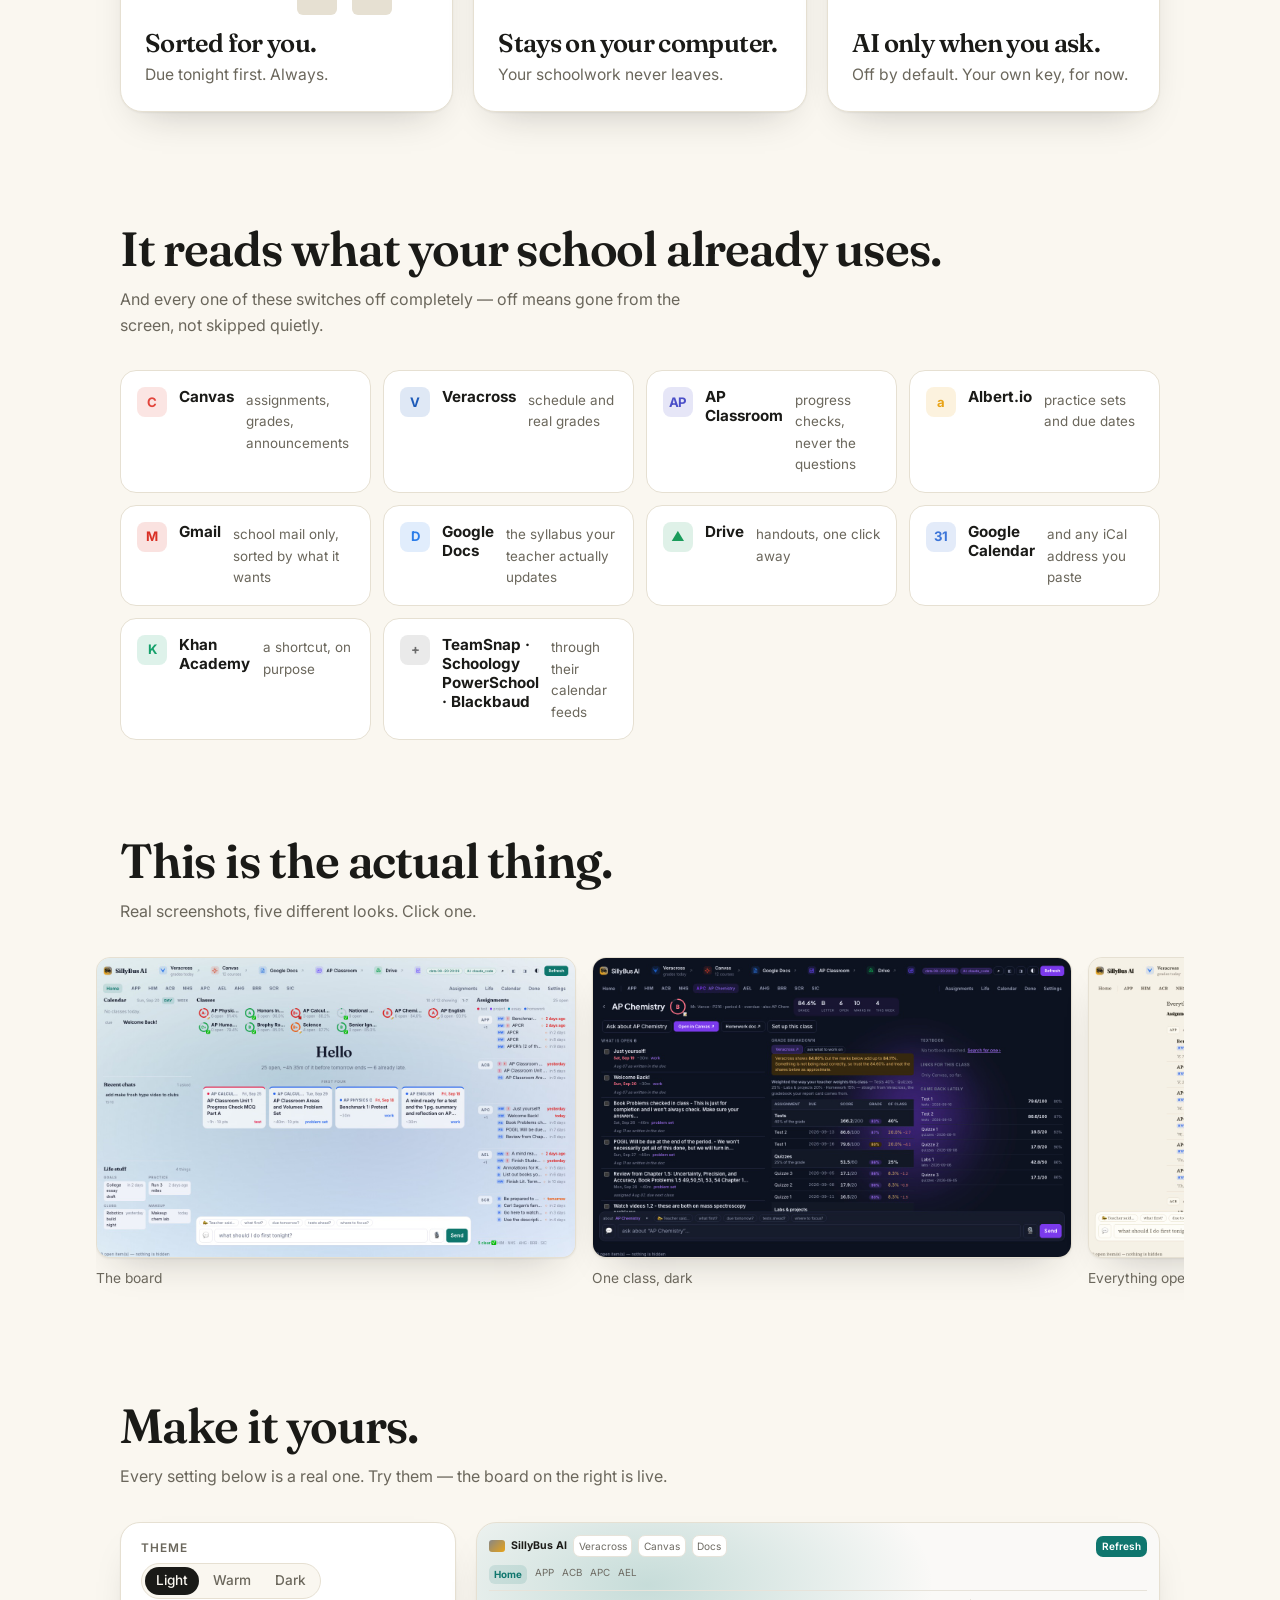
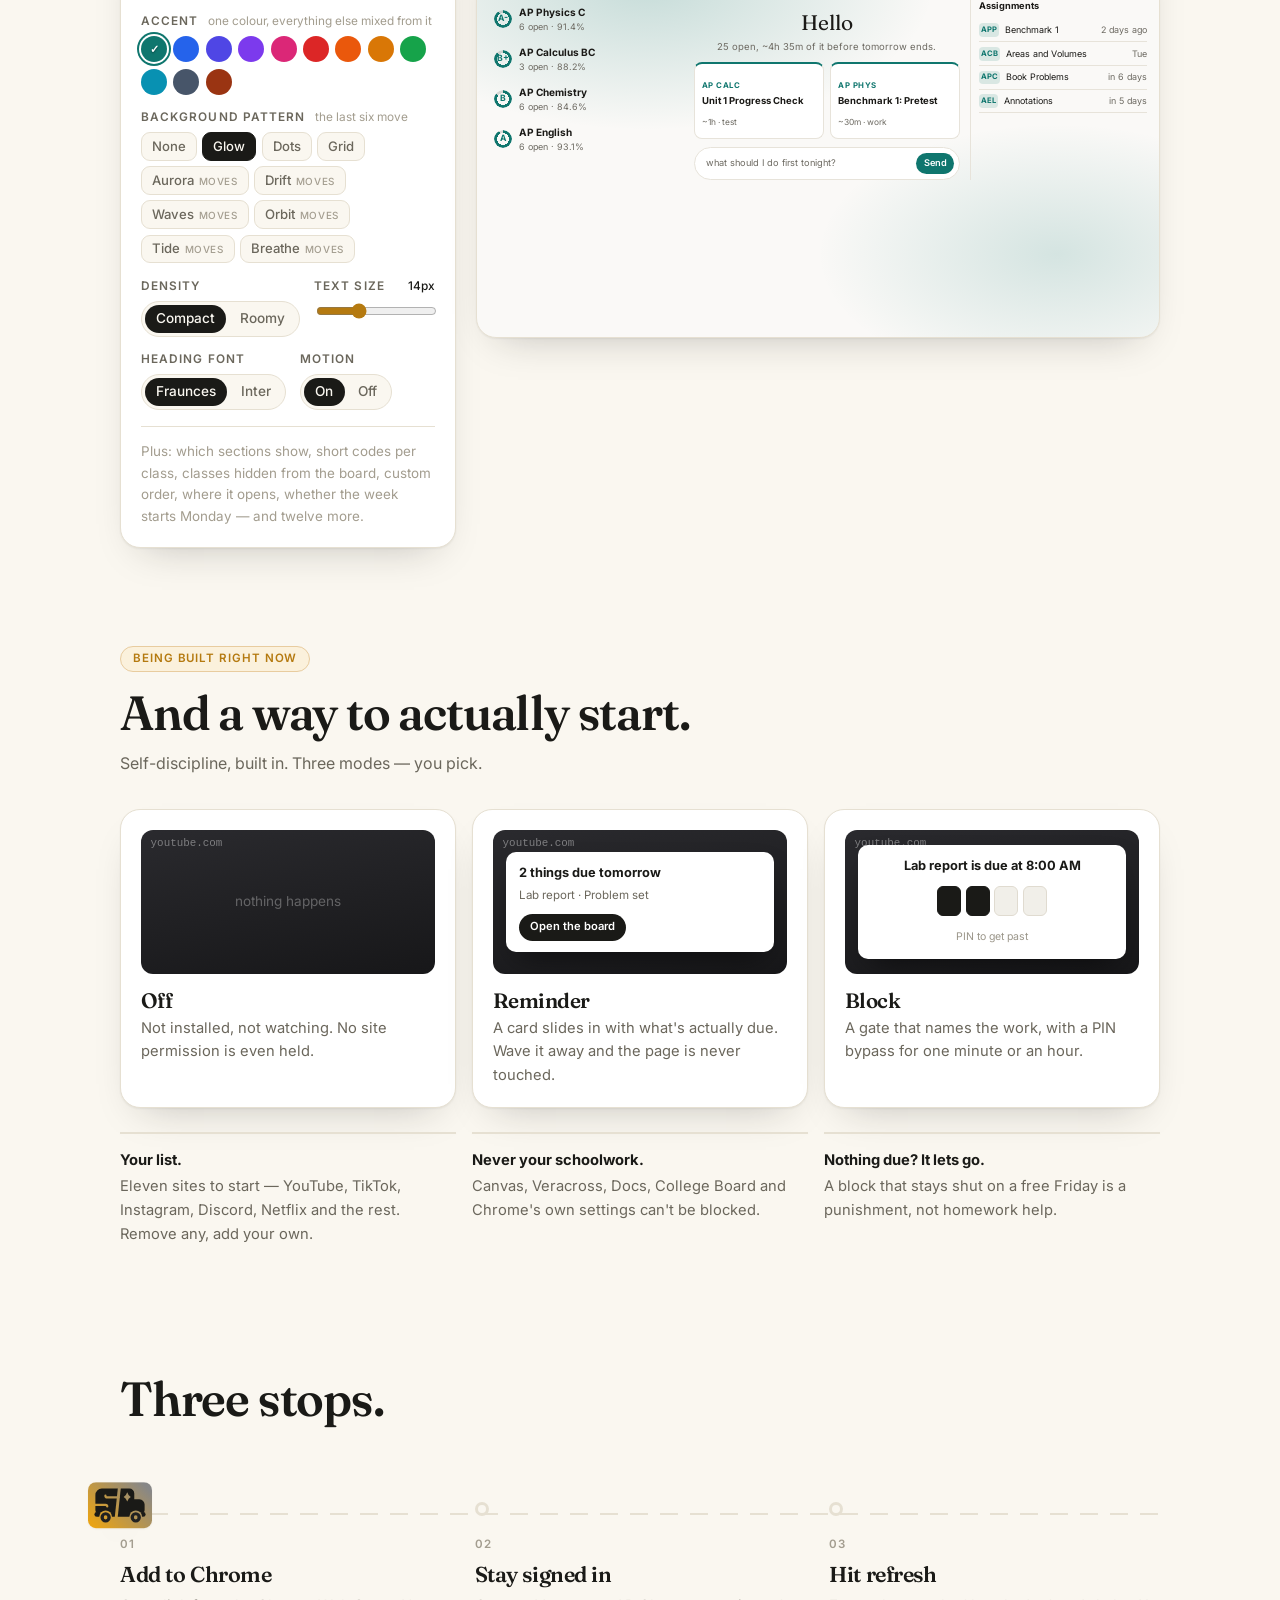
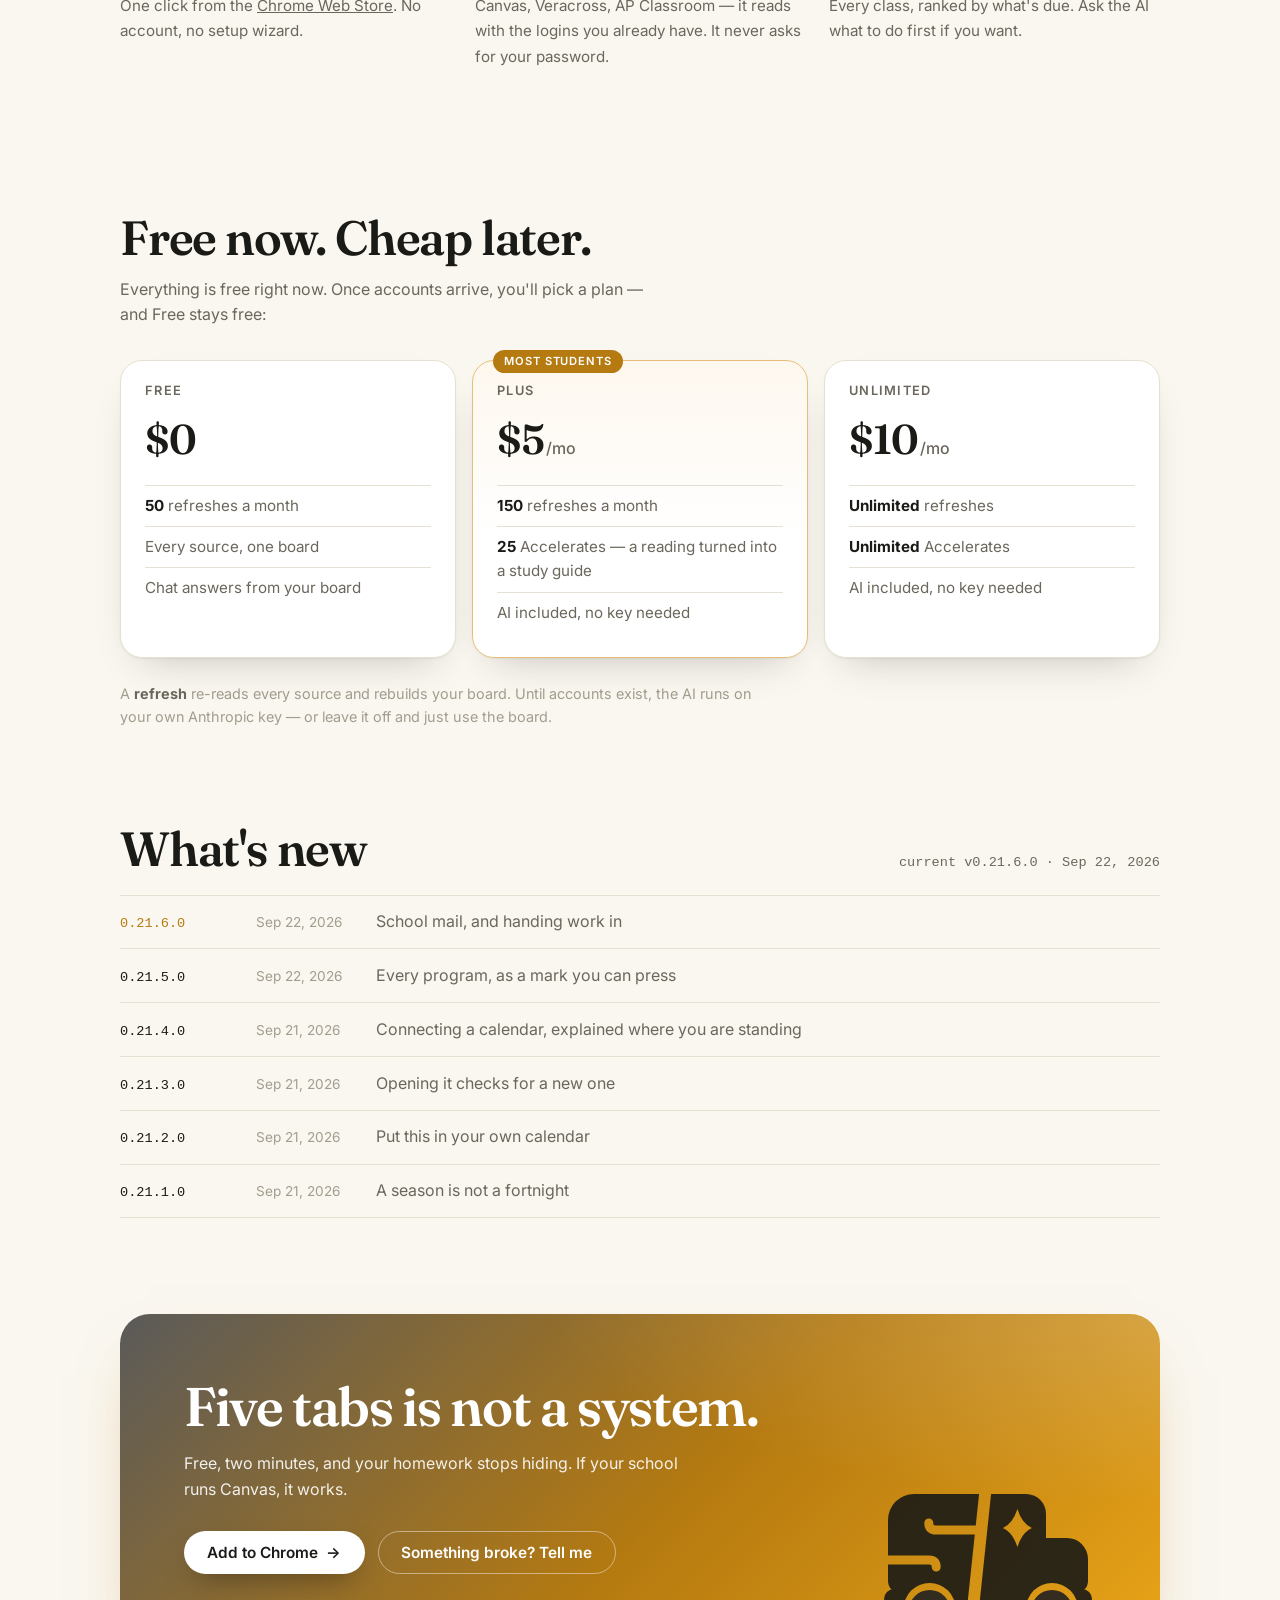
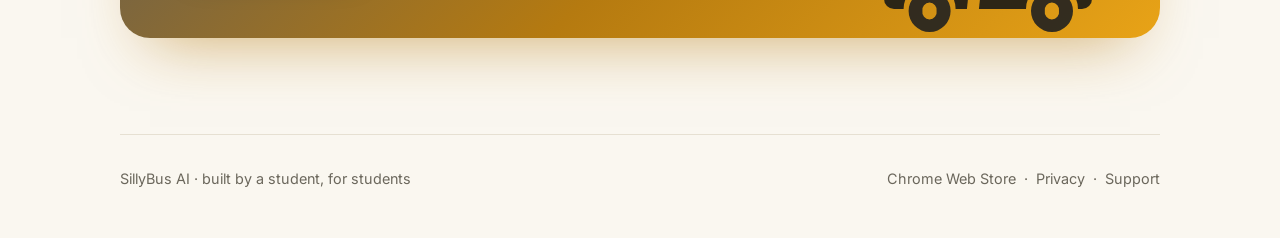
==== commit 43414fb4: "The logo the extension has, everywhere the site draws one Two separate faults, both visible in the h" ====
--- a/index.html
+++ b/index.html
@@ -23,13 +23,19 @@
 
 <svg width="0" height="0" style="position:absolute" aria-hidden="true">
   <defs>
-    <linearGradient id="bus-grad" x1="0" y1="0" x2="1" y2="0" gradientTransform="rotate(135 0.5 0.5)">
+    <!-- User space on purpose: rotate() inside objectBoundingBox is stretched by
+         each shape's aspect ratio, so 135 degrees drew a different angle in the
+         wide tile than in the square icon. These endpoints are that same axis,
+         measured against the box, and hold at every size. -->
+    <linearGradient id="bus-grad" gradientUnits="userSpaceOnUse"
+      x1="145.9" y1="48.5" x2="54" y2="140.4">
       <stop offset="0" stop-color="#878787"/><stop offset="1" stop-color="#E8A317"/>
     </linearGradient>
     <mask id="bus-mask" maskUnits="userSpaceOnUse" x="-60" y="-60" width="280" height="260">
       <rect x="-60" y="-60" width="280" height="260" fill="#fff"/>
       <path d="M49.7 12.5L55.7 12.5L49.3 73L43.3 73Z" fill="#000"/>
-      <path d="M14 21V53M14 21H25A8 8 0 0 1 25 37H14M14 37H27A8 8 0 0 1 27 53H14" fill="none" stroke="#000" stroke-width="4.5" stroke-linecap="round" stroke-linejoin="round"/>
+      <path d="M50.8 32H27.9Q24.4 32 24.4 28.5" fill="none" stroke="#000" stroke-width="4.5" stroke-linecap="round" stroke-linejoin="round"/>
+      <path d="M-0.5 47H24.6Q28.1 47 28.1 50.5" fill="none" stroke="#000" stroke-width="4.5" stroke-linecap="round" stroke-linejoin="round"/>
       <circle cx="24.8" cy="71.5" r="13" fill="#000"/><circle cx="86" cy="71.5" r="13" fill="#000"/>
       <use href="#sparkle-shape" fill="#000"/>
     </mask>
@@ -43,7 +49,7 @@
       <path fill-rule="evenodd" fill="#212121" d="M75.5 72.5a10.5 10.5 0 1 0 21 0a10.5 10.5 0 1 0 -21 0ZM82.4 72.5a3.6 3.6 0 1 0 7.1 0a3.6 3.6 0 1 0 -7.1 0Z"/>
     </g>
     <g id="bus-full">
-      <rect x="-3" y="9" width="114" height="79" fill="url(#bus-grad)"/>
+      <rect x="-11" y="1" width="130" height="95" fill="url(#bus-grad)"/>
       <use href="#bus-body"/>
     </g>
   </defs>
@@ -65,7 +71,7 @@
 
   <section class="hero">
     <div class="hero-mark" id="hero-mark" title="Click me" role="img" aria-label="SillyBus AI logo">
-      <svg viewBox="-3 9 114 79"><use href="#bus-full"/><use class="twinkle" href="#sparkle-shape" fill="#E8A317" opacity=".9"/></svg>
+      <svg viewBox="-11 1 130 95"><use href="#bus-full"/><use class="twinkle" href="#sparkle-shape" fill="#E8A317" opacity=".9"/></svg>
     </div>
     <div class="road" aria-hidden="true"></div>
     <h1 class="rise">Every class.<br>One <span class="accent">board.</span></h1>
@@ -88,7 +94,7 @@
         <div class="board-head"><b>Tonight</b><span>5 open</span></div>
         <div class="slot"></div><div class="slot"></div><div class="slot"></div><div class="slot"></div><div class="slot"></div>
       </div>
-      <div class="stage-bus" aria-hidden="true"><svg viewBox="-3 9 114 79"><use href="#bus-full"/></svg></div>
+      <div class="stage-bus" aria-hidden="true"><svg viewBox="-11 1 130 95"><use href="#bus-full"/></svg></div>
       <button class="replay" type="button" aria-label="Replay">↻</button>
     </div>
     <p class="stage-caption reveal">Five places your homework hides. <b>One place it shows up.</b></p>
@@ -328,7 +334,7 @@
     <div class="route" id="route">
       <div class="route-line"></div>
       <div class="route-progress" id="route-progress"></div>
-      <div class="route-bus" id="route-bus"><svg viewBox="-3 9 114 79"><use href="#bus-full"/></svg></div>
+      <div class="route-bus" id="route-bus"><svg viewBox="-11 1 130 95"><use href="#bus-full"/></svg></div>
       <ol class="steps">
         <li><div class="pin"></div><b>Add to Chrome</b><span>One click from the <a href="https://chromewebstore.google.com/detail/silly-bus-ai/nkglcihnfamdlmkiihoncmikndpmidpa">Chrome Web Store</a>. No account, no setup wizard.</span></li>
         <li><div class="pin"></div><b>Stay signed in</b><span>Canvas, Veracross, AP Classroom — it reads with the logins you already have. It never asks for your password.</span></li>
@@ -388,7 +394,7 @@
         <a class="btn btn-primary" data-burst href="https://chromewebstore.google.com/detail/silly-bus-ai/nkglcihnfamdlmkiihoncmikndpmidpa">Add to Chrome <span class="arrow">→</span></a>
         <a class="btn btn-ghost on-dark" href="https://github.com/ElMagoCT/sillybusai-site/issues/new?title=Something%20broke&labels=bug&body=School%3A%0AWhat%20happened%3A%0A">Something broke? Tell me</a>
       </div>
-      <div class="bus" aria-hidden="true"><svg viewBox="-3 9 114 79"><use href="#bus-body"/></svg></div>
+      <div class="bus" aria-hidden="true"><svg viewBox="-11 1 130 95"><use href="#bus-body"/></svg></div>
     </div>
   </section>
 
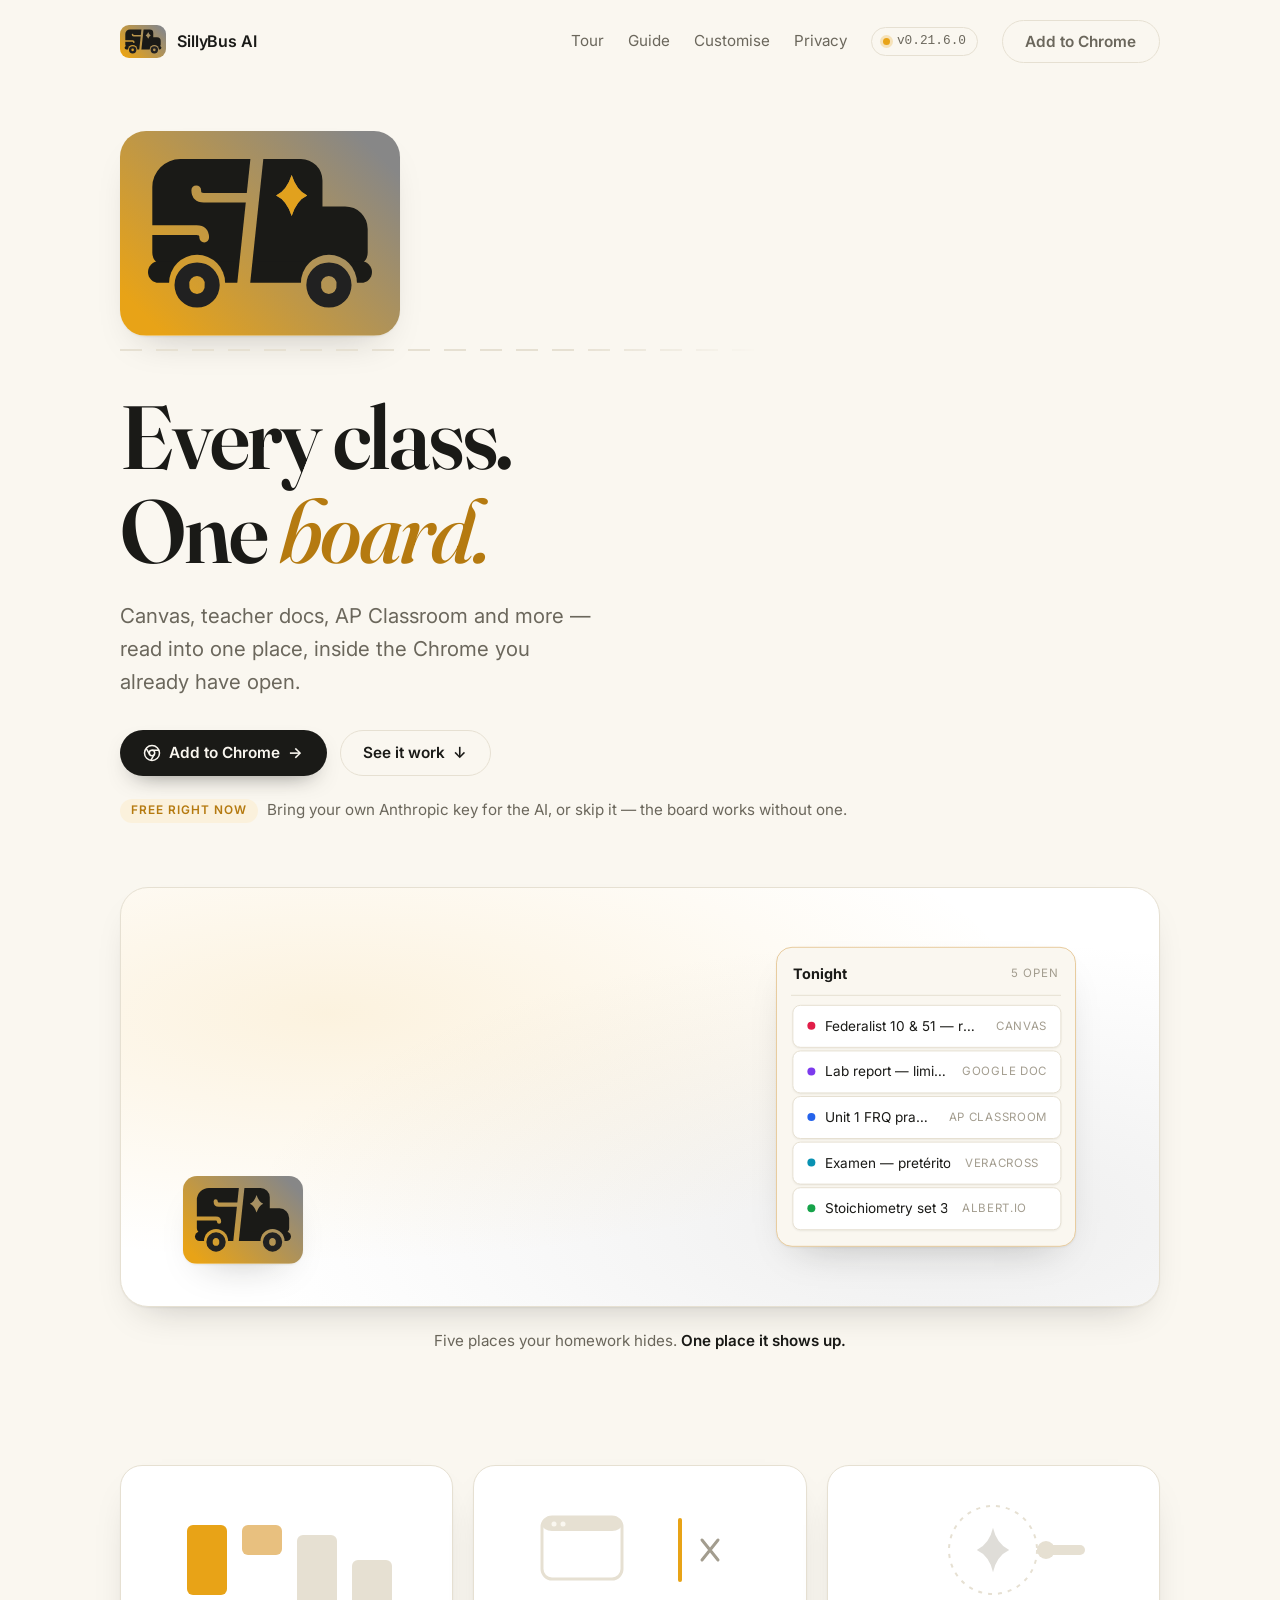
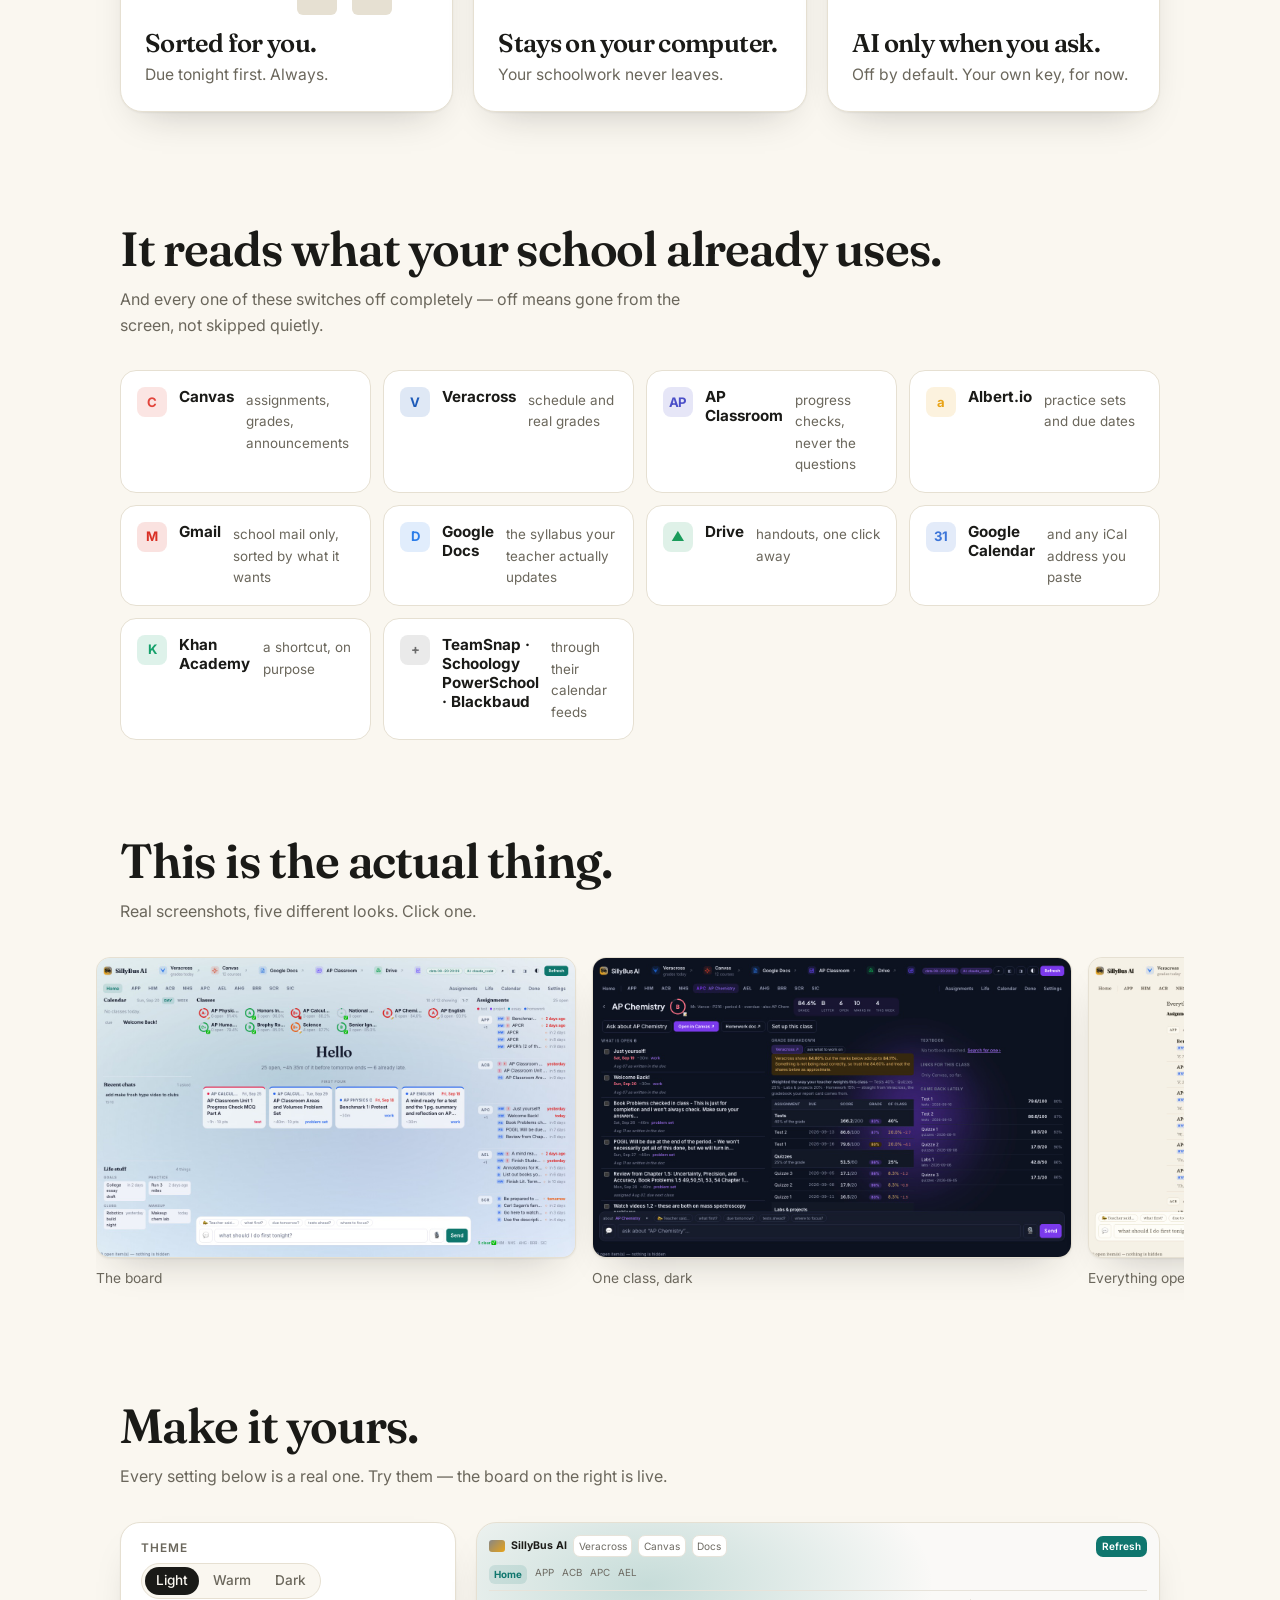
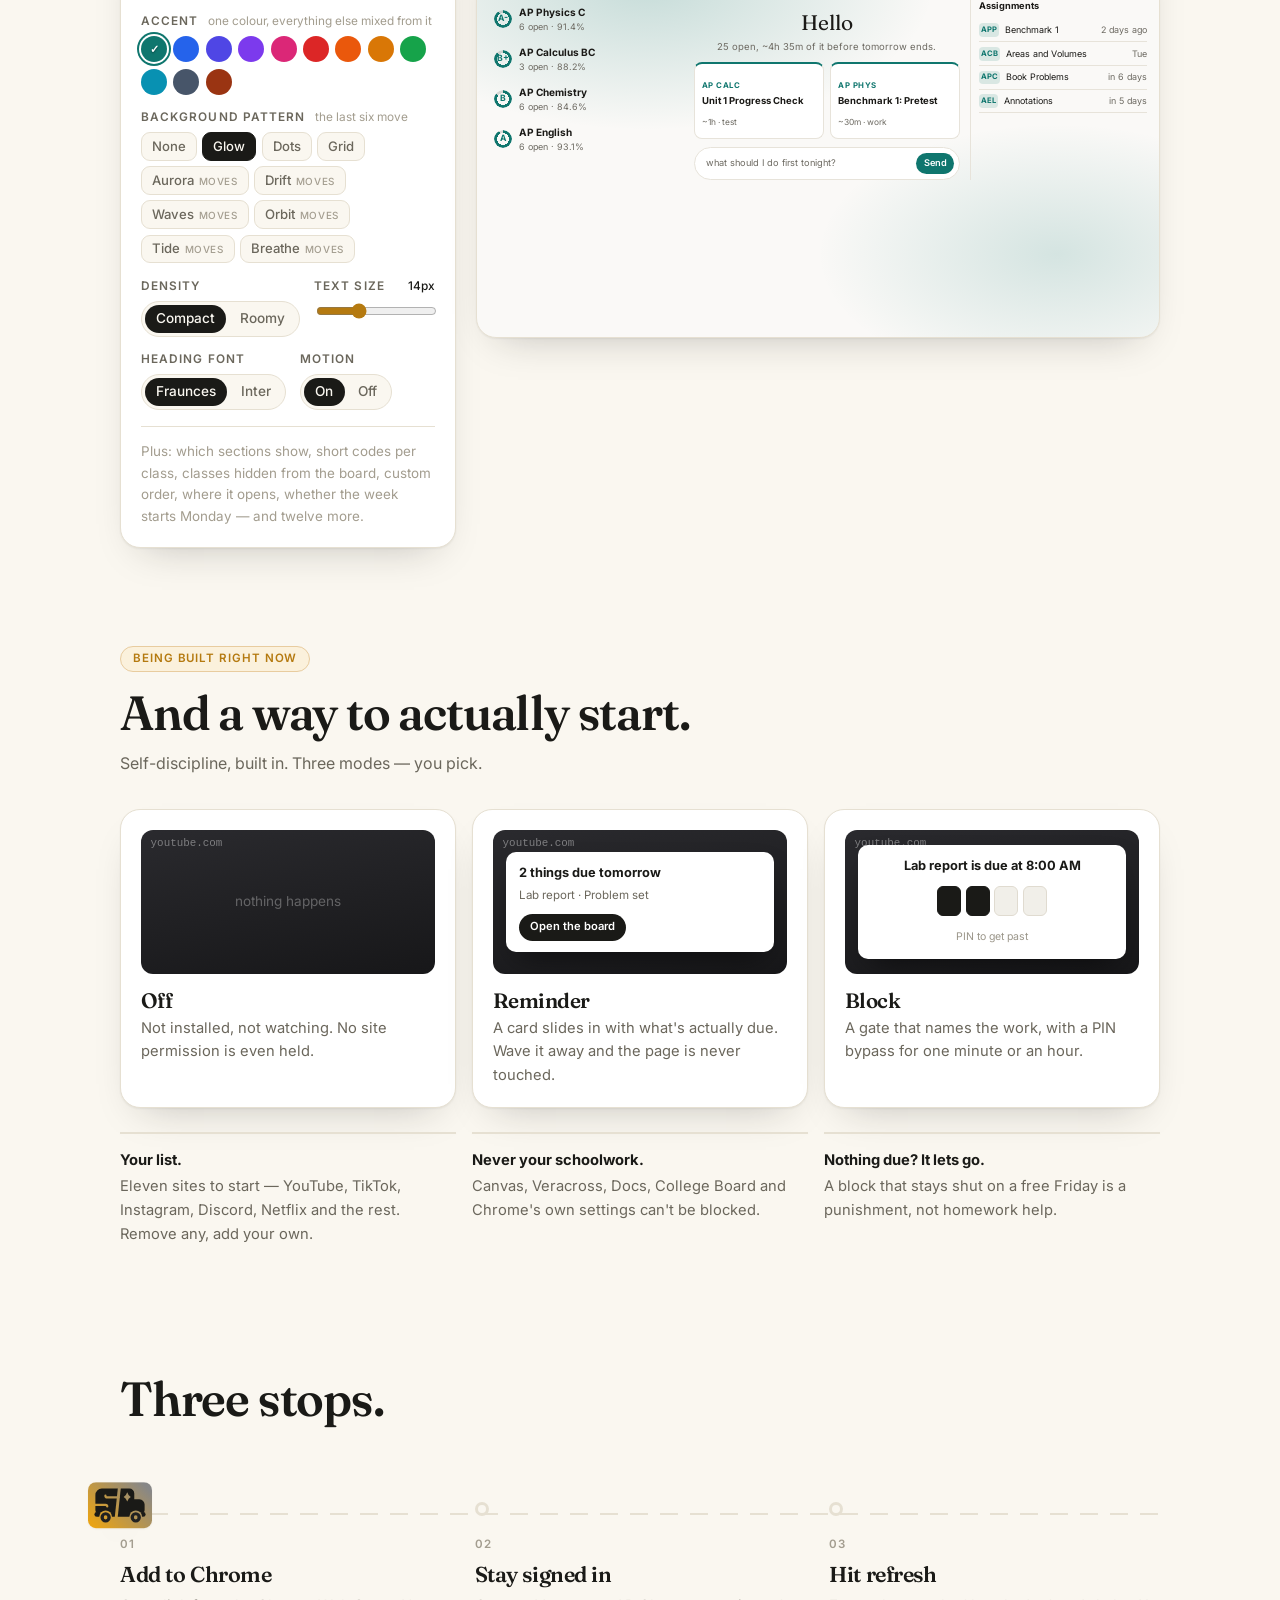
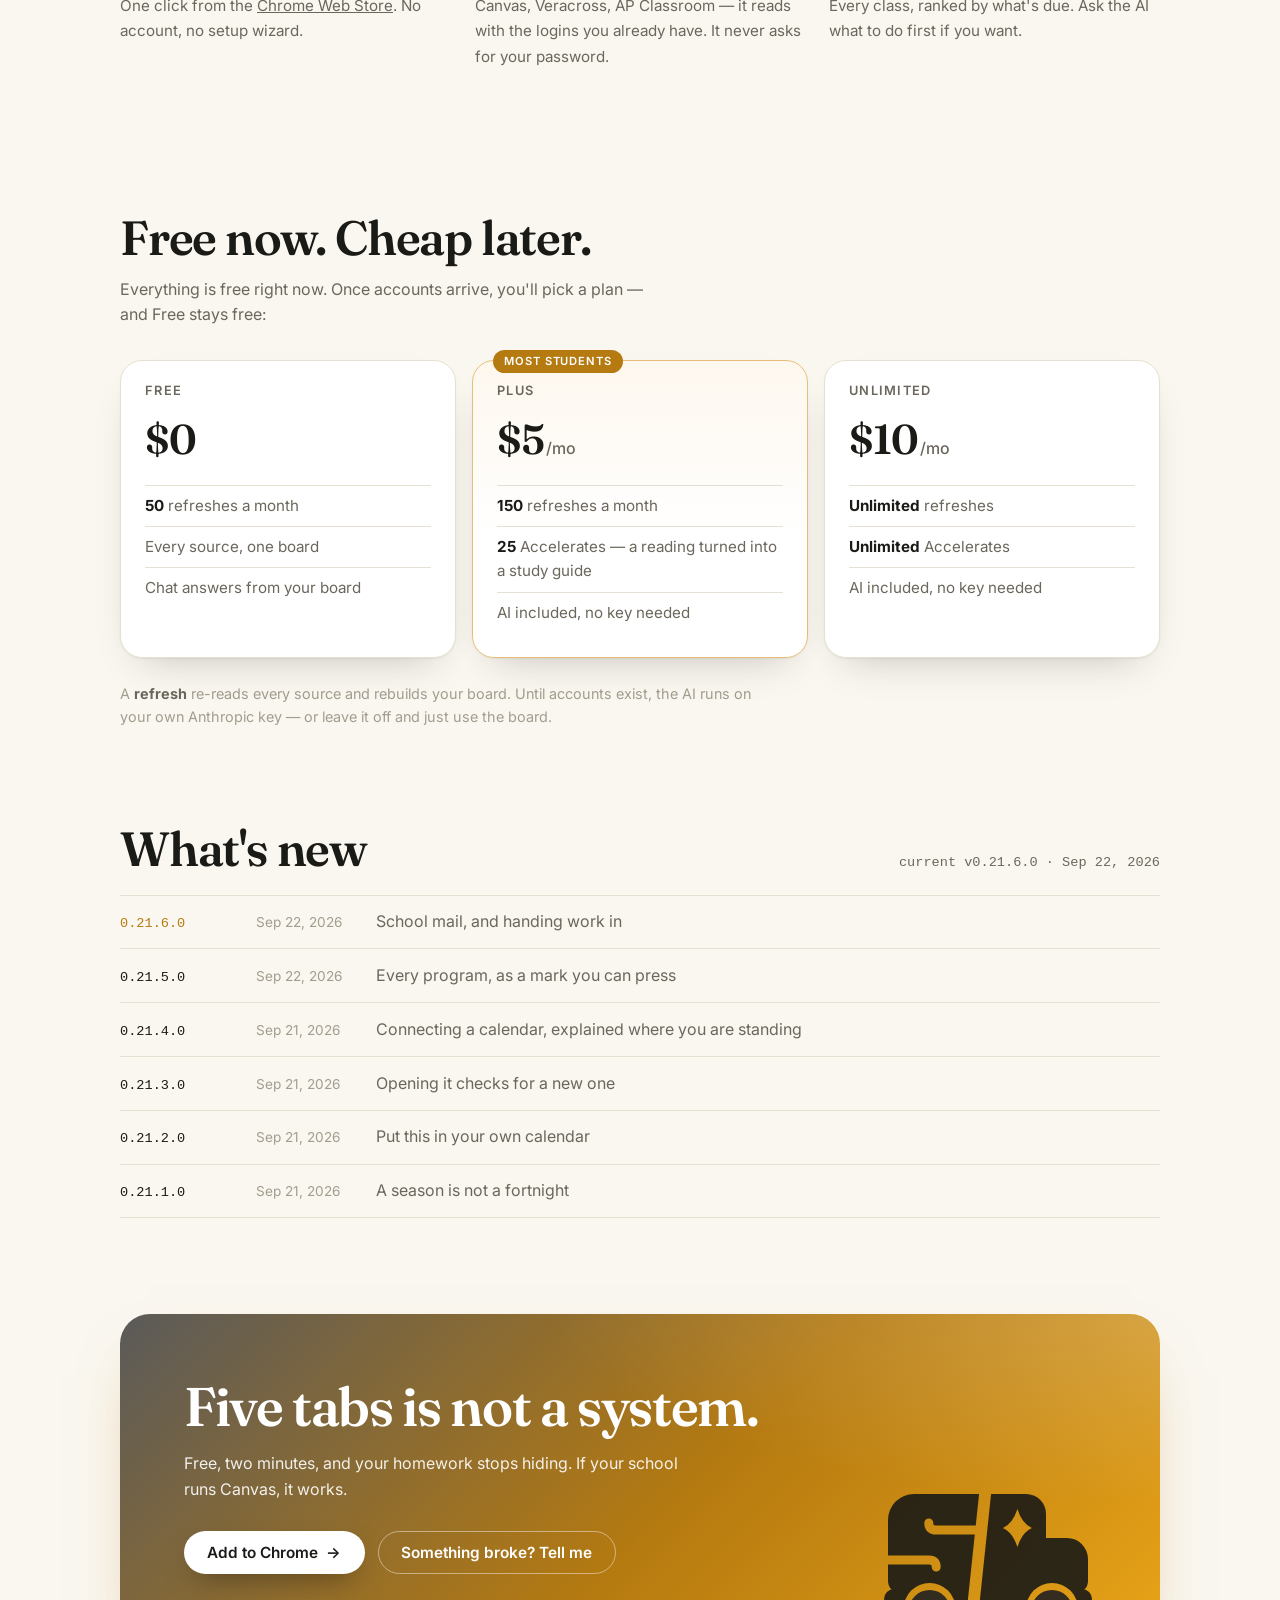
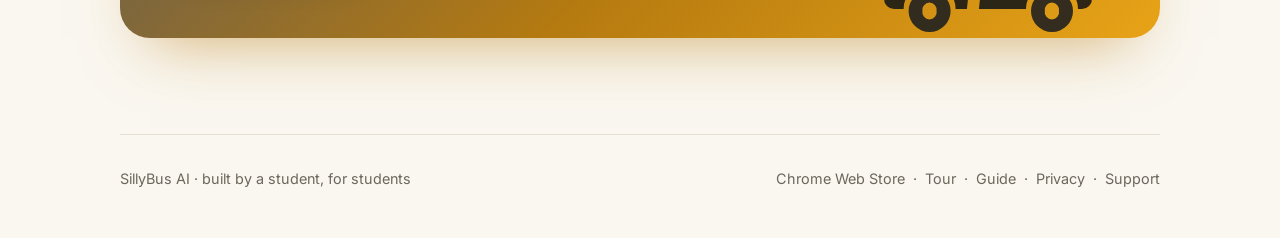
==== commit e63e8b80: "The tour and every feature: two new pages tour.html plays the extension's own seven-step tour over t" ====
--- a/index.html
+++ b/index.html
@@ -60,9 +60,9 @@
   <nav class="nav">
     <a class="brand" href="./"><img src="assets/img/logo.svg" alt="" width="46" height="32">SillyBus AI</a>
     <div class="nav-links">
-      <a class="hide-sm" href="#shots">See it</a>
+      <a class="hide-sm" href="tour.html">Tour</a>
+      <a class="hide-sm" href="guide.html">Guide</a>
       <a class="hide-sm" href="#make-it-yours">Customise</a>
-      <a class="hide-sm" href="#plans">Plans</a>
       <a class="hide-xs" href="privacy.html">Privacy</a>
       <a class="version" id="version" href="#changes" title="What's new"><span class="vdot"></span><span class="vtext">Changelog</span></a>
       <a class="btn btn-ghost" href="https://chromewebstore.google.com/detail/silly-bus-ai/nkglcihnfamdlmkiihoncmikndpmidpa">Add to Chrome</a>
@@ -400,7 +400,7 @@
 
   <footer>
     <span>SillyBus AI · built by a student, for students</span>
-    <span><a href="https://chromewebstore.google.com/detail/silly-bus-ai/nkglcihnfamdlmkiihoncmikndpmidpa">Chrome Web Store</a> &nbsp;·&nbsp; <a href="privacy.html">Privacy</a> &nbsp;·&nbsp; <a href="https://github.com/ElMagoCT/sillybusai-site/issues">Support</a></span>
+    <span><a href="https://chromewebstore.google.com/detail/silly-bus-ai/nkglcihnfamdlmkiihoncmikndpmidpa">Chrome Web Store</a> &nbsp;·&nbsp; <a href="tour.html">Tour</a> &nbsp;·&nbsp; <a href="guide.html">Guide</a> &nbsp;·&nbsp; <a href="privacy.html">Privacy</a> &nbsp;·&nbsp; <a href="https://github.com/ElMagoCT/sillybusai-site/issues">Support</a></span>
   </footer>
 </div>
 
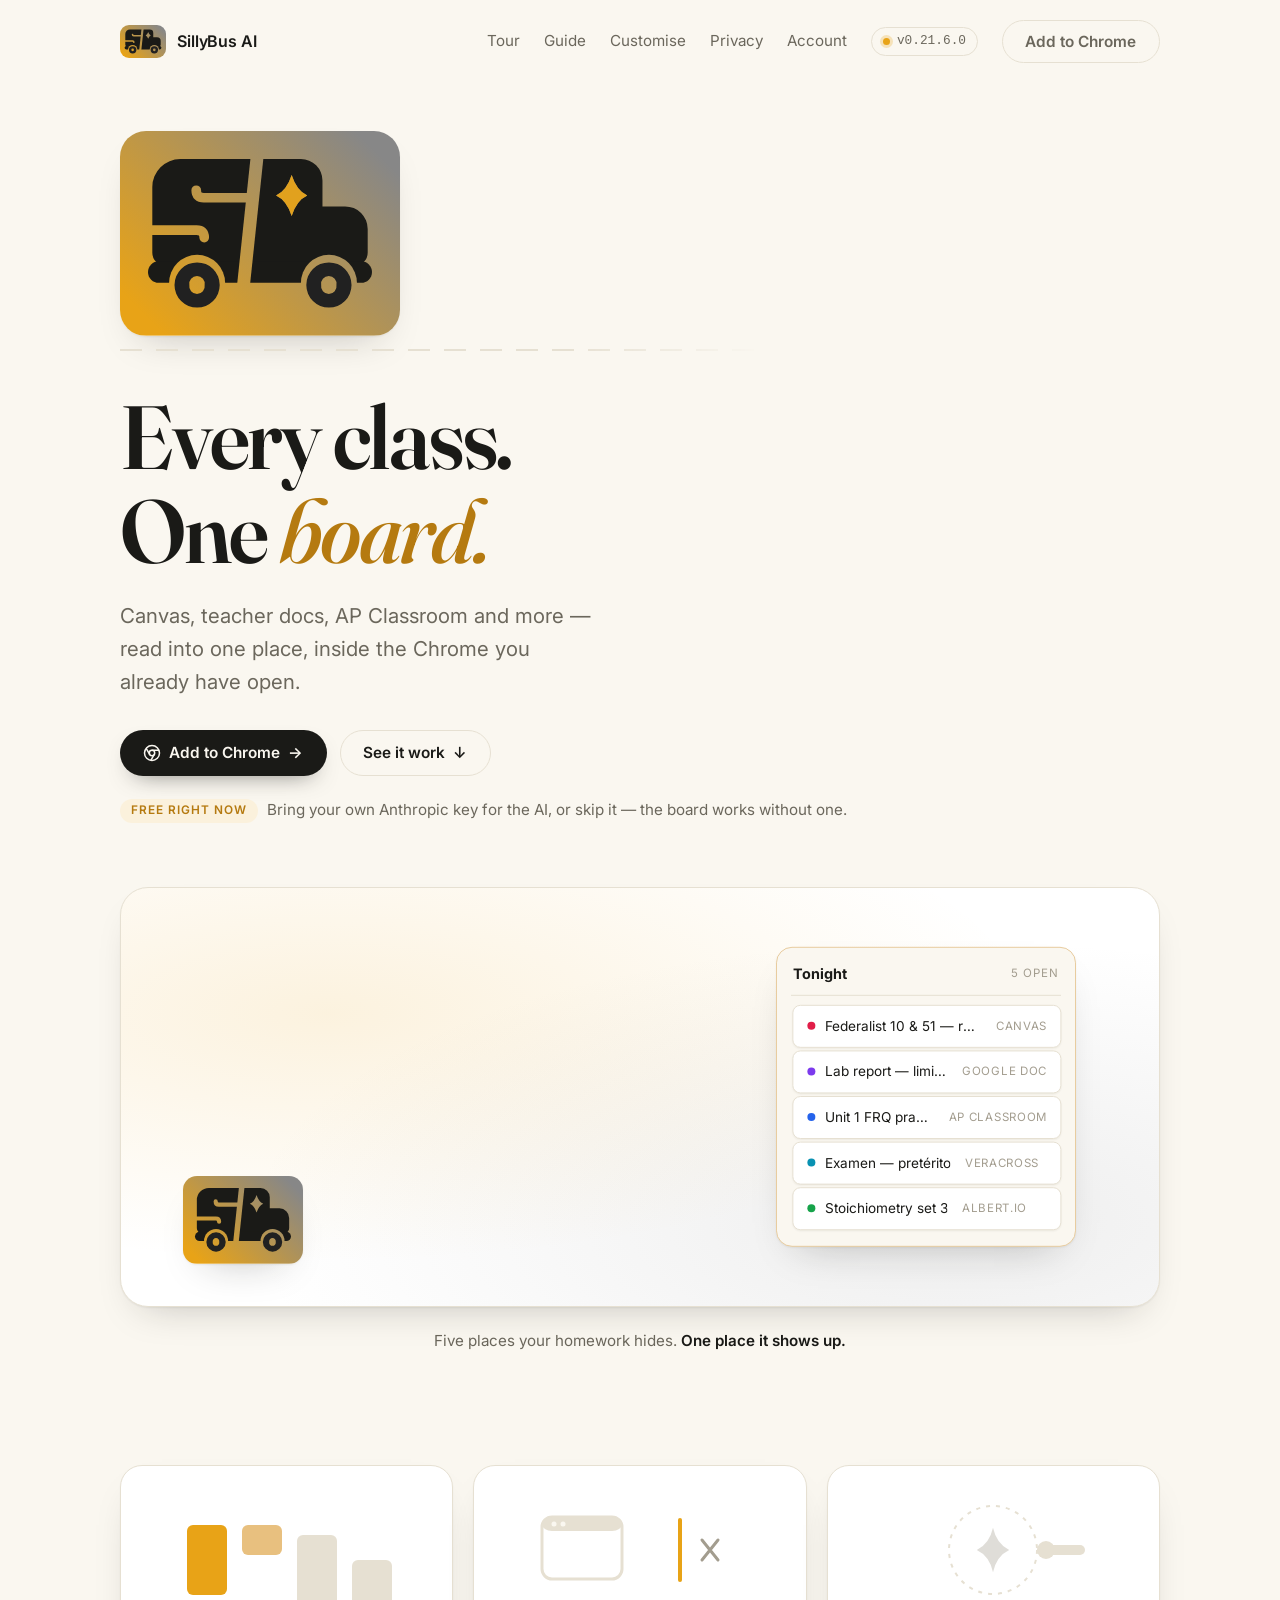
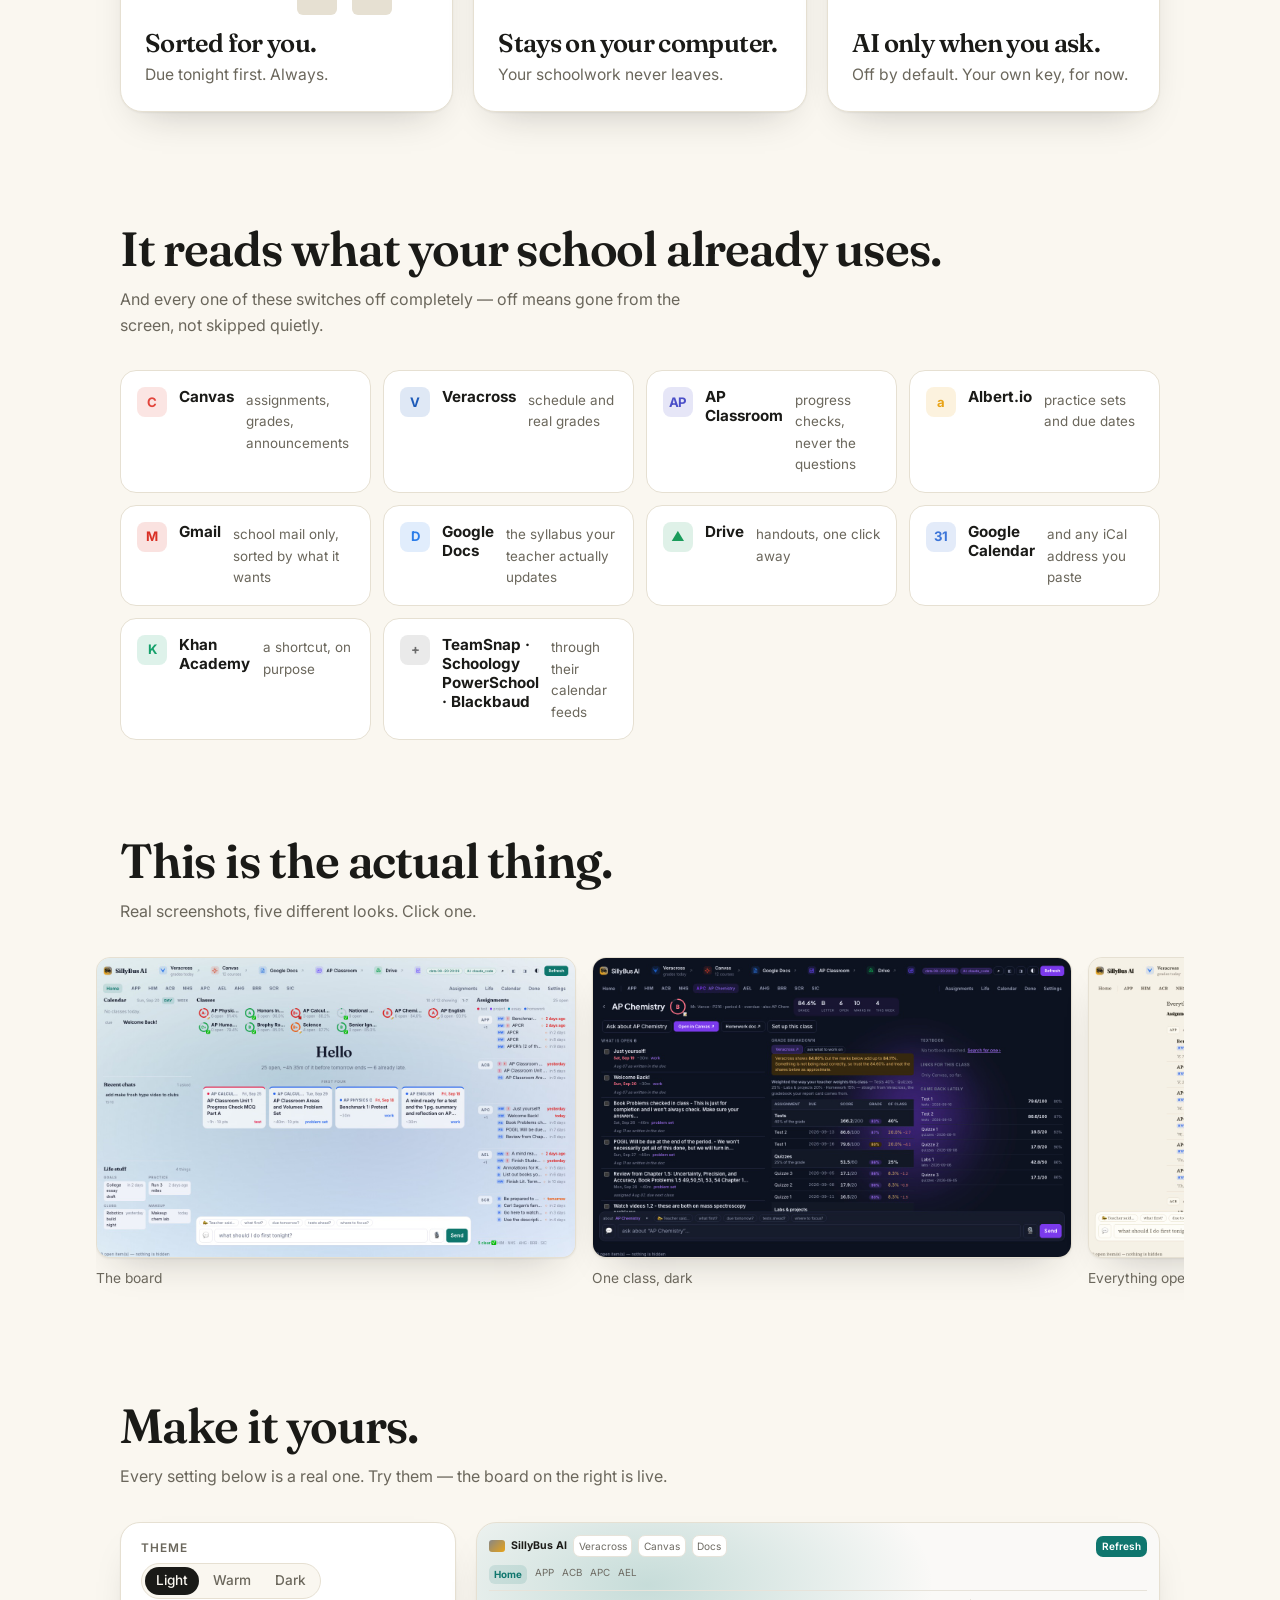
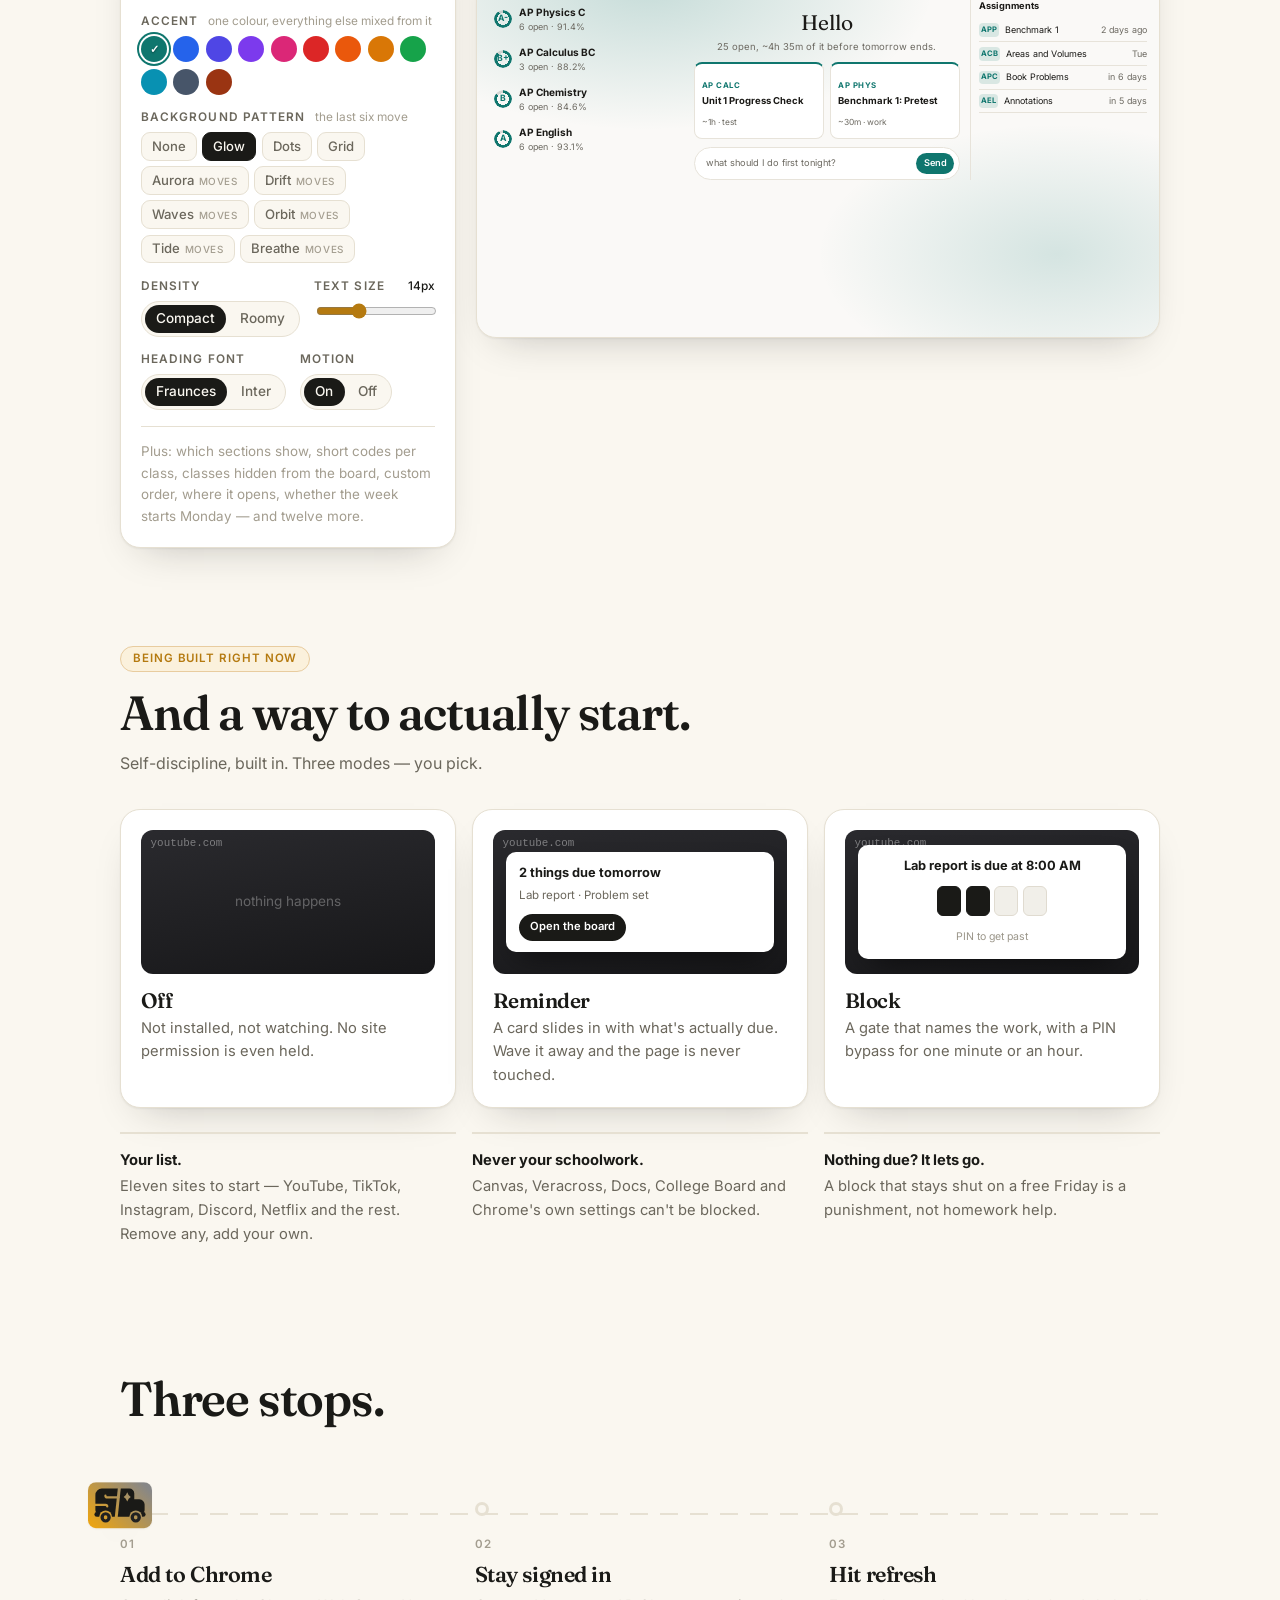
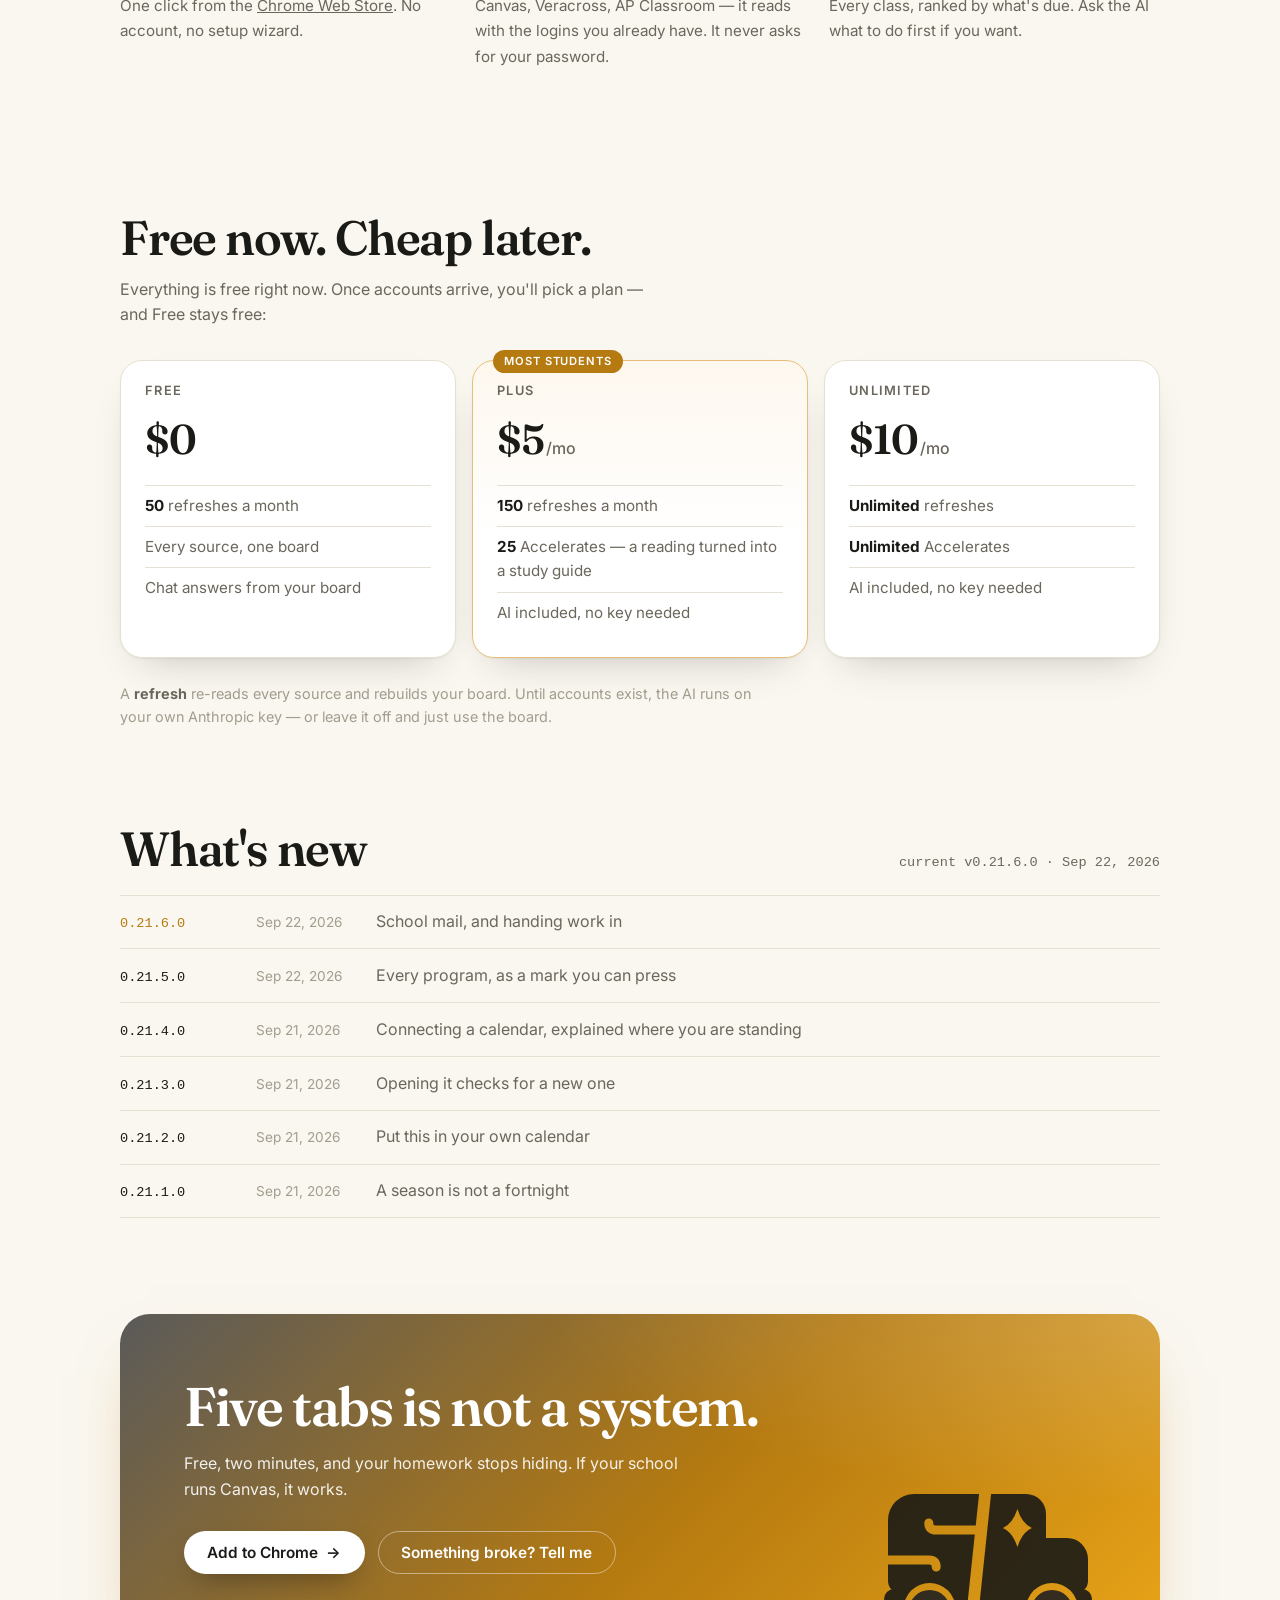
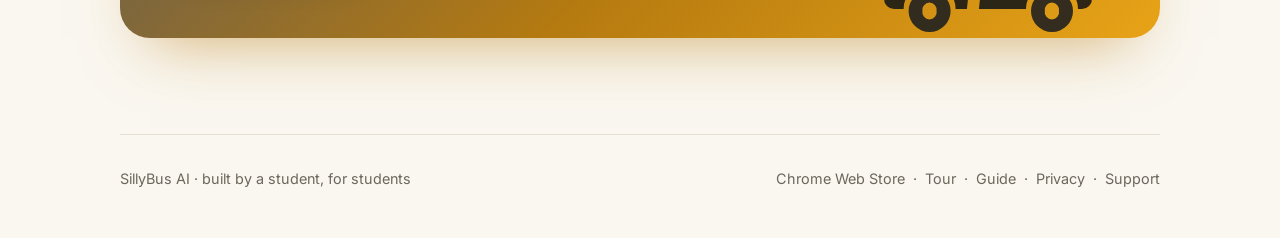
==== commit a2b9da42: "An account page, and the privacy policy for it - account.html: sign in with Google (email and passwo" ====
--- a/index.html
+++ b/index.html
@@ -64,6 +64,7 @@
       <a class="hide-sm" href="guide.html">Guide</a>
       <a class="hide-sm" href="#make-it-yours">Customise</a>
       <a class="hide-xs" href="privacy.html">Privacy</a>
+      <a class="hide-xs" href="account.html">Account</a>
       <a class="version" id="version" href="#changes" title="What's new"><span class="vdot"></span><span class="vtext">Changelog</span></a>
       <a class="btn btn-ghost" href="https://chromewebstore.google.com/detail/silly-bus-ai/nkglcihnfamdlmkiihoncmikndpmidpa">Add to Chrome</a>
     </div>
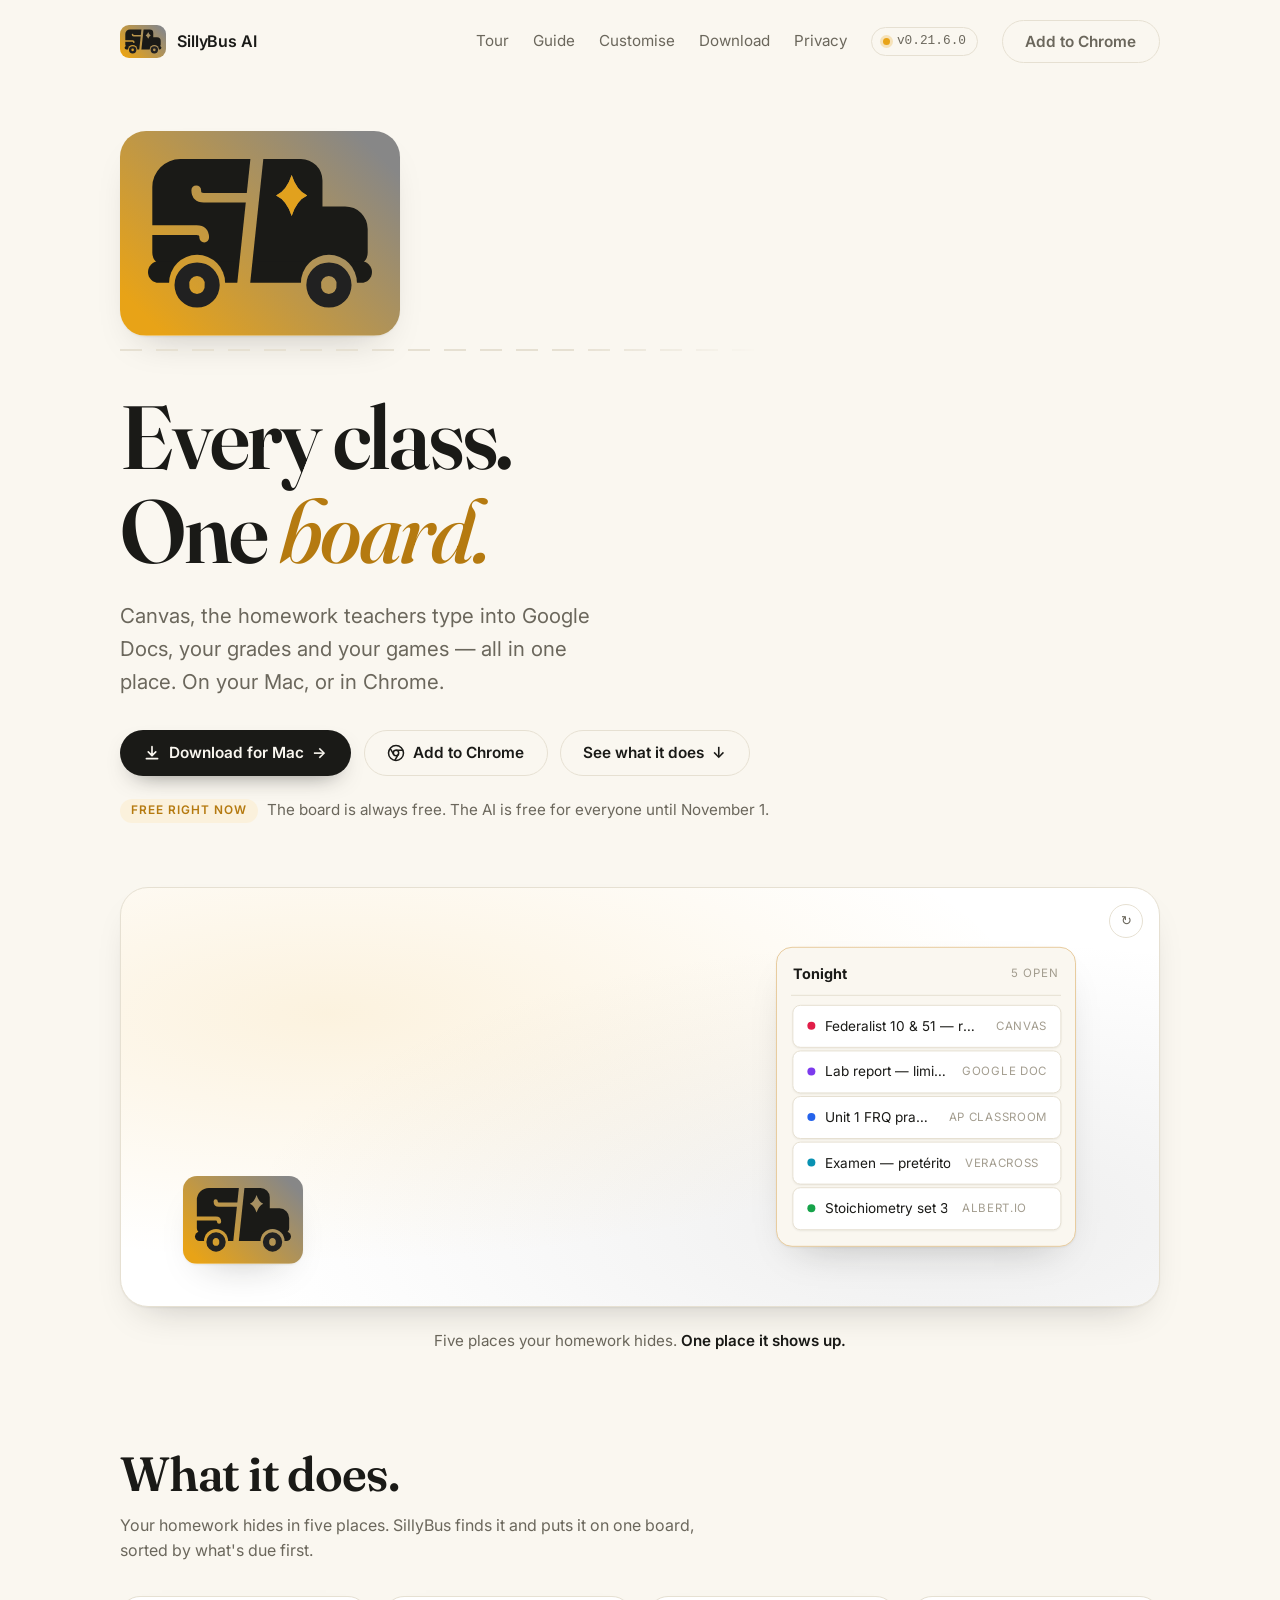
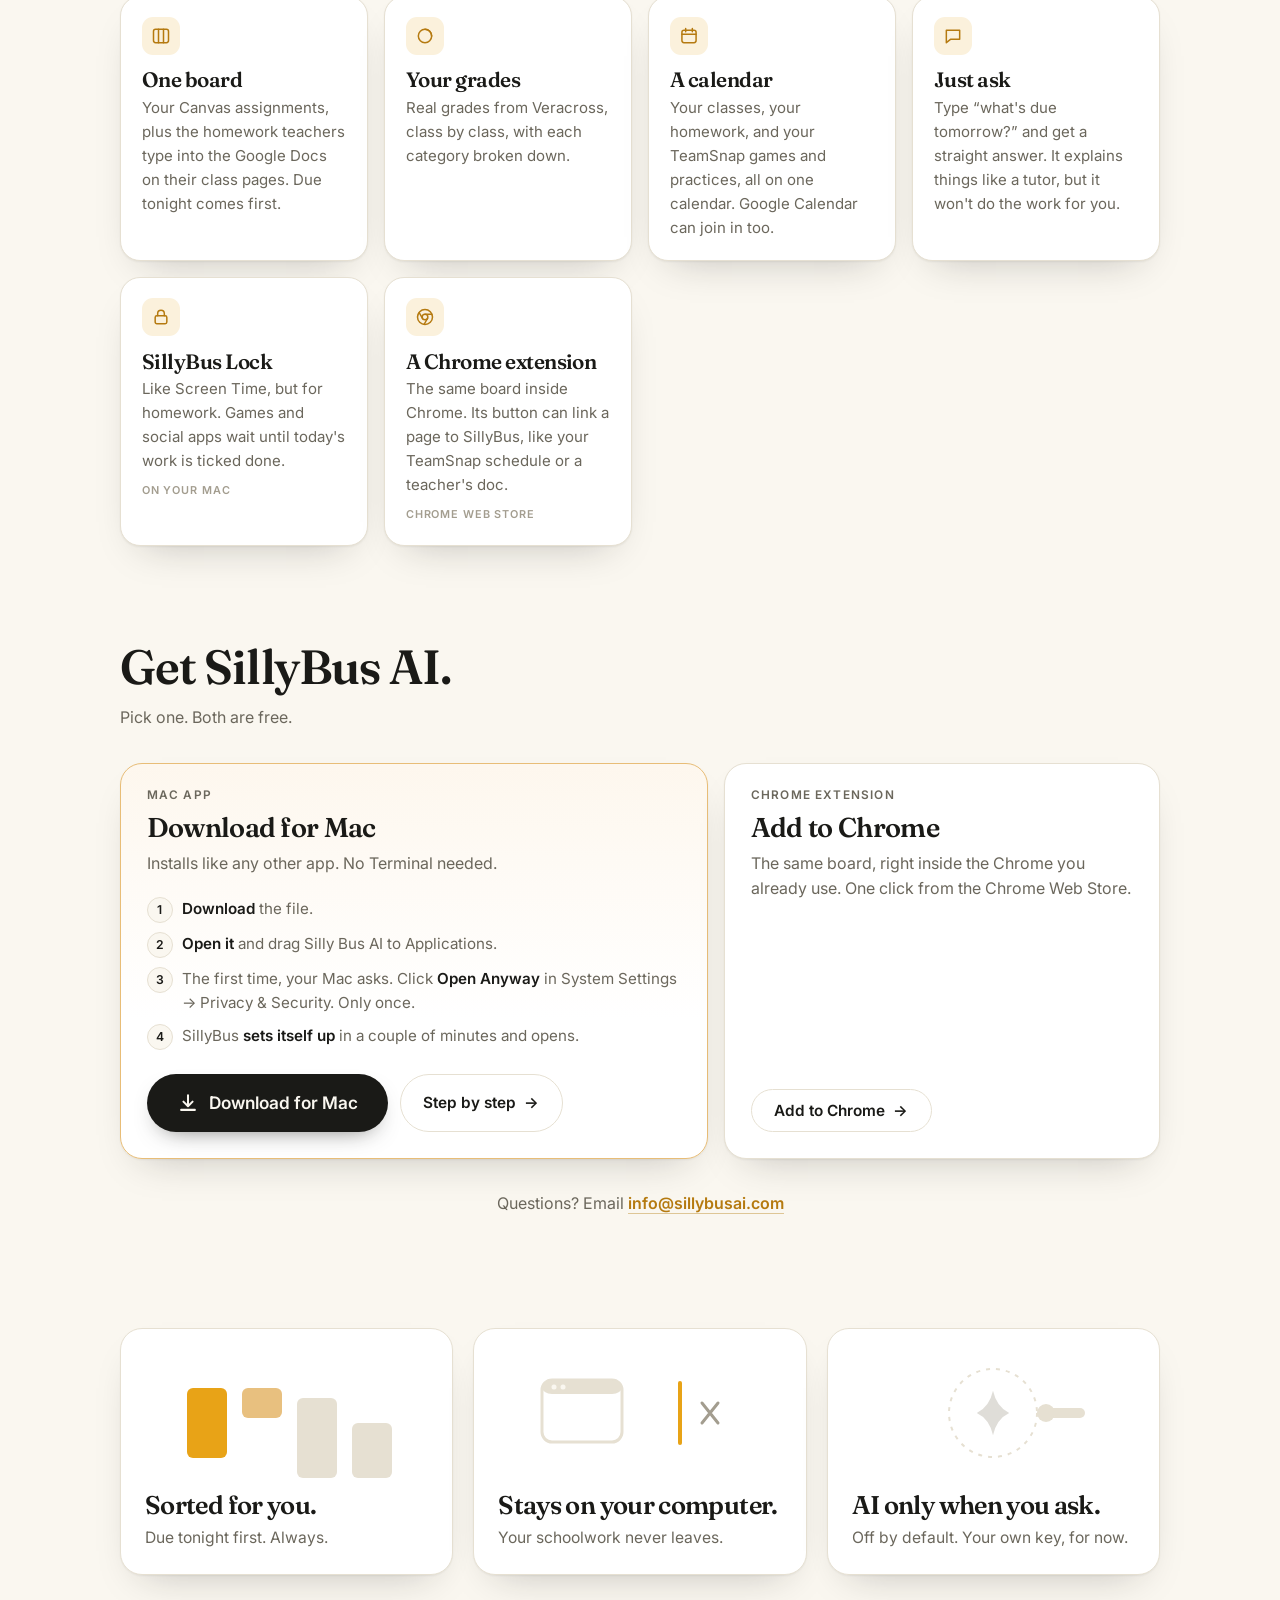
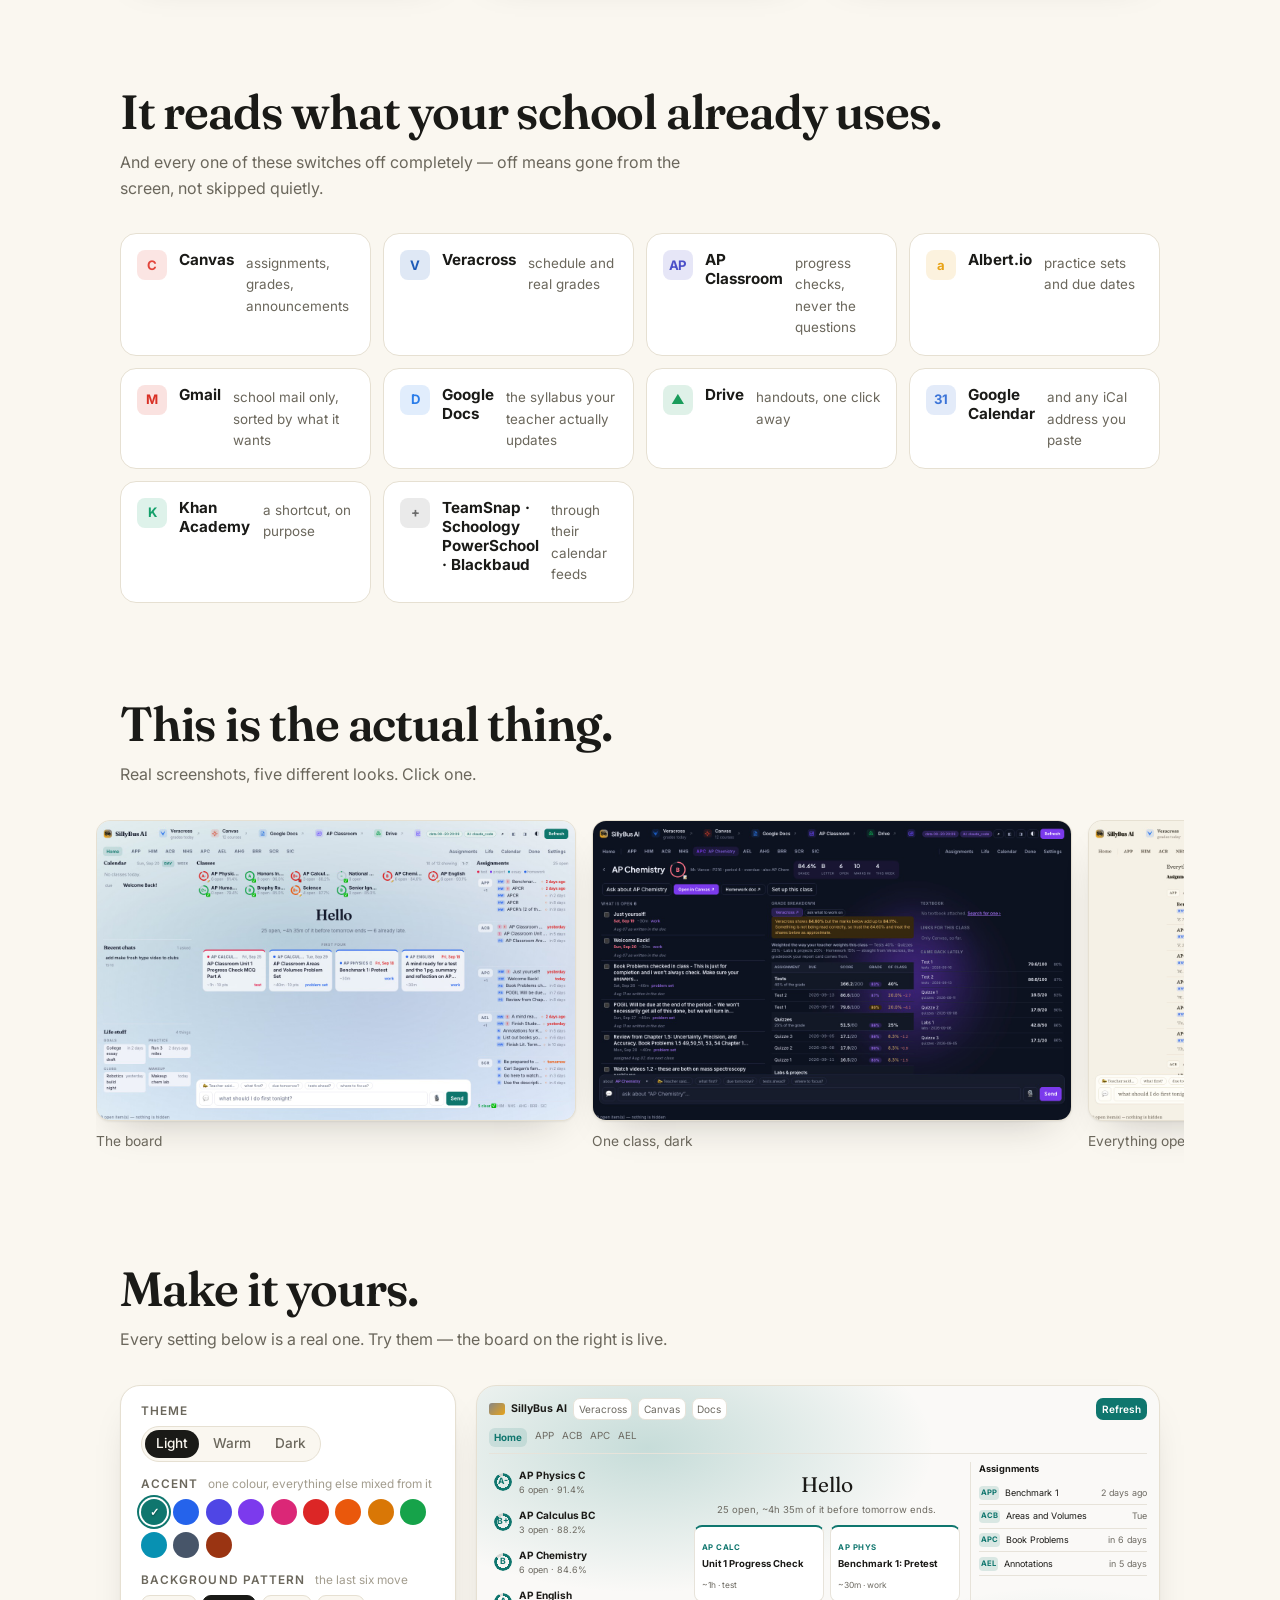
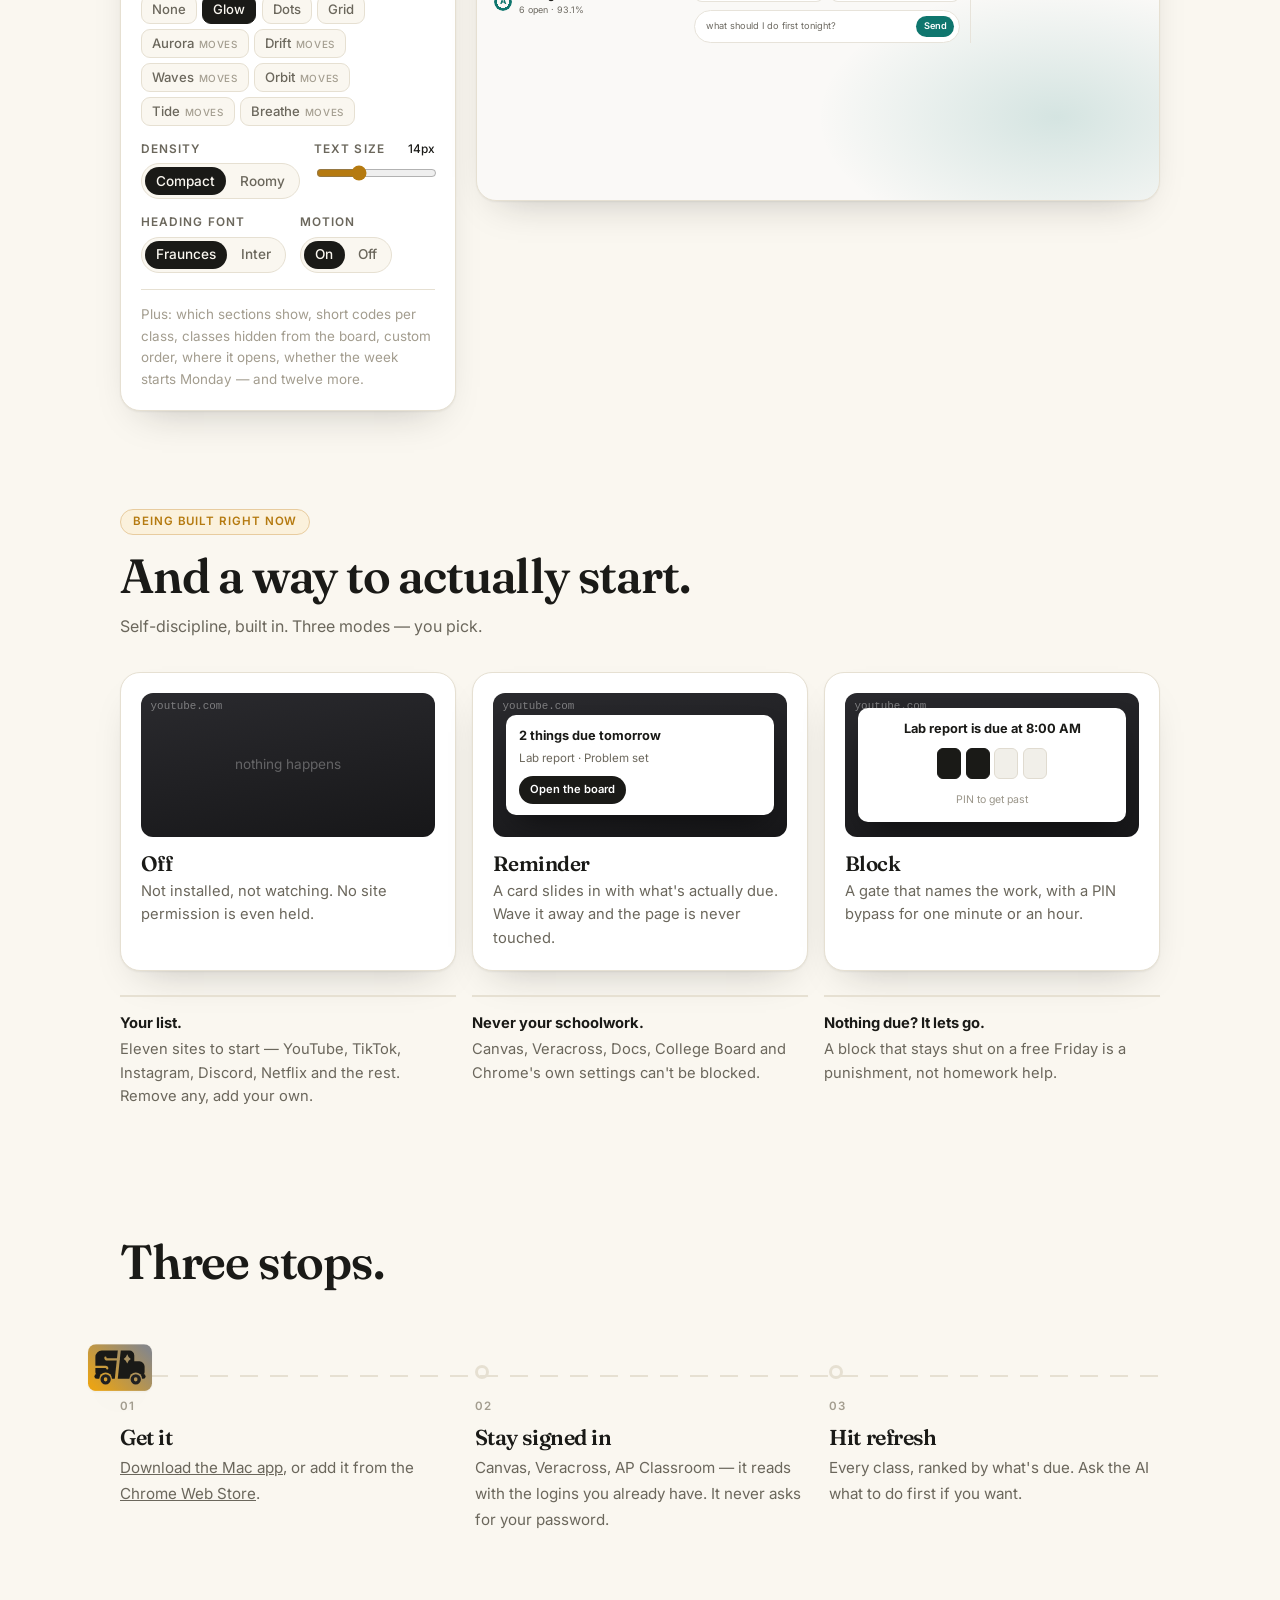
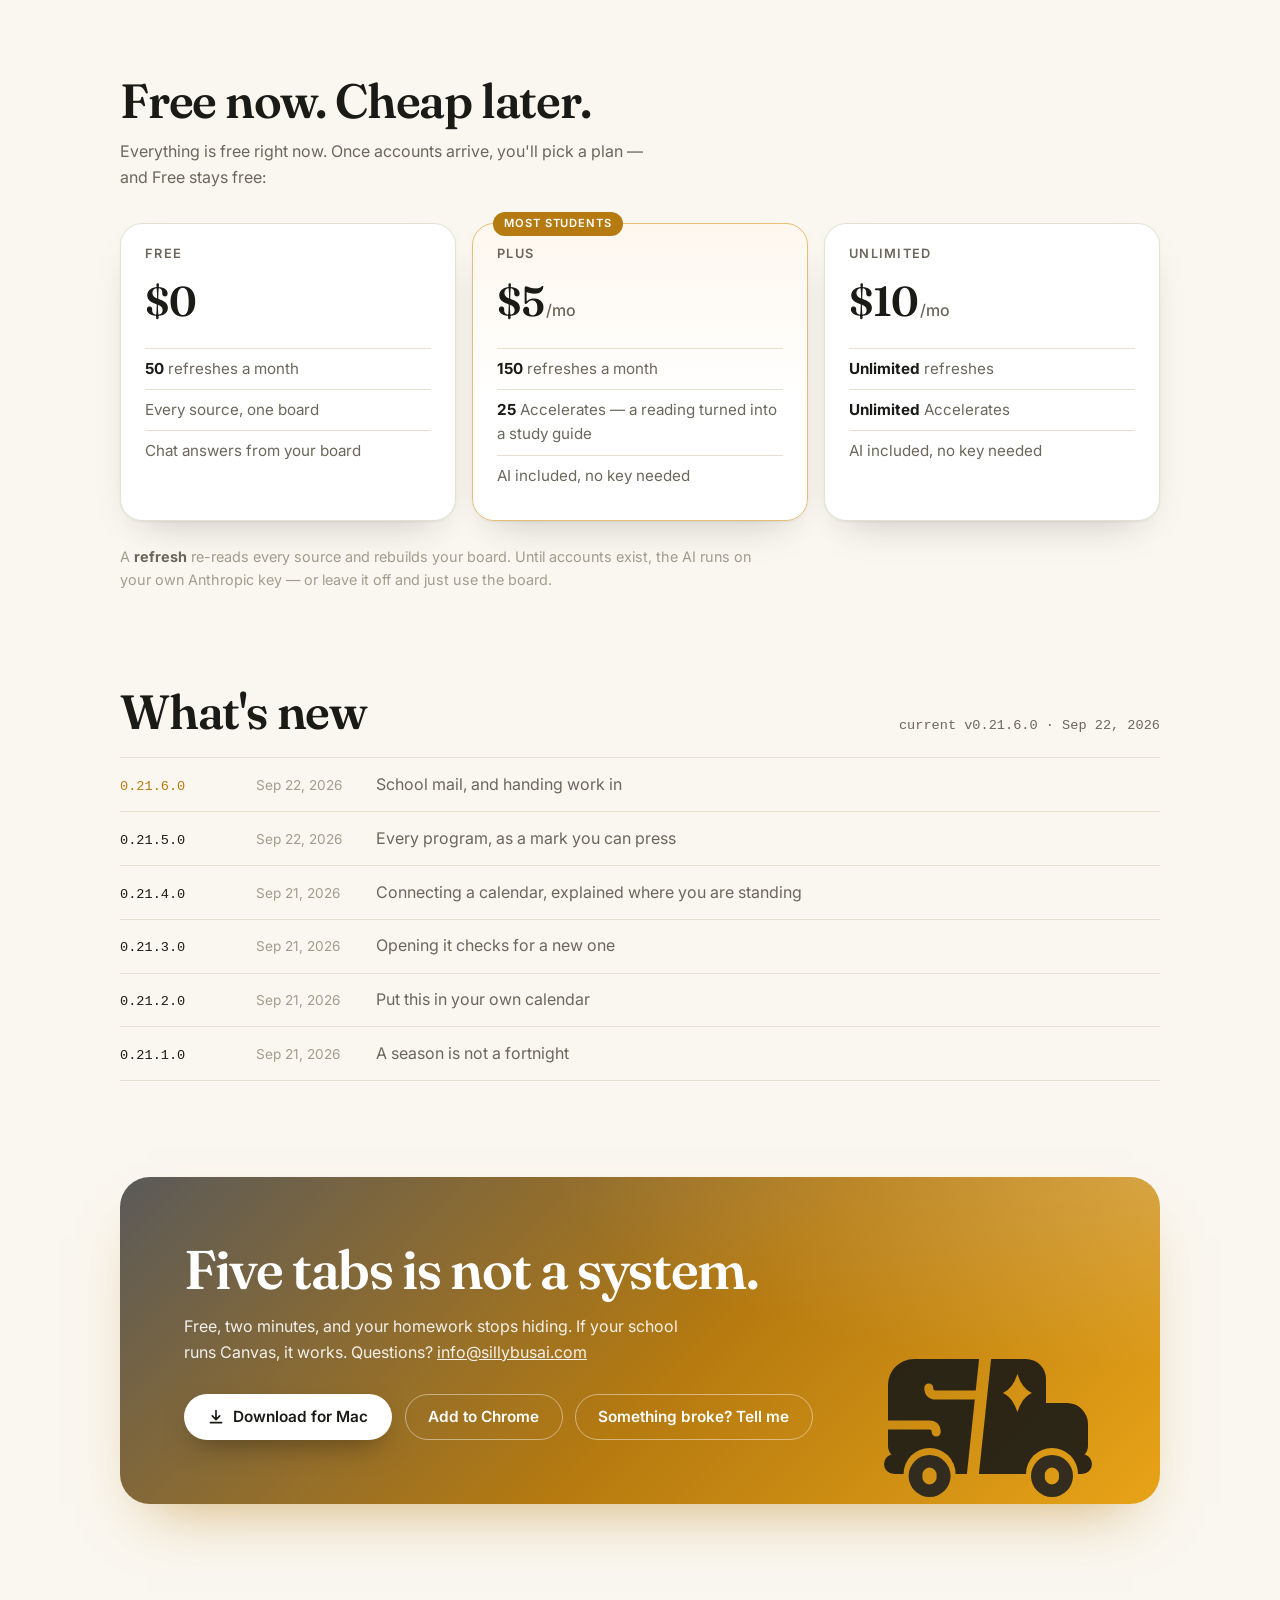
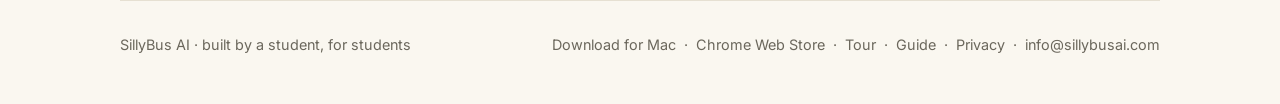
==== commit b2467e42: "A Download page, and the homepage says what SillyBus does - download.html: a big "Download for Mac" " ====
--- a/index.html
+++ b/index.html
@@ -4,7 +4,7 @@
 <meta charset="utf-8">
 <meta name="viewport" content="width=device-width, initial-scale=1">
 <title>SillyBus AI — every class, one board</title>
-<meta name="description" content="SillyBus AI reads Canvas, teacher docs, AP Classroom and more into one prioritized board, inside your Chrome. Nothing is uploaded.">
+<meta name="description" content="SillyBus AI puts Canvas, the homework teachers type into Google Docs, your grades and your games on one board. A Mac app and a Chrome extension.">
 <meta property="og:title" content="SillyBus AI — every class, one board">
 <meta property="og:description" content="Every assignment from every source, in one place, on your own computer.">
 <meta property="og:image" content="https://sillybusai.com/assets/img/og-1200x630.png">
@@ -63,8 +63,8 @@
       <a class="hide-sm" href="tour.html">Tour</a>
       <a class="hide-sm" href="guide.html">Guide</a>
       <a class="hide-sm" href="#make-it-yours">Customise</a>
-      <a class="hide-xs" href="privacy.html">Privacy</a>
-      <a class="hide-xs" href="account.html">Account</a>
+      <a class="hide-xs" href="download.html">Download</a>
+      <a class="hide-sm" href="privacy.html">Privacy</a>
       <a class="version" id="version" href="#changes" title="What's new"><span class="vdot"></span><span class="vtext">Changelog</span></a>
       <a class="btn btn-ghost" href="https://chromewebstore.google.com/detail/silly-bus-ai/nkglcihnfamdlmkiihoncmikndpmidpa">Add to Chrome</a>
     </div>
@@ -76,12 +76,13 @@
     </div>
     <div class="road" aria-hidden="true"></div>
     <h1 class="rise">Every class.<br>One <span class="accent">board.</span></h1>
-    <p class="lede rise">Canvas, teacher docs, AP Classroom and more — read into one place, inside the Chrome you already have open.</p>
+    <p class="lede rise">Canvas, the homework teachers type into Google Docs, your grades and your games — all in one place. On your Mac, or in Chrome.</p>
     <div class="cta-row rise">
-      <a class="btn btn-primary" data-burst href="https://chromewebstore.google.com/detail/silly-bus-ai/nkglcihnfamdlmkiihoncmikndpmidpa"><svg class="chrome" viewBox="0 0 24 24" width="18" height="18" aria-hidden="true"><circle cx="12" cy="12" r="10" fill="none" stroke="currentColor" stroke-width="2"/><circle cx="12" cy="12" r="3.6" fill="none" stroke="currentColor" stroke-width="2"/><path d="M12 8.4h8.6M8.9 13.8 4.6 6.4M15.1 13.8l-4.3 7.5" fill="none" stroke="currentColor" stroke-width="2" stroke-linecap="round"/></svg>Add to Chrome <span class="arrow">→</span></a>
-      <a class="btn btn-ghost" href="#stage">See it work <span class="arrow">↓</span></a>
-    </div>
-    <p class="free-now rise"><span class="tag">Free right now</span> Bring your own Anthropic key for the AI, or skip it — the board works without one.</p>
+      <a class="btn btn-primary" data-burst href="https://jomonkey22.github.io/schooldash-install/SillyBusAI-Installer.dmg"><svg class="dl" viewBox="0 0 24 24" width="18" height="18" aria-hidden="true"><path d="M12 3.5v11.5M7 10.5l5 5 5-5M4.5 19.5h15" fill="none" stroke="currentColor" stroke-width="2.2" stroke-linecap="round" stroke-linejoin="round"/></svg>Download for Mac <span class="arrow">→</span></a>
+      <a class="btn btn-ghost" href="https://chromewebstore.google.com/detail/silly-bus-ai/nkglcihnfamdlmkiihoncmikndpmidpa"><svg class="chrome" viewBox="0 0 24 24" width="18" height="18" aria-hidden="true"><circle cx="12" cy="12" r="10" fill="none" stroke="currentColor" stroke-width="2"/><circle cx="12" cy="12" r="3.6" fill="none" stroke="currentColor" stroke-width="2"/><path d="M12 8.4h8.6M8.9 13.8 4.6 6.4M15.1 13.8l-4.3 7.5" fill="none" stroke="currentColor" stroke-width="2" stroke-linecap="round"/></svg>Add to Chrome</a>
+      <a class="btn btn-ghost" href="#what">See what it does <span class="arrow">↓</span></a>
+    </div>
+    <p class="free-now rise"><span class="tag">Free right now</span> The board is always free. The AI is free for everyone until November 1.</p>
   </section>
 
   <section class="stage-wrap" id="stage">
@@ -99,6 +100,80 @@
       <button class="replay" type="button" aria-label="Replay">↻</button>
     </div>
     <p class="stage-caption reveal">Five places your homework hides. <b>One place it shows up.</b></p>
+  </section>
+
+  <section class="what" id="what">
+    <div class="sec-head reveal">
+      <h2>What it does.</h2>
+      <p>Your homework hides in five places. SillyBus finds it and puts it on one board, sorted by what's due first.</p>
+    </div>
+    <div class="what-grid reveal-stagger">
+      <article class="what-card">
+        <div class="wi"><svg viewBox="0 0 24 24"><rect x="3" y="4" width="18" height="16" rx="2.5"/><path d="M9 4v16M15 4v16"/></svg></div>
+        <h3>One board</h3>
+        <p>Your Canvas assignments, plus the homework teachers type into the Google Docs on their class pages. Due tonight comes first.</p>
+      </article>
+      <article class="what-card">
+        <div class="wi"><svg viewBox="0 0 24 24"><circle cx="12" cy="12" r="8"/><path d="M12 4a8 8 0 0 1 8 8"/></svg></div>
+        <h3>Your grades</h3>
+        <p>Real grades from Veracross, class by class, with each category broken down.</p>
+      </article>
+      <article class="what-card">
+        <div class="wi"><svg viewBox="0 0 24 24"><rect x="3.5" y="5" width="17" height="15" rx="2.5"/><path d="M3.5 10h17M8 3v4M16 3v4"/></svg></div>
+        <h3>A calendar</h3>
+        <p>Your classes, your homework, and your TeamSnap games and practices, all on one calendar. Google Calendar can join in too.</p>
+      </article>
+      <article class="what-card">
+        <div class="wi"><svg viewBox="0 0 24 24"><path d="M4 5h16v11H9l-5 4z"/></svg></div>
+        <h3>Just ask</h3>
+        <p>Type “what's due tomorrow?” and get a straight answer. It explains things like a tutor, but it won't do the work for you.</p>
+      </article>
+      <article class="what-card">
+        <div class="wi"><svg viewBox="0 0 24 24"><rect x="5" y="10.5" width="14" height="9.5" rx="2"/><path d="M8 10.5V8a4 4 0 0 1 8 0v2.5"/></svg></div>
+        <h3>SillyBus Lock</h3>
+        <p>Like Screen Time, but for homework. Games and social apps wait until today's work is ticked done.</p>
+        <span class="where">On your Mac</span>
+      </article>
+      <article class="what-card">
+        <div class="wi"><svg viewBox="0 0 24 24"><circle cx="12" cy="12" r="9"/><circle cx="12" cy="12" r="3.4"/><path d="M12 8.6h8M9 13.7 5 6.8M15 13.7l-4 7"/></svg></div>
+        <h3>A Chrome extension</h3>
+        <p>The same board inside Chrome. Its button can link a page to SillyBus, like your TeamSnap schedule or a teacher's doc.</p>
+        <span class="where">Chrome Web Store</span>
+      </article>
+    </div>
+  </section>
+
+  <section class="get" id="get-it">
+    <div class="sec-head reveal">
+      <h2>Get SillyBus AI.</h2>
+      <p>Pick one. Both are free.</p>
+    </div>
+    <div class="get-grid reveal-stagger">
+      <article class="get-card mac">
+        <span class="kind">Mac app</span>
+        <h3>Download for Mac</h3>
+        <p>Installs like any other app. No Terminal needed.</p>
+        <ol class="mini-steps">
+          <li><span><b>Download</b> the file.</span></li>
+          <li><span><b>Open it</b> and drag Silly Bus AI to Applications.</span></li>
+          <li><span>The first time, your Mac asks. Click <b>Open Anyway</b> in System Settings → Privacy &amp; Security. Only once.</span></li>
+          <li><span>SillyBus <b>sets itself up</b> in a couple of minutes and opens.</span></li>
+        </ol>
+        <div class="cta-row">
+          <a class="btn btn-primary btn-big" data-burst href="https://jomonkey22.github.io/schooldash-install/SillyBusAI-Installer.dmg"><svg class="dl" viewBox="0 0 24 24" width="22" height="22" aria-hidden="true"><path d="M12 3.5v11.5M7 10.5l5 5 5-5M4.5 19.5h15" fill="none" stroke="currentColor" stroke-width="2.2" stroke-linecap="round" stroke-linejoin="round"/></svg>Download for Mac</a>
+          <a class="btn btn-ghost" href="download.html">Step by step <span class="arrow">→</span></a>
+        </div>
+      </article>
+      <article class="get-card">
+        <span class="kind">Chrome extension</span>
+        <h3>Add to Chrome</h3>
+        <p>The same board, right inside the Chrome you already use. One click from the Chrome Web Store.</p>
+        <div class="cta-row">
+          <a class="btn btn-ghost" href="https://chromewebstore.google.com/detail/silly-bus-ai/nkglcihnfamdlmkiihoncmikndpmidpa">Add to Chrome <span class="arrow">→</span></a>
+        </div>
+      </article>
+    </div>
+    <p class="ask-us reveal">Questions? Email <a href="mailto:info@sillybusai.com">info@sillybusai.com</a></p>
   </section>
 
   <section class="reasons">
@@ -337,7 +412,7 @@
       <div class="route-progress" id="route-progress"></div>
       <div class="route-bus" id="route-bus"><svg viewBox="-11 1 130 95"><use href="#bus-full"/></svg></div>
       <ol class="steps">
-        <li><div class="pin"></div><b>Add to Chrome</b><span>One click from the <a href="https://chromewebstore.google.com/detail/silly-bus-ai/nkglcihnfamdlmkiihoncmikndpmidpa">Chrome Web Store</a>. No account, no setup wizard.</span></li>
+        <li><div class="pin"></div><b>Get it</b><span><a href="download.html">Download the Mac app</a>, or add it from the <a href="https://chromewebstore.google.com/detail/silly-bus-ai/nkglcihnfamdlmkiihoncmikndpmidpa">Chrome Web Store</a>.</span></li>
         <li><div class="pin"></div><b>Stay signed in</b><span>Canvas, Veracross, AP Classroom — it reads with the logins you already have. It never asks for your password.</span></li>
         <li><div class="pin"></div><b>Hit refresh</b><span>Every class, ranked by what's due. Ask the AI what to do first if you want.</span></li>
       </ol>
@@ -390,9 +465,10 @@
   <section class="pilot reveal" id="get">
     <div class="pilot-card" id="pilot-card">
       <h2>Five tabs is not a system.</h2>
-      <p>Free, two minutes, and your homework stops hiding. If your school runs Canvas, it works.</p>
+      <p>Free, two minutes, and your homework stops hiding. If your school runs Canvas, it works. Questions? <a href="mailto:info@sillybusai.com">info@sillybusai.com</a></p>
       <div class="cta-row">
-        <a class="btn btn-primary" data-burst href="https://chromewebstore.google.com/detail/silly-bus-ai/nkglcihnfamdlmkiihoncmikndpmidpa">Add to Chrome <span class="arrow">→</span></a>
+        <a class="btn btn-primary" data-burst href="https://jomonkey22.github.io/schooldash-install/SillyBusAI-Installer.dmg"><svg class="dl" viewBox="0 0 24 24" width="18" height="18" aria-hidden="true"><path d="M12 3.5v11.5M7 10.5l5 5 5-5M4.5 19.5h15" fill="none" stroke="currentColor" stroke-width="2.2" stroke-linecap="round" stroke-linejoin="round"/></svg>Download for Mac</a>
+        <a class="btn btn-ghost on-dark" href="https://chromewebstore.google.com/detail/silly-bus-ai/nkglcihnfamdlmkiihoncmikndpmidpa">Add to Chrome</a>
         <a class="btn btn-ghost on-dark" href="https://github.com/ElMagoCT/sillybusai-site/issues/new?title=Something%20broke&labels=bug&body=School%3A%0AWhat%20happened%3A%0A">Something broke? Tell me</a>
       </div>
       <div class="bus" aria-hidden="true"><svg viewBox="-11 1 130 95"><use href="#bus-body"/></svg></div>
@@ -401,7 +477,7 @@
 
   <footer>
     <span>SillyBus AI · built by a student, for students</span>
-    <span><a href="https://chromewebstore.google.com/detail/silly-bus-ai/nkglcihnfamdlmkiihoncmikndpmidpa">Chrome Web Store</a> &nbsp;·&nbsp; <a href="tour.html">Tour</a> &nbsp;·&nbsp; <a href="guide.html">Guide</a> &nbsp;·&nbsp; <a href="privacy.html">Privacy</a> &nbsp;·&nbsp; <a href="https://github.com/ElMagoCT/sillybusai-site/issues">Support</a></span>
+    <span><a href="download.html">Download for Mac</a> &nbsp;·&nbsp; <a href="https://chromewebstore.google.com/detail/silly-bus-ai/nkglcihnfamdlmkiihoncmikndpmidpa">Chrome Web Store</a> &nbsp;·&nbsp; <a href="tour.html">Tour</a> &nbsp;·&nbsp; <a href="guide.html">Guide</a> &nbsp;·&nbsp; <a href="privacy.html">Privacy</a> &nbsp;·&nbsp; <a href="mailto:info@sillybusai.com">info@sillybusai.com</a></span>
   </footer>
 </div>
 
--- a/style.css
+++ b/style.css
@@ -582,3 +582,93 @@
 .doc th, .doc td { text-align: left; padding: .55rem .6rem; border-bottom: 1px solid var(--rule); vertical-align: top; }
 .doc th { color: var(--muted); font-weight: 600; }
 .doc code { font-family: ui-monospace, SFMono-Regular, Menlo, monospace; font-size: .88em; background: var(--accent-soft); padding: .12em .35em; border-radius: 4px; }
+
+/* ---------- download: the Mac app and the extension ----------
+   Shared by the homepage (#what, #get) and download.html. Nothing here
+   depends on app.js, so download.html loads without it. */
+.btn .dl { flex: none; }
+.btn-big { padding: 1.05rem 1.8rem; font-size: 1.08rem; gap: .65rem; }
+.btn-big .dl { width: 22px; height: 22px; }
+.dl-note { color: var(--faint); font-size: .86rem; margin: .75rem 0 0; }
+.dl-note a { color: var(--muted); }
+
+.what { padding: 1rem 0 5rem; }
+.what-grid { display: grid; grid-template-columns: repeat(auto-fit, minmax(15.5rem, 1fr)); gap: 1rem; }
+.what-card {
+  background: var(--panel); border: 1px solid var(--rule); border-radius: 20px; padding: 1.25rem 1.3rem;
+  box-shadow: var(--shadow); transition: transform .35s var(--ease), border-color .3s;
+}
+.what-card:hover { transform: translateY(-3px); border-color: color-mix(in oklab, var(--gold) 45%, var(--rule)); }
+.what-card .wi { width: 38px; height: 38px; border-radius: 11px; display: grid; place-items: center; background: var(--accent-soft); color: var(--gold-deep); }
+@media (prefers-color-scheme: dark) { .what-card .wi { color: var(--accent); } }
+.what-card .wi svg { width: 20px; height: 20px; fill: none; stroke: currentColor; stroke-width: 1.8; stroke-linecap: round; stroke-linejoin: round; }
+.what-card h3 { font-size: 1.3rem; margin: .9rem 0 .3rem; }
+.what-card p { margin: 0; color: var(--muted); font-size: .94rem; }
+.what-card .where { display: inline-block; margin-top: .7rem; font: 600 .68rem/1 var(--body); letter-spacing: .08em; text-transform: uppercase; color: var(--faint); }
+
+.get { padding: 1rem 0 5rem; }
+.get-grid { display: grid; grid-template-columns: 1.35fr 1fr; gap: 1rem; align-items: stretch; }
+.get-card {
+  background: var(--panel); border: 1px solid var(--rule); border-radius: 22px; padding: 1.6rem;
+  box-shadow: var(--shadow); display: flex; flex-direction: column; gap: .2rem;
+}
+.get-card.mac { border-color: color-mix(in oklab, var(--gold) 60%, var(--rule)); background: linear-gradient(180deg, color-mix(in oklab, var(--gold) 9%, var(--panel)), var(--panel) 65%); }
+.get-card .kind { font: 600 .74rem/1 var(--body); letter-spacing: .1em; text-transform: uppercase; color: var(--muted); }
+.get-card h3 { font-size: 1.7rem; margin: .5rem 0 .4rem; }
+.get-card > p { color: var(--muted); margin: 0 0 1.1rem; }
+.get-card .cta-row { margin-top: auto; justify-content: flex-start; }
+.mini-steps { list-style: none; counter-reset: ms; margin: 0 0 1.3rem; padding: 0; display: grid; gap: .55rem; }
+.mini-steps li { counter-increment: ms; display: grid; grid-template-columns: 1.7rem 1fr; gap: .5rem; align-items: baseline; font-size: .95rem; color: var(--muted); }
+.mini-steps li::before { content: counter(ms); width: 1.5rem; height: 1.5rem; border-radius: 99px; display: grid; place-items: center; font: 600 .76rem/1 var(--body); color: var(--ink); background: var(--bg); border: 1px solid var(--rule); }
+.mini-steps b { color: var(--ink); font-weight: 600; }
+.ask-us { text-align: center; color: var(--muted); margin: 2rem 0 0; font-size: 1rem; }
+.ask-us a { color: var(--accent); font-weight: 600; text-decoration: none; border-bottom: 1px solid color-mix(in oklab, var(--accent) 40%, transparent); }
+.ask-us a:hover { border-bottom-color: var(--accent); }
+@media (max-width: 760px) { .get-grid { grid-template-columns: 1fr; } }
+
+/* download.html */
+.dl-hero { padding: 2.5rem 0 1rem; }
+.dl-hero .cta-row { justify-content: flex-start; margin-top: 1.8rem; }
+.dl-steps { list-style: none; counter-reset: ds; margin: 3rem 0 0; padding: 0; display: grid; gap: 1rem; }
+.dl-step {
+  counter-increment: ds; display: grid; grid-template-columns: 1fr minmax(14rem, 19rem); gap: 1.5rem; align-items: center;
+  background: var(--panel); border: 1px solid var(--rule); border-radius: 22px; padding: 1.5rem; box-shadow: var(--shadow);
+}
+.dl-step h2 { font-size: 1.55rem; }
+.dl-step h2::before { content: counter(ds, decimal-leading-zero); display: block; font: 600 .72rem/1 var(--body); letter-spacing: .1em; color: var(--faint); margin-bottom: .55rem; }
+.dl-step p { color: var(--muted); margin: .6rem 0 0; }
+.dl-step p b { color: var(--ink); }
+.dl-step .path { font-weight: 600; color: var(--ink); white-space: nowrap; }
+.why {
+  margin: 1rem 0 0; padding: .9rem 1rem; border-radius: 14px; background: var(--accent-soft);
+  font-size: .93rem; color: var(--muted);
+}
+.why b { color: var(--ink); display: block; margin-bottom: .15rem; }
+.mock { border: 1px solid var(--rule); border-radius: 14px; background: var(--bg); padding: 1rem; font-size: .82rem; color: var(--muted); }
+.mock-drag { display: flex; align-items: center; justify-content: space-around; gap: .5rem; min-height: 8.5rem; }
+.mock-drag figure { margin: 0; display: grid; justify-items: center; gap: .4rem; text-align: center; }
+.mock-drag img, .mock-drag svg.folder { width: 64px; height: 64px; }
+.mock-drag img { border-radius: 14px; box-shadow: var(--shadow); }
+.mock-drag .arrow-go { width: 46px; height: 20px; fill: none; stroke: var(--gold); stroke-width: 2.5; stroke-linecap: round; stroke-linejoin: round; }
+.mock-file { display: grid; justify-items: center; gap: .5rem; min-height: 8.5rem; align-content: center; }
+.mock-file .file { width: 52px; height: 62px; border-radius: 6px 16px 6px 6px; background: var(--panel); border: 1px solid var(--rule); display: grid; place-items: end center; padding-bottom: .4rem; font: 700 .62rem/1 var(--body); letter-spacing: .06em; color: var(--faint); box-shadow: var(--shadow); }
+.mock-set .row { display: flex; align-items: center; justify-content: space-between; gap: .7rem; padding-top: .7rem; border-top: 1px solid var(--rule); }
+.mock-set .crumb { font: 600 .68rem/1 var(--body); letter-spacing: .08em; text-transform: uppercase; color: var(--faint); margin-bottom: .7rem; }
+.mock-set .row span { color: var(--ink); line-height: 1.35; }
+.mock-set .fake-btn {
+  flex: none; font: 600 .78rem/1 var(--body); padding: .5rem .75rem; border-radius: 8px; background: var(--panel);
+  border: 1px solid var(--rule); color: var(--ink); position: relative;
+  box-shadow: 0 0 0 3px color-mix(in oklab, var(--gold) 45%, transparent);
+}
+.mock-ready { display: grid; justify-items: center; gap: .6rem; min-height: 8.5rem; align-content: center; }
+.mock-ready .bar { width: 80%; height: 6px; border-radius: 99px; background: var(--rule); overflow: hidden; }
+.mock-ready .bar i { display: block; height: 100%; width: 70%; border-radius: inherit; background: var(--gold); animation: fill-up 2.4s var(--ease) infinite; }
+@keyframes fill-up { from { width: 8%; } to { width: 100%; } }
+.dl-chrome { margin: 1rem 0 0; display: flex; align-items: center; justify-content: space-between; gap: 1rem 1.5rem; flex-wrap: wrap;
+  border: 1px dashed var(--rule); border-radius: 22px; padding: 1.4rem 1.5rem; }
+.dl-chrome h2 { font-size: 1.4rem; }
+.dl-chrome p { color: var(--muted); margin: .35rem 0 0; max-width: 34rem; }
+@media (max-width: 760px) {
+  .dl-step { grid-template-columns: 1fr; gap: 1.1rem; padding: 1.25rem; }
+  .btn-big { width: 100%; justify-content: center; }
+}
